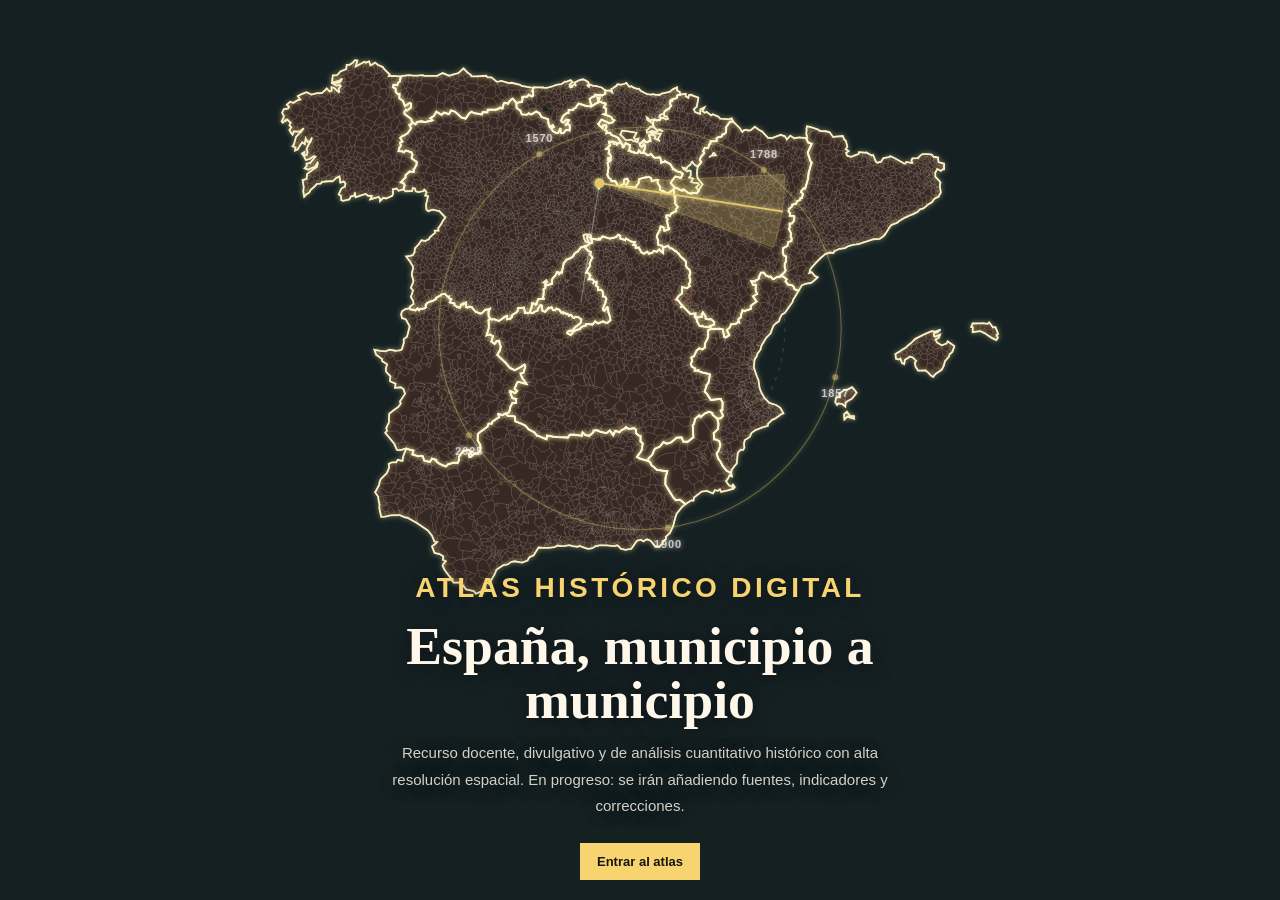
==== index.html @ 92119282 "Spain-municipal viewer — initial clean import (beta)" ====
<!DOCTYPE html>
<html lang="es">
<head>
<meta name="robots" content="noindex,nofollow,noarchive">
<meta charset="UTF-8">
<meta name="viewport" content="width=device-width, initial-scale=1.0">
<title>Atlas Histórico Municipal de España</title>
<link rel="icon" href="data:,">
<link rel="stylesheet" href="css/styles.css">
<script src="vendor/d3.v7.min.js"></script>
<script src="vendor/topojson-client.min.js"></script>
</head>
<body>

<section class="intro-view" id="intro-view" aria-label="Entrada del atlas">
    <div class="intro-map-stage">
        <svg class="intro-map" id="intro-map" aria-hidden="true"></svg>
    </div>

    <div class="intro-copy">
        <div class="intro-kicker">Atlas hist&oacute;rico digital</div>
        <h1>Espa&ntilde;a, municipio a municipio</h1>
        <p>Recurso docente, divulgativo y de an&aacute;lisis cuantitativo hist&oacute;rico con alta resoluci&oacute;n espacial. En progreso: se ir&aacute;n a&ntilde;adiendo fuentes, indicadores y correcciones.</p>
        <div class="intro-actions">
            <button class="intro-enter" id="intro-enter" type="button">Entrar al atlas</button>
        </div>
    </div>
</section>

<!-- Top bar with category tabs -->
<header class="topbar">
    <div class="topbar-left">
        <div class="brand">
            <span class="brand-mark">ATLAS</span>
            <span class="brand-divider"></span>
            <span class="brand-title">Histórico Municipal de España</span>
        </div>
    </div>

    <div class="topbar-center">
        <div class="cat-tabs" id="cat-tabs"></div>
    </div>

    <nav class="topbar-nav" aria-label="Vistas del atlas">
        <button class="nav-btn active" data-tab="map">Mapa</button>
        <button class="nav-btn" data-tab="trends">Tendencias</button>
        <button class="nav-btn" data-tab="ranking">Ranking</button>
        <button class="nav-btn" data-tab="table">Tabla</button>
    </nav>
    <button class="info-btn" data-tab="about" type="button" aria-label="Informacion" title="Informacion">i</button>
</header>

<!-- Main layout: sidebar + map -->
<div class="layout">

    <!-- Sidebar -->
    <aside class="sidebar">

        <!-- Indicator list (dynamic per category) -->
        <div class="sidebar-section indicator-section">
            <div class="indicator-name" id="indicator-name">Población total</div>
            <div class="indicator-desc" id="indicator-desc">Habitantes por municipio según censo decenal.</div>
            <div class="kicker">Indicador</div>
            <div class="indicator-list" id="indicator-list"></div>
        </div>

        <div class="sidebar-section search-section">
            <div class="kicker">Buscar municipio</div>
            <div class="muni-search-box">
                <input id="muni-search" type="search" placeholder="Nombre del municipio" autocomplete="off">
                <button id="muni-search-clear" type="button" aria-label="Limpiar busqueda">&times;</button>
            </div>
            <div class="muni-search-results" id="muni-search-results"></div>
        </div>

        <!-- Legend -->
        <div class="sidebar-section legend-section" id="legend-section">
            <div class="kicker">Leyenda <span class="kicker-soft" id="legend-year">2011</span></div>
            <div class="legend" id="legend"></div>
        </div>

        <!-- Selection panel -->
        <div class="sidebar-section selection-panel">
            <div class="kicker">
                <span>Seleccionados</span>
                <span class="kicker-soft" id="selection-count">0</span>
            </div>
            <div class="selection-help" id="selection-help">
                Click en el mapa para seleccionar.<br>Shift+click para añadir.
            </div>
            <div class="selection-list" id="selection-list"></div>
            <svg class="sel-chart" id="sel-chart"></svg>
            <button class="clear-btn" id="clear-btn" style="display:none">Limpiar selección</button>
        </div>

        <div class="sidebar-section sidebar-footer">
            <div class="source" id="source-footer">
                Fuente: Goerlich &amp; Mas (Ivie–Valencia).<br>
                Series homogéneas 1900–2011.
            </div>
        </div>
    </aside>

    <div class="sidebar-resizer" id="sidebar-resizer" aria-hidden="true"></div>

    <!-- Map -->
    <main class="map-area">
        <svg class="map" id="map"></svg>

        <!-- Loading overlay with progress -->
        <div class="loading" id="loading">
            <div class="loading-title">Atlas Histórico Municipal</div>
            <div class="loading-status" id="loading-status">Cargando datos…</div>
            <div class="loading-bar"><div class="loading-bar-fill" id="loading-bar-fill"></div></div>
        </div>

        <div class="tooltip" id="tooltip"></div>
        <div class="map-source-trigger" id="map-source-trigger" tabindex="0">
            <span>Fuente</span>
            <div class="map-source-panel" id="map-source-panel"></div>
        </div>

        <!-- Map level toggles (bottom-right) -->
        <div class="map-controls">
            <button class="map-btn active" id="btn-mun">Municipios</button>
            <button class="map-btn" id="btn-prov">Provincias</button>
            <button class="map-btn" id="btn-ccaa">CCAA</button>
        </div>
    </main>
</div>

<section class="data-view" id="data-view" aria-label="Vistas analiticas">
    <div class="data-shell">
        <div class="data-head">
            <div class="data-head-main">
                <div class="data-title-row">
                    <div class="kicker data-inline-kicker" id="data-view-kicker">Vista</div>
                    <h1 id="data-view-title">Tendencias</h1>
                    <p id="data-view-desc">Selecciona uno o varios municipios para comparar su evoluci&oacute;n hist&oacute;rica.</p>
                </div>
            </div>
            <div class="data-selection-summary" id="data-selection-summary">Sin municipios seleccionados</div>
        </div>

        <div class="data-panel active" id="panel-trends">
            <div class="trend-workspace" id="trend-workspace">
                <div class="trend-main">
                    <svg class="trend-chart" id="trend-chart"></svg>
                    <div class="data-empty" id="trend-empty">Busca o selecciona municipios en el mapa para ver su evoluci&oacute;n hist&oacute;rica.</div>
                </div>
                <aside class="trend-sidebar" id="trend-sidebar">
                    <button class="trend-sidebar-toggle" id="trend-sidebar-toggle" type="button" aria-label="Ocultar controles" title="Ocultar controles">
                        <span class="toggle-open">Controles</span>
                        <span class="toggle-closed">Opciones</span>
                    </button>
                    <div class="trend-controls" id="trend-controls">
                        <div class="trend-control-block trend-search-block">
                            <div class="kicker">Municipios</div>
                            <div class="muni-search-box compact">
                                <input id="trend-muni-search" type="search" placeholder="Buscar y anadir municipio" autocomplete="off">
                                <button id="trend-muni-search-clear" type="button" aria-label="Limpiar busqueda">&times;</button>
                            </div>
                            <div class="muni-search-results trend-search-results" id="trend-muni-results"></div>
                        </div>
                        <div class="trend-control-block trend-indicators-block">
                            <div class="kicker">Indicadores</div>
                            <div class="trend-chip-row" id="trend-indicator-chips"></div>
                        </div>
                        <div class="trend-control-block" id="trend-climate-controls"></div>
                        <div class="trend-control-block" id="trend-land-metric"></div>
                        <div class="trend-control-block" id="trend-layout-controls"></div>
                        <div class="trend-selected-strip" id="trend-selected-munis"></div>
                    </div>
                </aside>
            </div>
        </div>

        <div class="data-panel" id="panel-ranking">
            <div class="data-table-wrap" id="ranking-table"></div>
        </div>

        <div class="data-panel" id="panel-table">
            <div class="data-table-wrap" id="series-table"></div>
        </div>
    </div>
</section>

<!-- Time bar at bottom -->
<footer class="timebar">
    <div class="timebar-inner">
        <button class="play-btn" id="play-btn" aria-label="Reproducir">
            <svg viewBox="0 0 24 24" width="18" height="18"><path d="M8 5v14l11-7z" fill="currentColor"/></svg>
        </button>
        <div class="timebar-year-label" id="timebar-year">2011</div>
        <div class="timeline" id="timeline">
            <div class="timeline-track"></div>
            <div class="timeline-fill" id="timeline-fill"></div>
            <div class="timeline-handle" id="timeline-handle"></div>
            <div class="timeline-ticks" id="timeline-ticks"></div>
        </div>
        <div class="timebar-spacer"></div>
    </div>
</footer>

<section class="about-view" id="about-view" aria-label="Informacion del atlas">
    <div class="about-shell">
        <div class="about-intro">
            <div>
                <div class="kicker">Sobre el visor</div>
                <h1>Atlas Hist&oacute;rico Municipal de Espa&ntilde;a</h1>
                <p>Recurso docente y divulgativo, en construcci&oacute;n, para explorar cambios demogr&aacute;ficos, ambientales, territoriales y de infraestructura hist&oacute;rica con alta resoluci&oacute;n espacial. Tambi&eacute;n sirve como laboratorio de an&aacute;lisis cuantitativo hist&oacute;rico y revisi&oacute;n visual de fuentes municipales.</p>
            </div>
            <button class="about-back" type="button" data-tab="map">Volver al mapa</button>
        </div>

        <div class="about-note">
            <strong>Recurso docente y divulgativo desarrollado por Juan Infante-Amate</strong>, Departamento de Historia Econ&oacute;mica, Universidad de Granada. El objetivo original es docente: facilitar la lectura territorial de largo plazo sin sustituir la consulta cr&iacute;tica de las fuentes originales. Si detectas errores, lagunas o quieres proponer nuevos datos municipales, contacta con el autor para incorporarlos a futuras versiones.
        </div>

        <div class="method-panel">
            <div class="method-heading">Fuentes principales</div>
            <div class="method-row">
                <strong>Poblaci&oacute;n y l&iacute;mites</strong>
                <span><strong>Goerlich &amp; Mas / BBVA-Ivie</strong> para series homog&eacute;neas 1900-2011, completadas con <strong>Padr&oacute;n Continuo del INE</strong> hasta 2025. Las capas provincial y auton&oacute;mica se reconstruyen desde la malla municipal actual para evitar huecos por segregaciones recientes.</span>
            </div>
            <div class="method-row">
                <strong>Clima, hidrolog&iacute;a y geograf&iacute;a</strong>
                <span>Variables de <strong>HistoReCo</strong> y elaboraciones municipales asociadas: precipitaci&oacute;n, temperatura, SPEI, hidrolog&iacute;a, altitud, rugosidad, distancias y otros indicadores territoriales.</span>
            </div>
            <div class="method-row">
                <strong>Uso del suelo</strong>
                <span>Capas hist&oacute;ricas <strong>HYDE + LUH2</strong> agregadas a municipio: cultivos, pastos, urbano, bosque y otros usos. Las superficies se suman al pasar a provincias y CCAA.</span>
            </div>
            <div class="method-row">
                <strong>Infraestructuras</strong>
                <span>Transporte separa los <strong>trazados</strong> visibles de calzadas romanas y ferrocarriles de los <strong>indicadores de distancia</strong> a esas redes. Los trazados se leen de <strong>calzadas_romanas.geojson</strong>, <strong>ferrocarril_iberico.geojson</strong>, <strong>ferrocarril_estrecho.geojson</strong> y <strong>ferrocarril_ave.geojson</strong>.</span>
            </div>
        </div>

        <div class="method-panel">
            <div class="method-heading">Información por indicador</div>
            <div class="indicator-info-grid" id="about-indicator-grid"></div>
        </div>

        <div class="about-grid">
            <article class="about-box">
                <div class="about-box-kicker">Metodolog&iacute;a</div>
                <h2>Agregaci&oacute;n territorial</h2>
                <p>Los stocks se suman; porcentajes y distancias se agregan como medias; densidad y cambio poblacional se recalculan con poblaci&oacute;n y &aacute;rea agregadas. Provincias y CCAA se dibujan desde los municipios para que el contorno sea consistente.</p>
            </article>
            <article class="about-box">
                <div class="about-box-kicker">Cobertura</div>
                <h2>Lagunas y municipios recientes</h2>
                <p>Algunos municipios de creaci&oacute;n reciente tienen huecos en a&ntilde;os anteriores. Para indicadores continuos el visor usa el valor observado m&aacute;s cercano cuando no hay interpolaci&oacute;n posible, evitando falsos agujeros visuales; para an&aacute;lisis fino conviene revisar la fecha de creaci&oacute;n municipal.</p>
            </article>
            <article class="about-box">
                <div class="about-box-kicker">Cita sugerida</div>
                <h2>Uso de la herramienta</h2>
                <p>Infante-Amate, J. (2026). <em>Atlas Hist&oacute;rico Municipal de Espa&ntilde;a</em>. Universidad de Granada. Citar tambi&eacute;n las fuentes originales de cada indicador cuando se usen datos o gr&aacute;ficos.</p>
            </article>
            <article class="about-box">
                <div class="about-box-kicker">Pr&oacute;ximas vistas</div>
                <h2>Gr&aacute;ficas y facets</h2>
                <p>La base puede extenderse con climogramas, gr&aacute;ficas temporales, facets por territorio, rankings y paneles comparativos siguiendo el patr&oacute;n del visor de Andaluc&iacute;a.</p>
            </article>
        </div>
    </div>
</section>

<script type="module" src="js/app.js"></script>
</body>
</html>
---- css/styles.css ----
/* ───────────────────────────────────────────────────────────
   Atlas Histórico Municipal de España
   Estética inspirada en Opportunity Atlas (Harvard/Census)
   ─────────────────────────────────────────────────────────── */

:root {
    --bg: #ffffff;
    --bg-alt: #f7f8fa;
    --bg-map: #edf4f8;        /* gris-azul neutro: agua/vacio, no dato */
    --ink: #1a1a1a;
    --ink-soft: #555555;
    --ink-mute: #8a8a8a;
    --rule: #e2e4e8;
    --rule-soft: #eef0f3;
    --accent: #c0392b;
    --accent-soft: #f4d4cc;
    --shadow-sm: 0 1px 2px rgba(0,0,0,0.04);
    --shadow-md: 0 4px 16px rgba(0,0,0,0.08);

    --topbar-h: 92px;
    --topbar-main-h: 56px;
    --timebar-h: 76px;
    --sidebar-w: 320px;

    --font-sans: 'Inter', -apple-system, BlinkMacSystemFont, sans-serif;
    --font-serif: 'Source Serif Pro', Georgia, serif;
}

* { box-sizing: border-box; }
html, body {
    margin: 0; padding: 0;
    height: 100%;
    font-family: var(--font-sans);
    color: var(--ink);
    background: var(--bg);
    font-size: 14px;
    line-height: 1.5;
    -webkit-font-smoothing: antialiased;
    overflow: hidden;
}

/* Intro */
.intro-view {
    position: fixed;
    inset: 0;
    z-index: 120;
    overflow: hidden;
    background: #111513;
    color: #fff8ea;
    display: flex;
    align-items: flex-end;
    justify-content: center;
    padding: 56px 64px 34px;
    transition: opacity 0.45s ease, visibility 0.45s ease;
}
.intro-view.hidden {
    opacity: 0;
    pointer-events: none;
    visibility: hidden;
}
body:not(.intro-dismissed) .topbar,
body:not(.intro-dismissed) .layout,
body:not(.intro-dismissed) .timebar,
body:not(.intro-dismissed) .data-view,
body:not(.intro-dismissed) .about-view {
    visibility: hidden;
}
.intro-map-stage {
    position: absolute;
    inset: 0;
    background:
        linear-gradient(0deg, rgba(17,21,19,0.98) 0%, rgba(17,21,19,0.72) 26%, rgba(17,21,19,0.12) 58%, rgba(17,21,19,0.06) 100%),
        linear-gradient(90deg, rgba(17,21,19,0.86) 0%, rgba(17,21,19,0.42) 42%, rgba(17,21,19,0.12) 100%),
        #243130;
}
.intro-map {
    position: absolute;
    inset: 0;
    width: 100%;
    height: 100%;
}
.intro-map .intro-sea { fill: #152023; }
.intro-map .intro-old-fill {
    fill: rgba(220, 176, 107, 0.26);
    stroke: rgba(248, 224, 174, 0.48);
    stroke-width: 1.35;
    vector-effect: non-scaling-stroke;
}
.intro-map .intro-old-line {
    fill: none;
    stroke: rgba(242, 201, 132, 0.55);
    stroke-width: 0.85;
    stroke-dasharray: 7 5;
    vector-effect: non-scaling-stroke;
}
.intro-map .intro-modern-fill {
    fill: rgba(211, 77, 42, 0.18);
    stroke: rgba(255, 247, 224, 0.38);
    stroke-width: 0.24;
    vector-effect: non-scaling-stroke;
}
.intro-map .intro-modern-border {
    fill: none;
    stroke: #f7d46f;
    stroke-width: 1.3;
    vector-effect: non-scaling-stroke;
    filter: url(#intro-glow);
}
.intro-map .intro-coast {
    fill: none;
    stroke: rgba(255, 248, 226, 0.8);
    stroke-width: 1.8;
    vector-effect: non-scaling-stroke;
}
.intro-time-compass {
    filter: url(#intro-glow);
    opacity: 0.92;
}
.intro-compass-orbit {
    transition: transform 0.08s ease-out;
}
.intro-compass-ring {
    fill: none;
    stroke: rgba(247, 212, 111, 0.36);
    stroke-width: 1.1;
    vector-effect: non-scaling-stroke;
}
.intro-compass-ring.inner {
    stroke: rgba(255, 248, 234, 0.16);
    stroke-dasharray: 3 7;
}
.intro-compass-rotor {
    transform-box: fill-box;
    transform-origin: center;
}
.intro-compass-sweep {
    fill: rgba(247, 212, 111, 0.13);
    stroke: rgba(247, 212, 111, 0.36);
    stroke-width: 0.8;
    vector-effect: non-scaling-stroke;
}
.intro-compass-hand {
    stroke: #f7d46f;
    stroke-width: 1.8;
    stroke-linecap: round;
    vector-effect: non-scaling-stroke;
}
.intro-compass-hand.alt {
    stroke: rgba(255, 248, 234, 0.42);
    stroke-width: 0.9;
}
.intro-era-mark circle {
    fill: #f7d46f;
    opacity: 0.45;
    animation: introEraPulse 10s ease-in-out infinite;
}
.intro-era-mark text {
    fill: rgba(255, 248, 234, 0.78);
    font-size: 11px;
    font-weight: 700;
    letter-spacing: 0.08em;
    text-anchor: middle;
    dominant-baseline: central;
}
.intro-plate {
    opacity: 0;
    transform-box: fill-box;
    transform-origin: center;
}
.intro-plate-1 { animation: introMapFlash 10s ease-in-out infinite; }
.intro-plate-2 { animation: introMapFlash 10s ease-in-out infinite 1.4s; }
.intro-modern {
    transform-box: fill-box;
    transform-origin: center;
    animation: introModernReveal 10s ease-in-out infinite;
}
.intro-scan {
    opacity: 0.26;
    animation: introScan 10s linear infinite;
}
.intro-copy {
    position: relative;
    z-index: 2;
    width: min(680px, 82vw);
    text-align: center;
    text-shadow: 0 2px 22px rgba(0,0,0,0.45);
    transform: translateY(14px);
}
.intro-kicker {
    font-size: clamp(19px, 2.4vw, 28px);
    text-transform: uppercase;
    letter-spacing: 0.12em;
    color: #f7d46f;
    font-weight: 700;
    margin-bottom: 10px;
}
.intro-copy h1 {
    margin: 0 0 12px;
    font-family: var(--font-serif);
    font-size: clamp(34px, 4.2vw, 54px);
    line-height: 1.02;
    letter-spacing: 0;
}
.intro-copy p {
    max-width: 520px;
    margin: 0 auto 24px;
    color: rgba(255, 248, 234, 0.82);
    font-size: 15px;
    line-height: 1.75;
}
.intro-actions {
    display: flex;
    gap: 10px;
    flex-wrap: wrap;
    justify-content: center;
    margin-bottom: 0;
}
.intro-enter {
    appearance: none;
    border: 1px solid rgba(255, 248, 234, 0.34);
    font-family: var(--font-sans);
    font-size: 13px;
    font-weight: 700;
    padding: 10px 16px;
    cursor: pointer;
}
.intro-enter {
    background: #f7d46f;
    color: #17150d;
    border-color: #f7d46f;
}
.intro-enter:hover { background: #fff2b5; }

@keyframes introMapFlash {
    0%, 100% { opacity: 0; transform: scale(0.985) rotate(-0.2deg); }
    10%, 22% { opacity: 0.82; transform: scale(1) rotate(0deg); }
    34% { opacity: 0; transform: scale(1.012) rotate(0.15deg); }
}
@keyframes introModernReveal {
    0%, 42% { opacity: 0; transform: scale(1.018) rotate(-0.7deg); }
    54%, 88% { opacity: 1; transform: scale(1) rotate(0deg); }
    100% { opacity: 0; transform: scale(0.992) rotate(0.35deg); }
}
@keyframes introScan {
    from { transform: translateX(-8%); }
    to { transform: translateX(8%); }
}
@keyframes introCompassSpin {
    from { transform: rotate(0deg); }
    to { transform: rotate(360deg); }
}
@keyframes introEraPulse {
    0%, 100% { opacity: 0.35; r: 3; }
    10%, 24% { opacity: 1; r: 5; }
    34% { opacity: 0.35; r: 3; }
}

/* ── Topbar ── */
.topbar {
    position: fixed;
    top: 0; left: 0; right: 0;
    height: var(--topbar-h);
    display: flex;
    align-items: flex-start;
    padding: 0 60px 0 24px;
    background: var(--bg);
    border-bottom: 1px solid var(--rule);
    z-index: 50;
    gap: 18px;
}
.topbar-left { display: flex; align-items: center; flex: 0 0 auto; min-width: 236px; height: var(--topbar-main-h); }
.topbar-center { display: flex; justify-content: center; align-items: center; flex: 1 1 0; height: var(--topbar-main-h); }
.topbar-center { min-width: 0; overflow: hidden; }
.topbar-nav {
    position: absolute;
    top: var(--topbar-main-h);
    left: 0;
    right: 62px;
    height: calc(var(--topbar-h) - var(--topbar-main-h));
    display: flex;
    align-items: center;
    gap: 4px;
    justify-content: center;
    min-width: 112px;
    background: var(--bg);
    border-top: 1px solid var(--rule-soft);
}
.info-btn {
    position: absolute;
    top: 12px;
    right: 20px;
    width: 32px;
    height: 32px;
    border-radius: 999px;
    border: 1px solid var(--rule);
    background: var(--bg);
    color: var(--ink-soft);
    font-family: Georgia, serif;
    font-size: 18px;
    font-style: italic;
    font-weight: 700;
    line-height: 1;
    cursor: pointer;
}
.info-btn:hover,
.info-btn.active {
    color: var(--accent);
    border-color: var(--accent-soft);
    background: #fff7f4;
}

.brand { display: flex; align-items: center; gap: 14px; }
.brand-mark {
    font-weight: 700;
    font-size: 12px;
    letter-spacing: 0.18em;
    color: var(--accent);
}
.brand-divider {
    width: 1px; height: 18px; background: var(--rule);
}
.brand-title {
    font-family: var(--font-serif);
    font-weight: 600;
    font-size: 16px;
    color: var(--ink);
}
.cat-tabs {
    display: flex;
    gap: 6px;
    background: var(--bg-alt);
    border: 1px solid var(--rule);
    border-radius: 999px;
    padding: 3px;
    min-width: 0;
    max-width: 100%;
    overflow-x: auto;
    scrollbar-width: none;
}
.cat-tabs::-webkit-scrollbar { display: none; }
.cat-tab {
    appearance: none;
    background: transparent;
    border: none;
    padding: 6px 16px 6px 12px;
    display: flex;
    align-items: center;
    gap: 7px;
    font-family: var(--font-sans);
    font-size: 13px;
    font-weight: 500;
    color: var(--ink-soft);
    cursor: pointer;
    border-radius: 999px;
    transition: all 0.15s;
    white-space: nowrap;
}
.cat-tab:hover { color: var(--ink); }
.cat-tab.active {
    background: var(--bg);
    color: var(--ink);
    box-shadow: var(--shadow-sm);
    font-weight: 600;
}
.cat-tab.active .cat-icon {
    color: var(--accent);
}
.cat-tab .cat-icon {
    width: 16px;
    height: 16px;
    flex-shrink: 0;
}
.cat-tab.disabled {
    opacity: 0.45;
    cursor: not-allowed;
}
.cat-tab.disabled:hover { color: var(--ink-soft); }

.nav-btn {
    appearance: none;
    background: transparent;
    border: none;
    padding: 9px 14px 8px;
    font-family: var(--font-sans);
    font-size: 10px;
    font-weight: 700;
    letter-spacing: 0.14em;
    text-transform: uppercase;
    color: var(--ink-soft);
    cursor: pointer;
    border-radius: 4px;
    transition: all 0.15s;
}
.nav-btn:hover { color: var(--ink); background: var(--bg-alt); }
.nav-btn.active { color: var(--ink); border-bottom: 2px solid var(--accent); border-radius: 0; }

/* ── Layout ── */
.layout {
    position: fixed;
    top: var(--topbar-h);
    left: 0; right: 0;
    bottom: var(--timebar-h);
    display: flex;
}
body.show-about .layout,
body.show-about .timebar,
body.show-about .data-view,
body.show-data .layout {
    display: none;
}

/* ── Sidebar ── */
.sidebar {
    width: var(--sidebar-w);
    background: var(--bg);
    border-right: 1px solid var(--rule);
    overflow-y: auto;
    display: flex;
    flex-direction: column;
}
.indicator-section { order: 1; }
.search-section { order: 2; }
.selection-panel { order: 3; }
.legend-section {
    order: 4;
    margin-top: auto;
}
.sidebar-footer { order: 5; }
.sidebar-resizer {
    width: 8px;
    margin-left: -4px;
    cursor: col-resize;
    z-index: 12;
    background: transparent;
    flex: 0 0 8px;
}
.sidebar-resizer::after {
    content: "";
    display: block;
    width: 1px;
    height: 100%;
    margin: 0 auto;
    background: var(--rule);
    opacity: 0.85;
}
.sidebar-resizer:hover::after,
body.resizing-sidebar .sidebar-resizer::after {
    width: 2px;
    background: var(--accent);
}
body.resizing-sidebar {
    cursor: col-resize;
    user-select: none;
}
.sidebar-section {
    padding: 8px 16px;
    border-bottom: 1px solid var(--rule-soft);
}
.sidebar-section:last-child { border-bottom: none; }
.kicker {
    font-size: 10px;
    letter-spacing: 0.16em;
    text-transform: uppercase;
    color: var(--ink-mute);
    font-weight: 600;
    margin-bottom: 7px;
    display: flex;
    justify-content: space-between;
    align-items: center;
}
.kicker-soft {
    color: var(--ink-soft);
    font-weight: 500;
    letter-spacing: 0.06em;
}

/* (Cards anteriores eliminadas — categorías ahora viven en el top bar) */

/* ── Indicator list ── */
.indicator-list {
    display: flex;
    flex-direction: column;
    gap: 2px;
    margin-bottom: 2px;
}
.indicator-select {
    width: 100%;
    height: 30px;
    border: 0;
    border-bottom: 1px solid var(--rule);
    background: var(--bg);
    color: var(--ink);
    font-family: var(--font-sans);
    font-size: 12px;
    font-weight: 700;
    padding: 0 24px 0 0;
    outline: none;
}
.indicator-select:focus {
    border-color: var(--accent);
    box-shadow: none;
}
.land-metric-inline {
    margin-top: 10px;
}
.ind-row {
    display: flex; align-items: center; gap: 9px;
    padding: 5px 8px;
    font-size: 13px;
    color: var(--ink-soft);
    cursor: pointer;
    border-radius: 4px;
    transition: background 0.15s;
}
.ind-row:hover { background: var(--bg-alt); }
.ind-radio {
    width: 14px; height: 14px;
    border-radius: 50%;
    border: 1.5px solid var(--ink-mute);
    flex-shrink: 0;
    background: var(--bg);
    position: relative;
    transition: all 0.15s;
}
.ind-row.active .ind-radio {
    border-color: var(--accent);
}
.ind-row.active .ind-radio::after {
    content: "";
    position: absolute;
    inset: 2px;
    border-radius: 50%;
    background: var(--accent);
}
.ind-row.active { color: var(--ink); font-weight: 500; }

.ind-checkbox {
    width: 14px; height: 14px;
    border-radius: 3px;
    border: 1.5px solid var(--ink-mute);
    flex-shrink: 0;
    background: var(--bg);
    position: relative;
    transition: all 0.15s;
}
.ind-row.active .ind-checkbox {
    border-color: var(--accent);
    background: var(--accent);
}
.ind-row.active .ind-checkbox::after {
    content: "";
    position: absolute;
    left: 3px; top: 0px;
    width: 4px; height: 8px;
    border: solid white;
    border-width: 0 2px 2px 0;
    transform: rotate(45deg);
}

.ind-row.disabled {
    opacity: 0.55;
    cursor: not-allowed;
}
.ind-row.disabled:hover { background: transparent; }

.indicator-name {
    font-family: var(--font-sans);
    font-size: 15px;
    font-weight: 800;
    line-height: 1.18;
    color: var(--ink);
    margin: 0 0 2px;
}
.indicator-desc {
    font-size: 11px;
    color: var(--ink-soft);
    line-height: 1.35;
    margin-bottom: 8px;
}
.muni-search-box {
    border: 0;
    border-bottom: 1px solid var(--rule);
    height: 32px;
}
.muni-search-box input {
    padding-left: 0;
    font-size: 12px;
}
.muni-search-box button {
    border-left: 0;
    width: 28px;
}

/* ── Legend ── */
.legend {
    display: flex;
    flex-direction: column;
    gap: 4px;
}
.legend-row {
    display: flex; align-items: center; gap: 8px;
    font-size: 11px;
    color: var(--ink-soft);
}
.legend-swatch {
    width: 18px; height: 12px;
    border: 1px solid rgba(0,0,0,0.06);
    flex-shrink: 0;
}
.legend-line {
    width: 22px; height: 0;
    flex-shrink: 0;
    border-top-width: 2px;
    border-top-style: solid;
}
.legend-line.ov-roman { border-top: 2px dashed #f2b86b; }
.legend-line.ov-rail-iberian { border-top: 2px solid #4da3ff; }
.legend-line.ov-rail-narrow { border-top: 2px dashed #55d59a; }
.legend-line.ov-rail-hsr { border-top: 2.5px solid #ff6b6b; }

/* ── Selection panel ── */
.selection-panel { background: var(--bg-alt); }
.selection-help {
    font-size: 12px;
    color: var(--ink-mute);
    line-height: 1.6;
    padding: 4px 0;
}
.selection-list {
    display: flex; flex-direction: column;
    gap: 1px;
    margin-bottom: 5px;
    max-height: 94px;
    overflow-y: auto;
}
.selection-item {
    display: flex; align-items: center; gap: 6px;
    font-size: 12px;
    padding: 2px 0;
}
.selection-dot {
    width: 9px; height: 9px;
    border-radius: 50%;
    flex-shrink: 0;
}
.selection-name {
    flex: 1;
    overflow: hidden;
    text-overflow: ellipsis;
    white-space: nowrap;
    font-weight: 500;
}
.selection-value {
    color: var(--ink-mute);
    font-variant-numeric: tabular-nums;
}
.selection-remove {
    color: var(--ink-mute);
    cursor: pointer;
    padding: 0 4px;
    font-size: 14px;
    line-height: 1;
}
.selection-remove:hover { color: var(--accent); }
.sel-chart {
    width: 100%;
    height: 104px;
    display: block;
    margin-top: 4px;
}

.clear-btn {
    appearance: none;
    background: transparent;
    border: 1px solid var(--rule);
    border-radius: 4px;
    padding: 4px 8px;
    font-family: var(--font-sans);
    font-size: 11px;
    color: var(--ink-soft);
    cursor: pointer;
    margin-top: 5px;
}
.clear-btn:hover { color: var(--accent); border-color: var(--accent); }

/* ── Map area ── */
.map-area {
    flex: 1;
    position: relative;
    background: var(--bg-map);
    overflow: hidden;
}
.map {
    width: 100%; height: 100%;
    display: block;
    cursor: default;
    background: var(--bg-map);
}
.map-background {
    fill: var(--bg-map);
}
.map .municipio {
    fill-rule: evenodd;
    stroke: rgba(68, 54, 38, 0.22);
    stroke-width: 0.28;
    stroke-linejoin: round;
    transition: stroke 0.1s, stroke-width 0.1s;
    vector-effect: non-scaling-stroke;
    cursor: pointer;
}
.map .provincia-fill,
.map .ccaa-fill {
    fill-rule: evenodd;
    stroke: rgba(68, 54, 38, 0.48);
    stroke-width: 0.75;
    stroke-linejoin: round;
    transition: stroke 0.1s, stroke-width 0.1s;
    vector-effect: non-scaling-stroke;
    cursor: pointer;
}
.map .ccaa-fill {
    stroke-width: 1;
}
.map .municipio:hover {
    stroke: #111;
    stroke-width: 1.6;
}
.map .provincia-fill:hover,
.map .ccaa-fill:hover {
    stroke: #111;
    stroke-width: 1.8;
}
.map .municipio.selected {
    stroke: var(--accent);
    stroke-width: 1.8;
}
.map .provincia-line {
    fill: none;
    stroke: rgba(40,30,25,0.55);
    stroke-width: 0.9;
    stroke-linejoin: round;
    pointer-events: none;
    vector-effect: non-scaling-stroke;
}
.map .ccaa-line {
    fill: none;
    stroke: rgba(40,30,25,0.72);
    stroke-width: 1.25;
    stroke-linejoin: round;
    pointer-events: none;
    vector-effect: non-scaling-stroke;
}
.map .layer-provincias-fill,
.map .layer-ccaa-fill,
.map .ccaa-line {
    display: none;
}
.map.view-prov .layer-municipios,
.map.view-prov .layer-ccaa-fill,
.map.view-ccaa .layer-municipios,
.map.view-ccaa .layer-provincias-fill,
.map.view-ccaa .provincia-line {
    display: none;
}
.map.view-prov .layer-provincias-fill,
.map.view-ccaa .layer-ccaa-fill,
.map.view-ccaa .ccaa-line {
    display: block;
}
.map.view-prov .provincia-line {
    stroke: rgba(40,30,25,0.75);
    stroke-width: 1;
}
.map .inset-frame {
    fill: rgba(255, 255, 255, 0.28);
    stroke: rgba(75, 92, 105, 0.55);
    stroke-width: 0.8;
    stroke-dasharray: 3 3;
    pointer-events: none;
    vector-effect: non-scaling-stroke;
}
.map .inset-label {
    fill: rgba(55, 70, 82, 0.78);
    font-size: 10px;
    font-weight: 600;
    letter-spacing: 0.04em;
    text-transform: uppercase;
    pointer-events: none;
}
.map .ov-roman, .map .ov-rail-iberian, .map .ov-rail-narrow, .map .ov-rail-hsr {
    fill: none;
    pointer-events: stroke;
    vector-effect: non-scaling-stroke;
    mix-blend-mode: normal;
    cursor: help;
}
.map .ov-roman {
    stroke: #f2b86b;
    stroke-width: 3.1;
    stroke-dasharray: 4 3;
    opacity: 1;
}
.map .ov-rail-iberian {
    stroke: #4da3ff;
    stroke-width: 2.7;
    opacity: 1;
}
.map .ov-rail-narrow {
    stroke: #55d59a;
    stroke-width: 2.35;
    stroke-dasharray: 3 2;
    opacity: 1;
}
.map .ov-rail-hsr {
    stroke: #ff6b6b;
    stroke-width: 3.2;
    opacity: 1;
}
.map.route-mode .municipio,
.map.route-mode .provincia-fill,
.map.route-mode .ccaa-fill {
    pointer-events: none;
}
.map.route-mode .municipio {
    stroke: rgba(255,255,255,0.52);
    stroke-width: 0.34;
}
.map.route-mode .provincia-line {
    stroke: rgba(255,255,255,0.78);
    stroke-width: 1.05;
}
.map.route-mode .ccaa-line {
    stroke: rgba(255,255,255,0.9);
    stroke-width: 1.35;
}

/* ── Map controls ── */
.map-controls {
    position: absolute;
    top: 16px; right: 16px;
    display: flex; flex-direction: column; gap: 6px;
    align-items: flex-end;
    z-index: 9;
}
.map-btn {
    appearance: none;
    background: var(--bg);
    border: 1px solid var(--rule);
    border-radius: 999px;
    padding: 6px 14px;
    font-family: var(--font-sans);
    font-size: 12px;
    font-weight: 500;
    color: var(--ink-soft);
    cursor: pointer;
    box-shadow: var(--shadow-sm);
    transition: all 0.15s;
}
.map-btn:hover { color: var(--ink); border-color: var(--ink-soft); }
.map-btn.active { color: var(--accent); border-color: var(--accent); }

/* ── Tooltip ── */
.tooltip {
    position: absolute;
    pointer-events: none;
    background: var(--bg);
    border: 1px solid var(--rule);
    border-radius: 4px;
    padding: 10px 12px;
    box-shadow: var(--shadow-md);
    font-size: 12px;
    color: var(--ink);
    z-index: 30;
    opacity: 0;
    transform: translate(-50%, calc(-100% - 12px));
    transition: opacity 0.1s;
    min-width: 160px;
    max-width: 240px;
}
.tooltip.visible { opacity: 1; }
.tooltip-name {
    font-family: var(--font-serif);
    font-size: 14px;
    font-weight: 600;
    margin-bottom: 4px;
}
.tooltip-meta {
    font-size: 10px;
    color: var(--ink-mute);
    text-transform: uppercase;
    letter-spacing: 0.06em;
    margin-bottom: 6px;
}
.tooltip-value {
    display: flex; justify-content: space-between;
    font-size: 12px;
    color: var(--ink-soft);
    padding-top: 4px;
    border-top: 1px solid var(--rule-soft);
}
.tooltip-value strong { color: var(--ink); font-weight: 600; }

/* ── Loading overlay ── */
.loading {
    position: absolute;
    inset: 0;
    display: flex;
    flex-direction: column;
    align-items: center;
    justify-content: center;
    background: var(--bg-map);
    color: var(--ink);
    z-index: 20;
    transition: opacity 0.3s;
    gap: 14px;
}
.loading.hidden { opacity: 0; pointer-events: none; }
.loading-title {
    font-family: var(--font-serif);
    font-size: 22px;
    font-weight: 600;
    color: var(--ink);
}
.loading-status {
    font-size: 12px;
    color: var(--ink-soft);
    letter-spacing: 0.04em;
    min-height: 16px;
}
.loading-bar {
    width: 280px;
    height: 3px;
    background: var(--rule);
    border-radius: 2px;
    overflow: hidden;
}
.loading-bar-fill {
    height: 100%;
    width: 0%;
    background: var(--accent);
    transition: width 0.2s ease-out;
}

/* ── Timebar ── */
.timebar {
    position: fixed;
    bottom: 0; left: 0; right: 0;
    height: var(--timebar-h);
    background: var(--bg);
    border-top: 1px solid var(--rule);
    display: flex;
    align-items: center;
    justify-content: center;
    z-index: 40;
}
.timebar-inner {
    width: 100%;
    max-width: 1100px;
    display: grid;
    grid-template-columns: auto auto 1fr auto;
    align-items: center;
    gap: 22px;
    padding: 0 32px;
}
.play-btn {
    appearance: none;
    width: 40px; height: 40px;
    border: 1px solid var(--rule);
    border-radius: 50%;
    background: var(--bg);
    color: var(--ink);
    cursor: pointer;
    display: flex; align-items: center; justify-content: center;
    transition: all 0.15s;
    flex-shrink: 0;
}
.play-btn:hover { border-color: var(--accent); color: var(--accent); }

.timebar-year-label {
    font-family: var(--font-serif);
    font-size: 28px;
    font-weight: 600;
    color: var(--ink);
    line-height: 1;
    min-width: 64px;
    flex-shrink: 0;
}

.timeline {
    height: 40px;
    position: relative;
    cursor: pointer;
    user-select: none;
}
.timeline-track {
    position: absolute;
    top: 50%; left: 0; right: 0;
    height: 2px;
    background: var(--rule);
    transform: translateY(-50%);
}
.timeline-fill {
    position: absolute;
    top: 50%; left: 0;
    height: 2px;
    background: var(--accent);
    transform: translateY(-50%);
    width: 0;
}
.timeline-handle {
    position: absolute;
    top: 50%;
    width: 14px; height: 14px;
    background: var(--accent);
    border-radius: 50%;
    transform: translate(-50%, -50%);
    left: 0;
    box-shadow: var(--shadow-sm);
    pointer-events: none;
}
.timeline-ticks {
    position: absolute;
    top: 0; left: 0; right: 0; height: 100%;
    pointer-events: none;
}
.timeline-tick {
    position: absolute;
    top: 50%;
    width: 1px; height: 8px;
    background: var(--ink-mute);
    transform: translate(-50%, -50%);
    opacity: 0.5;
}
.timeline-tick-label {
    position: absolute;
    top: calc(50% + 8px);
    transform: translateX(-50%);
    font-size: 10px;
    color: var(--ink-mute);
    white-space: nowrap;
}
.timebar-spacer { width: 0; }

.timebar.disabled { opacity: 0.4; pointer-events: none; }

/* ── Sidebar footer ── */
.sidebar-footer {
    margin-top: auto;
    background: var(--bg-alt);
    display: none;
}
.source {
    font-size: 11px;
    color: var(--ink-mute);
    line-height: 1.5;
}
.map-source-trigger {
    position: absolute;
    right: 14px;
    bottom: 14px;
    z-index: 8;
    background: rgba(255,255,255,0.86);
    border: 1px solid var(--rule);
    color: var(--ink-soft);
    font-size: 11px;
    font-weight: 700;
    line-height: 1;
    padding: 6px 9px;
    box-shadow: var(--shadow-sm);
    cursor: default;
}
.map-source-trigger:hover,
.map-source-trigger:focus {
    color: var(--accent);
    border-color: var(--accent-soft);
    outline: none;
}
.map-source-panel {
    position: absolute;
    right: 0;
    bottom: calc(100% + 8px);
    display: none;
    width: min(460px, calc(100vw - 40px));
    max-height: 310px;
    overflow: auto;
    background: rgba(255,255,255,0.98);
    border: 1px solid var(--rule);
    box-shadow: var(--shadow-md);
    color: var(--ink-soft);
    font-size: 11px;
    font-weight: 400;
    line-height: 1.55;
    padding: 12px 13px;
}
.map-source-trigger:hover .map-source-panel,
.map-source-trigger:focus .map-source-panel,
.map-source-trigger:focus-within .map-source-panel {
    display: block;
}
.map-source-panel strong {
    color: var(--ink);
}
.map-source-panel .detail-kicker {
    font-size: 9px;
    letter-spacing: 0.14em;
    text-transform: uppercase;
    color: var(--ink-mute);
    font-weight: 800;
    margin: 8px 0 2px;
}
.source-about-link {
    margin-top: 10px;
    border: 1px solid var(--rule);
    background: var(--bg-alt);
    color: var(--ink-soft);
    font-family: var(--font-sans);
    font-size: 11px;
    font-weight: 700;
    padding: 6px 8px;
    cursor: pointer;
}
.source-about-link:hover {
    color: var(--accent);
    border-color: var(--accent-soft);
}

.search-section {
    position: relative;
}
.muni-search-box {
    display: flex;
    align-items: center;
    border: 0;
    border-bottom: 1px solid var(--rule);
    background: var(--bg);
    height: 31px;
}
.muni-search-box input {
    flex: 1;
    min-width: 0;
    border: 0;
    outline: 0;
    padding: 0;
    font-family: var(--font-sans);
    font-size: 12px;
    background: transparent;
    color: var(--ink);
}
.muni-search-box button {
    width: 28px;
    height: 100%;
    border: 0;
    background: transparent;
    color: var(--ink-mute);
    cursor: pointer;
    font-size: 15px;
}
.muni-search-box button:hover {
    color: var(--accent);
}
.muni-search-results {
    margin-top: 8px;
    display: grid;
    gap: 4px;
}
.muni-search-result {
    width: 100%;
    border: 1px solid var(--rule-soft);
    background: var(--bg);
    padding: 7px 8px;
    text-align: left;
    cursor: pointer;
    font-family: var(--font-sans);
}
.muni-search-result:hover {
    border-color: var(--accent-soft);
    background: #fff9f7;
}
.muni-search-result.active {
    border-color: var(--accent-soft);
    background: #fff7f4;
}
.muni-search-result strong {
    display: block;
    font-size: 12px;
    color: var(--ink);
}
.muni-search-result span {
    display: block;
    font-size: 10px;
    color: var(--ink-mute);
}

/* Data views */
.data-view {
    display: none;
    position: fixed;
    top: var(--topbar-h);
    left: 0;
    right: 0;
    bottom: var(--timebar-h);
    overflow: auto;
    background: var(--bg);
    padding: 12px 12px 18px;
}
body.show-data .data-view {
    display: block;
}
.data-shell {
    width: min(100%, 1560px);
    margin: 0 auto;
}
.data-head {
    display: flex;
    justify-content: space-between;
    align-items: center;
    gap: 12px;
    border-bottom: 1px solid var(--rule);
    padding-bottom: 8px;
    margin-bottom: 10px;
}
.data-head-main {
    min-width: 0;
    flex: 1 1 auto;
}
.data-title-row {
    display: flex;
    align-items: baseline;
    flex-wrap: wrap;
    gap: 8px;
    min-width: 0;
}
.data-inline-kicker {
    margin: 0;
    flex: 0 0 auto;
}
.data-head h1 {
    margin: 0;
    font-family: var(--font-sans);
    font-size: 15px;
    font-weight: 800;
    line-height: 1.15;
}
.data-head p {
    margin: 0;
    color: var(--ink-soft);
    font-size: 12px;
    line-height: 1.25;
    overflow: hidden;
    text-overflow: ellipsis;
    white-space: nowrap;
}
.data-head-actions {
    flex: 0 1 380px;
    min-width: 250px;
}
.trend-head-indicators {
    display: flex;
    align-items: center;
    gap: 8px;
}
.trend-head-indicators[hidden] {
    display: none;
}
.data-head-label {
    flex: 0 0 auto;
    color: var(--ink-mute);
    font-size: 10px;
    font-weight: 800;
    letter-spacing: 0.12em;
    text-transform: uppercase;
}
.trend-head-indicators .trend-chip-row {
    flex: 1 1 auto;
}
.data-selection-summary {
    flex: 0 0 auto;
    max-width: 280px;
    color: var(--ink-soft);
    font-size: 12px;
    line-height: 1.25;
    text-align: right;
    overflow: hidden;
    text-overflow: ellipsis;
    white-space: nowrap;
}
.data-panel {
    display: none;
}
.data-panel.active {
    display: block;
}
.trend-workspace {
    display: grid;
    grid-template-columns: minmax(0, 1fr) 274px;
    gap: 16px;
    align-items: stretch;
    min-height: calc(100vh - var(--topbar-h) - var(--timebar-h) - 126px);
}
.trend-workspace.controls-collapsed {
    grid-template-columns: minmax(0, 1fr) 42px;
}
.trend-main {
    position: relative;
    min-width: 0;
}
.trend-sidebar {
    position: sticky;
    top: 0;
    align-self: start;
    border-left: 1px solid var(--rule);
    background: rgba(255,255,255,0.98);
    min-height: 430px;
    max-height: calc(100vh - var(--topbar-h) - var(--timebar-h) - 86px);
    overflow: visible;
}
.trend-controls {
    display: grid;
    gap: 9px;
    padding: 38px 0 12px 14px;
}
.trend-workspace.controls-collapsed .trend-controls {
    display: none;
}
.trend-sidebar-toggle {
    appearance: none;
    position: absolute;
    top: 0;
    left: -1px;
    width: 100%;
    min-height: 32px;
    border: 1px solid var(--rule);
    background: var(--bg);
    color: var(--ink-soft);
    font-family: var(--font-sans);
    font-size: 10px;
    font-weight: 800;
    letter-spacing: 0.12em;
    text-transform: uppercase;
    cursor: pointer;
    z-index: 3;
}
.trend-sidebar-toggle:hover {
    color: var(--accent);
    border-color: var(--accent-soft);
}
.trend-sidebar-toggle .toggle-closed {
    display: none;
}
.trend-workspace.controls-collapsed .trend-sidebar {
    min-height: 430px;
}
.trend-workspace.controls-collapsed .trend-sidebar-toggle {
    top: 0;
    bottom: 0;
    min-height: 430px;
    writing-mode: vertical-rl;
    transform: rotate(180deg);
}
.trend-workspace.controls-collapsed .trend-sidebar-toggle .toggle-open {
    display: none;
}
.trend-workspace.controls-collapsed .trend-sidebar-toggle .toggle-closed {
    display: inline;
}
.trend-control-block {
    min-width: 0;
}
.muni-search-box.compact {
    height: 32px;
}
.trend-search-block {
    position: relative;
}
.trend-search-results {
    position: absolute;
    left: 0;
    right: 0;
    top: 56px;
    z-index: 12;
    max-height: 250px;
    overflow: auto;
    background: var(--bg);
    border: 1px solid var(--rule);
    box-shadow: var(--shadow-md);
    padding: 6px;
}
.trend-search-results:empty {
    display: none;
}
.trend-chip-row {
    display: block;
    min-width: 0;
}
.trend-segmented,
.trend-selected-strip {
    display: flex;
    flex-wrap: wrap;
    gap: 6px;
}
.trend-chip,
.trend-segment {
    appearance: none;
    border: 1px solid var(--rule);
    background: var(--bg);
    color: var(--ink-soft);
    font-family: var(--font-sans);
    font-size: 11px;
    font-weight: 700;
    line-height: 1.2;
    padding: 7px 9px;
    cursor: pointer;
}
.trend-chip:hover,
.trend-segment:hover {
    color: var(--ink);
    border-color: var(--accent-soft);
}
.trend-chip.active,
.trend-segment.active {
    background: var(--ink);
    border-color: var(--ink);
    color: var(--bg);
}
.trend-chip .chip-unit {
    color: inherit;
    opacity: 0.66;
    margin-left: 4px;
    font-weight: 600;
}
.trend-dropdown {
    position: relative;
    min-width: 0;
}
.trend-dropdown-trigger {
    appearance: none;
    width: 100%;
    min-height: 31px;
    border: 0;
    border-bottom: 1px solid var(--rule);
    background: var(--bg);
    color: var(--ink);
    display: flex;
    align-items: center;
    justify-content: space-between;
    gap: 10px;
    font-family: var(--font-sans);
    font-size: 12px;
    font-weight: 700;
    line-height: 1.2;
    padding: 0;
    cursor: pointer;
}
.trend-dropdown-trigger::after {
    content: "";
    width: 0;
    height: 0;
    border-left: 4px solid transparent;
    border-right: 4px solid transparent;
    border-top: 5px solid currentColor;
    opacity: 0.55;
    flex: 0 0 auto;
}
.trend-dropdown-trigger:hover,
.trend-dropdown-trigger[aria-expanded="true"] {
    border-color: var(--accent-soft);
}
.trend-dropdown-current {
    overflow: hidden;
    text-overflow: ellipsis;
    white-space: nowrap;
}
.trend-dropdown-menu {
    position: absolute;
    z-index: 24;
    top: calc(100% + 4px);
    left: 0;
    right: 0;
    max-height: min(330px, calc(100vh - var(--topbar-h) - var(--timebar-h) - 190px));
    overflow: auto;
    border: 1px solid var(--rule);
    background: var(--bg);
    box-shadow: var(--shadow-md);
    padding: 4px 0;
}
.trend-dropdown-option {
    appearance: none;
    width: 100%;
    border: 0;
    border-left: 3px solid transparent;
    background: transparent;
    color: var(--ink-soft);
    display: flex;
    align-items: baseline;
    justify-content: space-between;
    gap: 10px;
    font-family: var(--font-sans);
    font-size: 12px;
    line-height: 1.25;
    min-height: 30px;
    padding: 6px 8px 6px 7px;
    text-align: left;
    cursor: pointer;
}
.trend-dropdown-option:hover {
    background: var(--bg-alt);
    color: var(--ink);
}
.trend-dropdown-option.active {
    border-left-color: var(--accent);
    background: rgba(188, 65, 45, 0.06);
    color: var(--ink);
    font-weight: 800;
}
.trend-dropdown-option-label {
    min-width: 0;
    overflow: hidden;
    text-overflow: ellipsis;
    white-space: nowrap;
}
.trend-dropdown-option-detail {
    flex: 0 0 auto;
    color: var(--ink-mute);
    font-size: 10px;
    font-weight: 700;
}
.trend-selected-strip {
    min-height: 24px;
    align-items: center;
}
.trend-selected-empty {
    color: var(--ink-mute);
    font-size: 12px;
}
.trend-selected-chip {
    display: inline-flex;
    align-items: center;
    gap: 5px;
    border: 1px solid var(--rule);
    background: var(--bg-alt);
    color: var(--ink-soft);
    font-size: 11px;
    font-weight: 650;
    padding: 3px 6px;
}
.trend-selected-chip .selection-dot {
    width: 8px;
    height: 8px;
    border-radius: 999px;
    flex: 0 0 auto;
}
.trend-selected-chip button {
    appearance: none;
    border: 0;
    background: transparent;
    color: var(--ink-mute);
    cursor: pointer;
    font-size: 14px;
    line-height: 1;
    padding: 0 1px;
}
.trend-selected-chip button:hover {
    color: var(--accent);
}
.trend-control-title {
    font-size: 10px;
    letter-spacing: 0.12em;
    text-transform: uppercase;
    color: var(--ink-mute);
    font-weight: 800;
    margin-bottom: 4px;
}
.trend-chart .facet-title {
    fill: var(--ink);
    font-size: 12px;
    font-weight: 800;
}
.trend-chart .facet-subtitle {
    fill: var(--ink-mute);
    font-size: 10px;
    font-weight: 600;
}
.trend-chart .stripe-cell {
    shape-rendering: crispEdges;
}
.trend-chart .stripe-baseline {
    stroke: var(--rule);
    stroke-width: 1;
    vector-effect: non-scaling-stroke;
}
.trend-chart .climate-bar {
    shape-rendering: crispEdges;
}
.trend-chart .climogram-prec-avg {
    fill: #1d91c0;
    opacity: 0.18;
}
.trend-chart .climogram-prec-current {
    fill: #1d91c0;
    opacity: 0.74;
}
.trend-chart .climogram-temp-avg,
.trend-chart .climogram-temp-current {
    fill: none;
    stroke: #c44e10;
}
.trend-chart .climogram-temp-avg {
    stroke-width: 1.4;
    stroke-dasharray: 4 3;
    opacity: 0.62;
}
.trend-chart .climogram-temp-current {
    stroke-width: 2.2;
}
.trend-chart .climogram-temp-dot {
    fill: #c44e10;
    stroke: #fff;
    stroke-width: 1;
}
.trend-chart .climogram-axis-title {
    font-size: 10px;
    font-weight: 800;
}
.trend-chart .climogram-prec-title {
    fill: #1d91c0;
}
.trend-chart .climogram-temp-title,
.trend-chart .temp-axis-label {
    fill: #c44e10;
}
.trend-note {
    border: 1px dashed var(--rule);
    background: var(--bg-alt);
    color: var(--ink-soft);
    font-size: 12px;
    line-height: 1.6;
    padding: 18px;
}
.trend-chart {
    width: 100%;
    height: 430px;
    display: block;
}
.trend-chart text,
.sel-chart text {
    font-family: var(--font-sans);
}
.trend-chart .axis-line,
.trend-chart .axis-domain,
.sel-chart .axis-domain {
    stroke: var(--rule);
    stroke-width: 1;
    vector-effect: non-scaling-stroke;
}
.trend-chart .axis-grid,
.sel-chart .axis-grid {
    stroke: var(--rule-soft);
    stroke-width: 1;
    vector-effect: non-scaling-stroke;
}
.trend-chart .data-line {
    fill: none;
    stroke-width: 2;
    stroke-linecap: round;
    stroke-linejoin: round;
    pointer-events: none;
}
.trend-chart .data-dot {
    r: 2.4;
    pointer-events: none;
}
.trend-chart .axis-label {
    font-size: 10px;
    fill: var(--ink-mute);
}
.trend-chart .series-label {
    font-size: 11px;
    font-weight: 600;
}
.trend-chart .chart-hit-area,
.sel-chart .chart-hit-area {
    fill: transparent;
    cursor: crosshair;
}
.trend-chart .chart-hover-line,
.sel-chart .chart-hover-line {
    stroke: var(--ink-mute);
    stroke-width: 1;
    stroke-dasharray: 3 3;
    pointer-events: none;
    vector-effect: non-scaling-stroke;
}
.chart-tooltip {
    position: fixed;
    z-index: 220;
    pointer-events: none;
    display: none;
    min-width: 150px;
    max-width: 260px;
    background: rgba(255,255,255,0.98);
    border: 1px solid var(--rule);
    box-shadow: var(--shadow-md);
    color: var(--ink-soft);
    font-size: 11px;
    line-height: 1.45;
    padding: 9px 10px;
}
.chart-tooltip.visible {
    display: block;
}
.chart-tooltip strong {
    display: block;
    color: var(--ink);
    font-size: 12px;
    margin-bottom: 4px;
}
.chart-tooltip .chart-tip-row {
    display: flex;
    justify-content: space-between;
    gap: 14px;
    font-variant-numeric: tabular-nums;
}
.chart-tooltip .chart-tip-name {
    color: var(--ink);
    max-width: 150px;
    overflow: hidden;
    text-overflow: ellipsis;
    white-space: nowrap;
}
.data-empty {
    display: none;
    min-height: 260px;
    align-items: center;
    justify-content: center;
    color: var(--ink-mute);
    font-size: 13px;
    border: 1px dashed var(--rule);
    background: var(--bg-alt);
}
.data-empty.visible {
    display: flex;
}
.data-table-wrap {
    overflow: auto;
    border: 1px solid var(--rule);
    background: var(--bg);
    max-height: calc(100vh - var(--topbar-h) - var(--timebar-h) - 170px);
}
.analysis-table {
    width: 100%;
    border-collapse: collapse;
    font-size: 12px;
}
.analysis-table th {
    position: sticky;
    top: 0;
    z-index: 1;
    background: var(--bg);
    text-align: left;
    padding: 9px 10px;
    border-bottom: 1px solid var(--rule);
    color: var(--ink-mute);
    font-size: 10px;
    letter-spacing: 0.12em;
    text-transform: uppercase;
}
.analysis-table td {
    padding: 8px 10px;
    border-bottom: 1px solid var(--rule-soft);
    vertical-align: top;
}
.analysis-table tr:hover,
.analysis-table tr.selected-row {
    background: var(--bg-alt);
}
.analysis-table .num {
    text-align: right;
    font-variant-numeric: tabular-nums;
}
.analysis-table .rank {
    color: var(--ink-mute);
    width: 54px;
}

/* ── About view ── */
.about-view {
    display: none;
    position: fixed;
    top: var(--topbar-h);
    left: 0;
    right: 0;
    bottom: 0;
    overflow-y: auto;
    background: var(--bg);
    padding: 34px 42px 48px;
}
body.show-about .about-view {
    display: block;
}
.about-shell {
    max-width: 1080px;
    margin: 0 auto;
}
.about-intro {
    display: flex;
    align-items: flex-start;
    justify-content: space-between;
    gap: 24px;
    margin-bottom: 28px;
}
.about-intro > div {
    max-width: 720px;
}
.about-intro h1 {
    margin: 0 0 8px;
    font-family: var(--font-serif);
    font-size: 32px;
    line-height: 1.15;
}
.about-intro p {
    margin: 0;
    color: var(--ink-soft);
    font-size: 14px;
    line-height: 1.7;
}
.about-back {
    appearance: none;
    background: var(--ink);
    border: 1px solid var(--ink);
    color: var(--bg);
    padding: 8px 14px;
    font-family: var(--font-sans);
    font-size: 12px;
    font-weight: 600;
    cursor: pointer;
    flex: 0 0 auto;
}
.about-back:hover {
    background: var(--accent);
    border-color: var(--accent);
}
.about-note {
    border-left: 3px solid var(--accent);
    background: var(--bg-alt);
    color: var(--ink-soft);
    font-size: 13px;
    line-height: 1.75;
    padding: 14px 18px;
    margin-bottom: 28px;
}
.about-note strong {
    color: var(--ink);
}
.about-grid {
    display: grid;
    grid-template-columns: repeat(2, minmax(0, 1fr));
    gap: 14px;
    margin-bottom: 22px;
}
.about-box {
    border: 1px solid var(--rule);
    background: var(--bg);
    padding: 18px 20px;
}
.about-box-kicker,
.method-heading {
    font-size: 10px;
    letter-spacing: 0.16em;
    text-transform: uppercase;
    color: var(--ink-mute);
    font-weight: 700;
    margin-bottom: 9px;
}
.about-box h2 {
    font-size: 17px;
    line-height: 1.25;
    margin: 0 0 8px;
}
.about-box p {
    margin: 0;
    color: var(--ink-soft);
    font-size: 12px;
    line-height: 1.7;
}
.method-panel {
    border-top: 1px solid var(--rule);
    padding-top: 18px;
    margin-bottom: 24px;
}
.method-row {
    display: grid;
    grid-template-columns: 210px 1fr;
    gap: 20px;
    padding: 12px 0;
    border-bottom: 1px solid var(--rule-soft);
}
.method-row strong {
    font-size: 12px;
}
.method-row span {
    color: var(--ink-soft);
    font-size: 12px;
    line-height: 1.7;
}
.indicator-info-grid {
    display: grid;
    grid-template-columns: repeat(auto-fill, minmax(210px, 1fr));
    gap: 12px;
}
.about-indicator-card {
    border: 1px solid var(--rule);
    background: var(--bg);
    min-height: 154px;
    padding: 14px;
    cursor: pointer;
    text-align: left;
    font-family: var(--font-sans);
    color: var(--ink);
}
.about-indicator-card:hover,
.about-indicator-card.open {
    border-color: var(--accent-soft);
    background: #fffaf8;
}
.about-indicator-card .card-kicker {
    font-size: 9px;
    letter-spacing: 0.14em;
    text-transform: uppercase;
    color: var(--ink-mute);
    font-weight: 800;
    margin-bottom: 7px;
}
.about-indicator-card h3 {
    margin: 0 0 8px;
    font-size: 14px;
    line-height: 1.25;
}
.about-indicator-card p {
    margin: 0;
    color: var(--ink-soft);
    font-size: 11px;
    line-height: 1.55;
}
.about-indicator-card .card-more {
    display: none;
    margin-top: 10px;
    padding-top: 10px;
    border-top: 1px solid var(--rule-soft);
}
.about-indicator-card.open .card-more {
    display: block;
}

/* Selected chart styles */
.sel-chart .axis-line { stroke: var(--rule); stroke-width: 1; }
.sel-chart .data-line { fill: none; stroke-width: 1.5; }
.sel-chart .data-dot { r: 1.8; }
.sel-chart .axis-label { font-size: 9px; fill: var(--ink-mute); }
.sel-chart .year-marker { stroke: var(--ink-soft); stroke-width: 1; stroke-dasharray: 2 2; }

@media (max-width: 1100px) {
    :root { --sidebar-w: 280px; }
    .brand-title { font-size: 14px; }
    .cat-tab { padding: 6px 12px 6px 10px; font-size: 12px; }
    .topbar { padding-right: 60px; }
    .nav-btn { padding: 8px 9px; font-size: 10px; }
}
@media (max-width: 880px) {
    .intro-view { padding: 24px 18px 24px; align-items: flex-end; }
    .intro-map-stage {
        background:
            linear-gradient(0deg, rgba(17,21,19,0.99) 0%, rgba(17,21,19,0.88) 36%, rgba(17,21,19,0.2) 70%, rgba(17,21,19,0.06) 100%),
            #243130;
    }
    .intro-copy { width: min(100%, 520px); transform: translateY(0); }
    .intro-kicker { font-size: 18px; }
    .intro-copy h1 { font-size: clamp(30px, 10vw, 38px); }
    .intro-copy p { font-size: 13px; line-height: 1.55; }
    .intro-actions { margin-bottom: 0; }
    .topbar { padding: 0 46px 0 12px; gap: 10px; }
    .topbar-left { min-width: auto; }
    .topbar-nav {
        position: absolute;
        top: var(--topbar-main-h);
        left: 0;
        right: 46px;
        height: calc(var(--topbar-h) - var(--topbar-main-h));
        min-width: 0;
        overflow-x: auto;
        background: var(--bg);
        justify-content: flex-start;
        padding-left: 12px;
    }
    .info-btn { right: 8px; }
    .nav-btn { padding: 8px 9px; font-size: 9px; }
    .brand-title { display: none; }
    .data-view { padding: 20px 16px 26px; }
    .data-head { flex-direction: column; align-items: stretch; }
    .data-title-row { display: block; }
    .data-inline-kicker { margin-bottom: 4px; }
    .data-head p { white-space: normal; margin-top: 3px; }
    .data-head-actions { min-width: 0; width: 100%; }
    .trend-head-indicators { align-items: stretch; flex-direction: column; gap: 5px; }
    .data-selection-summary { text-align: left; max-width: none; }
    .trend-workspace { grid-template-columns: 1fr; }
    .trend-workspace.controls-collapsed { grid-template-columns: 1fr; }
    .trend-sidebar {
        position: relative;
        max-height: none;
        min-height: 0;
        border-left: 0;
        border-top: 1px solid var(--rule);
        padding-top: 36px;
    }
    .trend-controls { padding: 12px 0 0; }
    .trend-workspace.controls-collapsed .trend-sidebar { min-height: 42px; }
    .trend-workspace.controls-collapsed .trend-sidebar-toggle {
        min-height: 34px;
        writing-mode: horizontal-tb;
        transform: none;
    }
    .trend-search-results { top: 56px; }
    .trend-chart { height: 330px; }
    .about-view { padding: 24px 18px 40px; }
    .about-intro { flex-direction: column; }
    .about-grid { grid-template-columns: 1fr; }
    .method-row { grid-template-columns: 1fr; gap: 6px; }
    .map-controls { top: 10px; right: 10px; }
    .map-source-trigger { right: 10px; bottom: 10px; }
    .map-source-panel { width: calc(100vw - 40px); }
}
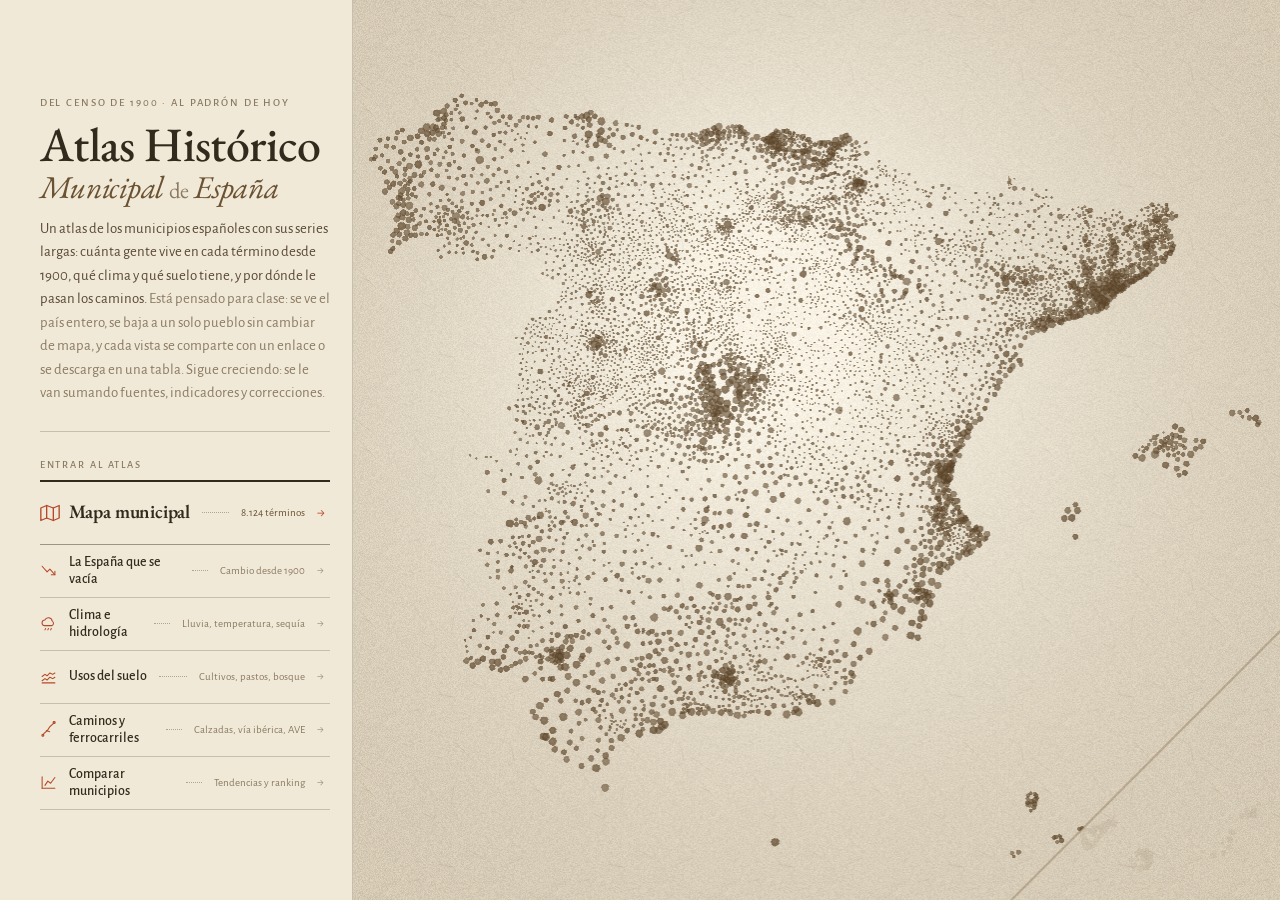
==== commit b4d03bad: "Update spain_municipal from OneDrive (sprint visores 2026-09) Co-Authored-By: Claude Opus 5 (1M cont" ====
--- a/index.html
+++ b/index.html
@@ -1,272 +1,625 @@
-<!DOCTYPE html>
+<!doctype html>
 <html lang="es">
 <head>
+<meta charset="utf-8">
+<meta name="viewport" content="width=device-width, initial-scale=1, viewport-fit=cover">
 <meta name="robots" content="noindex,nofollow,noarchive">
-<meta charset="UTF-8">
-<meta name="viewport" content="width=device-width, initial-scale=1.0">
+<meta name="color-scheme" content="light">
+<meta name="theme-color" content="#F1E9D7">
 <title>Atlas Histórico Municipal de España</title>
-<link rel="icon" href="data:,">
-<link rel="stylesheet" href="css/styles.css">
-<script src="vendor/d3.v7.min.js"></script>
-<script src="vendor/topojson-client.min.js"></script>
+<link rel="preconnect" href="https://fonts.googleapis.com">
+<link rel="preconnect" href="https://fonts.gstatic.com" crossorigin>
+<link rel="stylesheet" href="https://fonts.googleapis.com/css2?family=EB+Garamond:ital,wght@0,400..700;1,400..600&family=Alegreya+Sans:wght@400;500;700&display=swap">
+<style>
+:root{
+  /* papel de mapa antiguo del IGN: crema, sanguina, ceniza, sombra tostada */
+  --papel:#F1E9D7; --cal:#FBF6E9;
+  --tinta:#332A1E; --tinta2:#584735; --muted:#8B7A62;
+  --hair:rgba(51,42,30,.22); --hair2:rgba(51,42,30,.44);
+  --sanguina:#B4482A; --sanguina-hi:#D9743F; --sanguina-osc:#7C2C15;
+  --ceniza:#7E8A8E; --ceniza-osc:#4E5C62;
+  --sombra:#6B5233;
+  --display:"EB Garamond","Garamond",Georgia,"Times New Roman",serif;
+  --sans:"Alegreya Sans","Gill Sans MT","Trebuchet MS",system-ui,-apple-system,Segoe UI,sans-serif;
+  --padx:clamp(20px,3.1vw,48px);
+}
+*{box-sizing:border-box;border-radius:0}
+html,body{height:100%}
+body{margin:0;background:var(--papel);color:var(--tinta);font-family:var(--sans);font-size:16px;line-height:1.42;
+     -webkit-font-smoothing:antialiased;overflow:hidden;-webkit-tap-highlight-color:transparent}
+
+.page{height:100vh;height:100dvh;display:grid;
+      grid-template-columns:clamp(312px,27.5vw,404px) 1fr;grid-template-rows:1fr}
+.col{grid-column:1;display:grid;grid-template-rows:auto auto auto;align-content:center;
+     row-gap:clamp(16px,2.9vh,34px);
+     padding:clamp(18px,3.4vh,38px) clamp(14px,1.7vw,28px) clamp(15px,2.8vh,32px) var(--padx);
+     position:relative;z-index:3;min-height:0;overflow:hidden}
+.stage{grid-column:2;position:relative;min-height:0;overflow:hidden;border-left:1px solid var(--hair)}
+.stage canvas{position:absolute;inset:0;width:100%;height:100%;display:block}
+
+.eyebrow{margin:0;font-size:11px;letter-spacing:.17em;text-transform:uppercase;color:var(--muted);font-weight:500}
+.eyebrow i{font-style:normal;color:var(--sanguina)}
+h1{font-family:var(--display);font-weight:500;
+   font-size:clamp(36px,3.75vw,53px);line-height:.96;letter-spacing:-.012em;margin:.2em 0 0;color:var(--tinta)}
+h1 em{display:block;font-style:italic;font-weight:400;color:var(--sombra);
+      font-size:.66em;line-height:1.06;margin-top:.1em;white-space:nowrap}
+h1 .de{font-size:.72em;color:var(--muted);font-style:normal}
+.lede{margin:.9em 0 0;color:var(--tinta2);font-size:clamp(14.5px,1.16vw,17px);line-height:1.58;text-wrap:pretty}
+.lede .q{color:var(--muted)}
+.rule{height:1px;background:var(--hair);width:100%}
+
+.indexlabel{margin:0 0 7px;font-size:10.5px;letter-spacing:.18em;text-transform:uppercase;color:var(--muted);font-weight:500}
+.idx{display:block;border-top:1px solid var(--hair2)}
+.idx a{display:grid;grid-template-columns:17px auto minmax(16px,1fr) auto 13px;align-items:center;gap:12px;
+       min-height:clamp(44px,5.9vh,54px);padding:8px 0;color:var(--tinta);text-decoration:none;
+       border-bottom:1px solid var(--hair);transition:color .16s,padding-left .16s}
+.idx a svg{width:17px;height:17px;stroke:var(--sanguina);fill:none;stroke-width:1.5;
+           stroke-linecap:round;stroke-linejoin:round;align-self:center}
+.idx a b{font-weight:500;font-size:clamp(14px,1.03vw,15.6px);letter-spacing:.002em;line-height:1.2}
+.idx a s{text-decoration:none;font-weight:400;font-size:clamp(11px,.79vw,12.2px);color:var(--muted);
+         line-height:1.2;text-align:right;align-self:center;white-space:nowrap}
+.idx a u{display:block;height:0;align-self:center;text-decoration:none;border-bottom:1px dotted var(--hair2);opacity:.8}
+.idx a i{font-style:normal;color:var(--hair2);font-size:13px;line-height:1;align-self:center;transition:color .16s,transform .16s}
+.idx a:hover,.idx a:focus-visible{color:var(--sanguina-osc);padding-left:5px;outline:none}
+.idx a:hover i,.idx a:focus-visible i{color:var(--sanguina-osc);transform:translateX(2px)}
+.idx a:focus-visible{outline:2px solid var(--sanguina);outline-offset:2px}
+.idx a:hover svg,.idx a:focus-visible svg{stroke:var(--sanguina-osc)}
+/* la acción principal pesa más: tipo mayor, filete grueso, flecha llena */
+.idx a.go{min-height:clamp(52px,7vh,64px);border-bottom:1px solid var(--hair2)}
+.idx a.go b{font-family:var(--display);font-weight:600;font-size:clamp(19px,1.44vw,22px);letter-spacing:-.01em}
+.idx a.go svg{width:20px;height:20px;stroke-width:1.6}
+.idx a.go i{color:var(--sanguina);font-size:15px}
+.idx a.go s{color:var(--sombra)}
+.idx{border-top:2px solid var(--tinta)}
+
+.enter{opacity:0;transform:translateY(5px);transition:opacity .34s ease,transform .42s cubic-bezier(.2,.7,.2,1)}
+body.on .enter{opacity:1;transform:none}
+body.on .enter.d1{transition-delay:.05s}
+body.on .enter.d2{transition-delay:.10s}
+body.on .enter.d3{transition-delay:.15s}
+
+@media (max-width:919px) and (orientation:portrait){
+  .page{grid-template-columns:1fr;grid-template-rows:auto minmax(190px,1fr) auto}
+  .col{display:contents}
+  .rule{display:none}
+  .stage{grid-column:1;grid-row:2;border-left:0;border-top:1px solid var(--hair);border-bottom:1px solid var(--hair);margin:9px 0}
+  .head{grid-column:1;grid-row:1;padding:calc(13px + env(safe-area-inset-top,0px)) var(--padx) 0}
+  .nav{grid-column:1;grid-row:3;padding:0 var(--padx) calc(11px + env(safe-area-inset-bottom,0px))}
+  h1{font-size:clamp(31px,8.6vw,42px)}
+  h1 em{font-size:.72em}
+  .lede{font-size:13.6px;line-height:1.42;margin-top:.6em}
+  .lede .q{display:none}
+  .indexlabel{display:none}
+  .idx a{min-height:44px;padding:4px 0;grid-template-columns:17px 1fr 13px}
+  .idx a b{font-size:14px}
+  .idx a s,.idx a u{display:none}
+  .idx a.go{min-height:50px}
+  .idx a.go b{font-size:17.5px}
+}
+@media (max-height:560px) and (orientation:landscape){
+  .col{padding-top:12px;padding-bottom:12px}
+  h1{font-size:clamp(26px,7.2vh,38px)}
+  .lede{font-size:12.4px;line-height:1.4}
+  .indexlabel{display:none}
+  .idx a{min-height:34px;padding:3px 0;grid-template-columns:17px 1fr 13px}
+  .idx a s,.idx a u{display:none}
+  .idx a.go{min-height:40px}
+  .idx a.go b{font-size:16px}
+}
+@media (prefers-reduced-motion:reduce){ .enter{transition:none;opacity:1;transform:none} .idx a{transition:none} }
+</style>
 </head>
 <body>
-
-<section class="intro-view" id="intro-view" aria-label="Entrada del atlas">
-    <div class="intro-map-stage">
-        <svg class="intro-map" id="intro-map" aria-hidden="true"></svg>
-    </div>
-
-    <div class="intro-copy">
-        <div class="intro-kicker">Atlas hist&oacute;rico digital</div>
-        <h1>Espa&ntilde;a, municipio a municipio</h1>
-        <p>Recurso docente, divulgativo y de an&aacute;lisis cuantitativo hist&oacute;rico con alta resoluci&oacute;n espacial. En progreso: se ir&aacute;n a&ntilde;adiendo fuentes, indicadores y correcciones.</p>
-        <div class="intro-actions">
-            <button class="intro-enter" id="intro-enter" type="button">Entrar al atlas</button>
-        </div>
-    </div>
-</section>
-
-<!-- Top bar with category tabs -->
-<header class="topbar">
-    <div class="topbar-left">
-        <div class="brand">
-            <span class="brand-mark">ATLAS</span>
-            <span class="brand-divider"></span>
-            <span class="brand-title">Histórico Municipal de España</span>
-        </div>
-    </div>
-
-    <div class="topbar-center">
-        <div class="cat-tabs" id="cat-tabs"></div>
-    </div>
-
-    <nav class="topbar-nav" aria-label="Vistas del atlas">
-        <button class="nav-btn active" data-tab="map">Mapa</button>
-        <button class="nav-btn" data-tab="trends">Tendencias</button>
-        <button class="nav-btn" data-tab="ranking">Ranking</button>
-        <button class="nav-btn" data-tab="table">Tabla</button>
+<main class="page">
+  <div class="col">
+    <header class="head">
+      <p class="eyebrow enter">Del censo de 1900 <i>·</i> al padrón de hoy</p>
+      <h1 class="enter">Atlas Histórico<em>Municipal <span class="de">de</span> España</em></h1>
+      <p class="lede enter d2">Un atlas de los municipios españoles con sus series largas: cuánta gente vive en cada término desde 1900, qué clima y qué suelo tiene, y por dónde le pasan los caminos.<span class="q"> Está pensado para clase: se ve el país entero, se baja a un solo pueblo sin cambiar de mapa, y cada vista se comparte con un enlace o se descarga en una tabla. Sigue creciendo: se le van sumando fuentes, indicadores y correcciones.</span></p>
+    </header>
+
+    <div class="rule enter d2" aria-hidden="true"></div>
+
+    <nav class="nav enter d3" aria-label="Entrar al atlas">
+      <p class="indexlabel">Entrar al atlas</p>
+      <div class="idx">
+        <a class="go" href="visor.html#cat=poblacion&amp;ind=pob&amp;year=2025&amp;tab=map">
+          <svg viewBox="0 0 24 24" aria-hidden="true"><polygon points="1 6 8 3 16 6 23 3 23 18 16 21 8 18 1 21 1 6"/><line x1="8" y1="3" x2="8" y2="18"/><line x1="16" y1="6" x2="16" y2="21"/></svg>
+          <b>Mapa municipal</b><u aria-hidden="true"></u><s>8.124 términos</s><i aria-hidden="true">&#8594;</i></a>
+        <a href="visor.html#cat=poblacion&amp;ind=cambio&amp;year=2025&amp;tab=map">
+          <svg viewBox="0 0 24 24" aria-hidden="true"><path d="M3 6l7 8 4-4 7 8"/><path d="M21 13v5h-5"/></svg>
+          <b>La España que se vacía</b><u aria-hidden="true"></u><s>Cambio desde 1900</s><i aria-hidden="true">&#8594;</i></a>
+        <a href="visor.html#cat=clima&amp;ind=pp&amp;tab=map">
+          <svg viewBox="0 0 24 24" aria-hidden="true"><path d="M6 15a4 4 0 0 1 .8-7.9 5.5 5.5 0 0 1 10.5 1.6A3.6 3.6 0 0 1 17 15z"/><path d="M8 19l-1 2"/><path d="M12 19l-1 2"/><path d="M16 19l-1 2"/></svg>
+          <b>Clima e hidrología</b><u aria-hidden="true"></u><s>Lluvia, temperatura, sequía</s><i aria-hidden="true">&#8594;</i></a>
+        <a href="visor.html#cat=usos_suelo&amp;ind=cropland_ha&amp;tab=map">
+          <svg viewBox="0 0 24 24" aria-hidden="true"><path d="M3 18l4-3 3 2 4-4 4 2 3-2"/><path d="M3 12l4-3 3 2 4-4 4 2 3-2"/><path d="M3 21h18"/></svg>
+          <b>Usos del suelo</b><u aria-hidden="true"></u><s>Cultivos, pastos, bosque</s><i aria-hidden="true">&#8594;</i></a>
+        <a href="visor.html#cat=transporte&amp;tab=map">
+          <svg viewBox="0 0 24 24" aria-hidden="true"><path d="M4 20c3-6 5-3 8-9s4-3 8-9"/><circle cx="4" cy="20" r="1.4"/><circle cx="20" cy="2" r="1.4"/><path d="M9 13.5l4.6 1.6"/></svg>
+          <b>Caminos y ferrocarriles</b><u aria-hidden="true"></u><s>Calzadas, vía ibérica, AVE</s><i aria-hidden="true">&#8594;</i></a>
+        <a href="visor.html#cat=poblacion&amp;ind=pob&amp;year=2025&amp;tab=trends&amp;sel=03076,22225,19170">
+          <svg viewBox="0 0 24 24" aria-hidden="true"><path d="M3 20V4"/><path d="M3 20h18"/><path d="M7 16l4-6 4 3 6-8"/></svg>
+          <b>Comparar municipios</b><u aria-hidden="true"></u><s>Tendencias y ranking</s><i aria-hidden="true">&#8594;</i></a>
+      </div>
     </nav>
-    <button class="info-btn" data-tab="about" type="button" aria-label="Informacion" title="Informacion">i</button>
-</header>
-
-<!-- Main layout: sidebar + map -->
-<div class="layout">
-
-    <!-- Sidebar -->
-    <aside class="sidebar">
-
-        <!-- Indicator list (dynamic per category) -->
-        <div class="sidebar-section indicator-section">
-            <div class="indicator-name" id="indicator-name">Población total</div>
-            <div class="indicator-desc" id="indicator-desc">Habitantes por municipio según censo decenal.</div>
-            <div class="kicker">Indicador</div>
-            <div class="indicator-list" id="indicator-list"></div>
-        </div>
-
-        <div class="sidebar-section search-section">
-            <div class="kicker">Buscar municipio</div>
-            <div class="muni-search-box">
-                <input id="muni-search" type="search" placeholder="Nombre del municipio" autocomplete="off">
-                <button id="muni-search-clear" type="button" aria-label="Limpiar busqueda">&times;</button>
-            </div>
-            <div class="muni-search-results" id="muni-search-results"></div>
-        </div>
-
-        <!-- Legend -->
-        <div class="sidebar-section legend-section" id="legend-section">
-            <div class="kicker">Leyenda <span class="kicker-soft" id="legend-year">2011</span></div>
-            <div class="legend" id="legend"></div>
-        </div>
-
-        <!-- Selection panel -->
-        <div class="sidebar-section selection-panel">
-            <div class="kicker">
-                <span>Seleccionados</span>
-                <span class="kicker-soft" id="selection-count">0</span>
-            </div>
-            <div class="selection-help" id="selection-help">
-                Click en el mapa para seleccionar.<br>Shift+click para añadir.
-            </div>
-            <div class="selection-list" id="selection-list"></div>
-            <svg class="sel-chart" id="sel-chart"></svg>
-            <button class="clear-btn" id="clear-btn" style="display:none">Limpiar selección</button>
-        </div>
-
-        <div class="sidebar-section sidebar-footer">
-            <div class="source" id="source-footer">
-                Fuente: Goerlich &amp; Mas (Ivie–Valencia).<br>
-                Series homogéneas 1900–2011.
-            </div>
-        </div>
-    </aside>
-
-    <div class="sidebar-resizer" id="sidebar-resizer" aria-hidden="true"></div>
-
-    <!-- Map -->
-    <main class="map-area">
-        <svg class="map" id="map"></svg>
-
-        <!-- Loading overlay with progress -->
-        <div class="loading" id="loading">
-            <div class="loading-title">Atlas Histórico Municipal</div>
-            <div class="loading-status" id="loading-status">Cargando datos…</div>
-            <div class="loading-bar"><div class="loading-bar-fill" id="loading-bar-fill"></div></div>
-        </div>
-
-        <div class="tooltip" id="tooltip"></div>
-        <div class="map-source-trigger" id="map-source-trigger" tabindex="0">
-            <span>Fuente</span>
-            <div class="map-source-panel" id="map-source-panel"></div>
-        </div>
-
-        <!-- Map level toggles (bottom-right) -->
-        <div class="map-controls">
-            <button class="map-btn active" id="btn-mun">Municipios</button>
-            <button class="map-btn" id="btn-prov">Provincias</button>
-            <button class="map-btn" id="btn-ccaa">CCAA</button>
-        </div>
-    </main>
-</div>
-
-<section class="data-view" id="data-view" aria-label="Vistas analiticas">
-    <div class="data-shell">
-        <div class="data-head">
-            <div class="data-head-main">
-                <div class="data-title-row">
-                    <div class="kicker data-inline-kicker" id="data-view-kicker">Vista</div>
-                    <h1 id="data-view-title">Tendencias</h1>
-                    <p id="data-view-desc">Selecciona uno o varios municipios para comparar su evoluci&oacute;n hist&oacute;rica.</p>
-                </div>
-            </div>
-            <div class="data-selection-summary" id="data-selection-summary">Sin municipios seleccionados</div>
-        </div>
-
-        <div class="data-panel active" id="panel-trends">
-            <div class="trend-workspace" id="trend-workspace">
-                <div class="trend-main">
-                    <svg class="trend-chart" id="trend-chart"></svg>
-                    <div class="data-empty" id="trend-empty">Busca o selecciona municipios en el mapa para ver su evoluci&oacute;n hist&oacute;rica.</div>
-                </div>
-                <aside class="trend-sidebar" id="trend-sidebar">
-                    <button class="trend-sidebar-toggle" id="trend-sidebar-toggle" type="button" aria-label="Ocultar controles" title="Ocultar controles">
-                        <span class="toggle-open">Controles</span>
-                        <span class="toggle-closed">Opciones</span>
-                    </button>
-                    <div class="trend-controls" id="trend-controls">
-                        <div class="trend-control-block trend-search-block">
-                            <div class="kicker">Municipios</div>
-                            <div class="muni-search-box compact">
-                                <input id="trend-muni-search" type="search" placeholder="Buscar y anadir municipio" autocomplete="off">
-                                <button id="trend-muni-search-clear" type="button" aria-label="Limpiar busqueda">&times;</button>
-                            </div>
-                            <div class="muni-search-results trend-search-results" id="trend-muni-results"></div>
-                        </div>
-                        <div class="trend-control-block trend-indicators-block">
-                            <div class="kicker">Indicadores</div>
-                            <div class="trend-chip-row" id="trend-indicator-chips"></div>
-                        </div>
-                        <div class="trend-control-block" id="trend-climate-controls"></div>
-                        <div class="trend-control-block" id="trend-land-metric"></div>
-                        <div class="trend-control-block" id="trend-layout-controls"></div>
-                        <div class="trend-selected-strip" id="trend-selected-munis"></div>
-                    </div>
-                </aside>
-            </div>
-        </div>
-
-        <div class="data-panel" id="panel-ranking">
-            <div class="data-table-wrap" id="ranking-table"></div>
-        </div>
-
-        <div class="data-panel" id="panel-table">
-            <div class="data-table-wrap" id="series-table"></div>
-        </div>
-    </div>
-</section>
-
-<!-- Time bar at bottom -->
-<footer class="timebar">
-    <div class="timebar-inner">
-        <button class="play-btn" id="play-btn" aria-label="Reproducir">
-            <svg viewBox="0 0 24 24" width="18" height="18"><path d="M8 5v14l11-7z" fill="currentColor"/></svg>
-        </button>
-        <div class="timebar-year-label" id="timebar-year">2011</div>
-        <div class="timeline" id="timeline">
-            <div class="timeline-track"></div>
-            <div class="timeline-fill" id="timeline-fill"></div>
-            <div class="timeline-handle" id="timeline-handle"></div>
-            <div class="timeline-ticks" id="timeline-ticks"></div>
-        </div>
-        <div class="timebar-spacer"></div>
-    </div>
-</footer>
-
-<section class="about-view" id="about-view" aria-label="Informacion del atlas">
-    <div class="about-shell">
-        <div class="about-intro">
-            <div>
-                <div class="kicker">Sobre el visor</div>
-                <h1>Atlas Hist&oacute;rico Municipal de Espa&ntilde;a</h1>
-                <p>Recurso docente y divulgativo, en construcci&oacute;n, para explorar cambios demogr&aacute;ficos, ambientales, territoriales y de infraestructura hist&oacute;rica con alta resoluci&oacute;n espacial. Tambi&eacute;n sirve como laboratorio de an&aacute;lisis cuantitativo hist&oacute;rico y revisi&oacute;n visual de fuentes municipales.</p>
-            </div>
-            <button class="about-back" type="button" data-tab="map">Volver al mapa</button>
-        </div>
-
-        <div class="about-note">
-            <strong>Recurso docente y divulgativo desarrollado por Juan Infante-Amate</strong>, Departamento de Historia Econ&oacute;mica, Universidad de Granada. El objetivo original es docente: facilitar la lectura territorial de largo plazo sin sustituir la consulta cr&iacute;tica de las fuentes originales. Si detectas errores, lagunas o quieres proponer nuevos datos municipales, contacta con el autor para incorporarlos a futuras versiones.
-        </div>
-
-        <div class="method-panel">
-            <div class="method-heading">Fuentes principales</div>
-            <div class="method-row">
-                <strong>Poblaci&oacute;n y l&iacute;mites</strong>
-                <span><strong>Goerlich &amp; Mas / BBVA-Ivie</strong> para series homog&eacute;neas 1900-2011, completadas con <strong>Padr&oacute;n Continuo del INE</strong> hasta 2025. Las capas provincial y auton&oacute;mica se reconstruyen desde la malla municipal actual para evitar huecos por segregaciones recientes.</span>
-            </div>
-            <div class="method-row">
-                <strong>Clima, hidrolog&iacute;a y geograf&iacute;a</strong>
-                <span>Variables de <strong>HistoReCo</strong> y elaboraciones municipales asociadas: precipitaci&oacute;n, temperatura, SPEI, hidrolog&iacute;a, altitud, rugosidad, distancias y otros indicadores territoriales.</span>
-            </div>
-            <div class="method-row">
-                <strong>Uso del suelo</strong>
-                <span>Capas hist&oacute;ricas <strong>HYDE + LUH2</strong> agregadas a municipio: cultivos, pastos, urbano, bosque y otros usos. Las superficies se suman al pasar a provincias y CCAA.</span>
-            </div>
-            <div class="method-row">
-                <strong>Infraestructuras</strong>
-                <span>Transporte separa los <strong>trazados</strong> visibles de calzadas romanas y ferrocarriles de los <strong>indicadores de distancia</strong> a esas redes. Los trazados se leen de <strong>calzadas_romanas.geojson</strong>, <strong>ferrocarril_iberico.geojson</strong>, <strong>ferrocarril_estrecho.geojson</strong> y <strong>ferrocarril_ave.geojson</strong>.</span>
-            </div>
-        </div>
-
-        <div class="method-panel">
-            <div class="method-heading">Información por indicador</div>
-            <div class="indicator-info-grid" id="about-indicator-grid"></div>
-        </div>
-
-        <div class="about-grid">
-            <article class="about-box">
-                <div class="about-box-kicker">Metodolog&iacute;a</div>
-                <h2>Agregaci&oacute;n territorial</h2>
-                <p>Los stocks se suman; porcentajes y distancias se agregan como medias; densidad y cambio poblacional se recalculan con poblaci&oacute;n y &aacute;rea agregadas. Provincias y CCAA se dibujan desde los municipios para que el contorno sea consistente.</p>
-            </article>
-            <article class="about-box">
-                <div class="about-box-kicker">Cobertura</div>
-                <h2>Lagunas y municipios recientes</h2>
-                <p>Algunos municipios de creaci&oacute;n reciente tienen huecos en a&ntilde;os anteriores. Para indicadores continuos el visor usa el valor observado m&aacute;s cercano cuando no hay interpolaci&oacute;n posible, evitando falsos agujeros visuales; para an&aacute;lisis fino conviene revisar la fecha de creaci&oacute;n municipal.</p>
-            </article>
-            <article class="about-box">
-                <div class="about-box-kicker">Cita sugerida</div>
-                <h2>Uso de la herramienta</h2>
-                <p>Infante-Amate, J. (2026). <em>Atlas Hist&oacute;rico Municipal de Espa&ntilde;a</em>. Universidad de Granada. Citar tambi&eacute;n las fuentes originales de cada indicador cuando se usen datos o gr&aacute;ficos.</p>
-            </article>
-            <article class="about-box">
-                <div class="about-box-kicker">Pr&oacute;ximas vistas</div>
-                <h2>Gr&aacute;ficas y facets</h2>
-                <p>La base puede extenderse con climogramas, gr&aacute;ficas temporales, facets por territorio, rankings y paneles comparativos siguiendo el patr&oacute;n del visor de Andaluc&iacute;a.</p>
-            </article>
-        </div>
-    </div>
-</section>
-
-<script type="module" src="js/app.js"></script>
+  </div>
+
+  <div class="stage" id="stage"><canvas id="c" aria-hidden="true"></canvas></div>
+</main>
+
+<script src="portada/spain.js"></script>
+<script src="portada/spain-muni.js"></script>
+<script>
+(function(){
+'use strict';
+var S=window.SPAIN, D=window.SPAIN_MUNI;
+var canvas=document.getElementById('c'), stage=document.getElementById('stage');
+var RM=!!(window.matchMedia&&window.matchMedia('(prefers-reduced-motion: reduce)').matches);
+requestAnimationFrame(function(){document.body.classList.add('on');});
+if(!S||!D||!canvas.getContext) return;
+var ctx=canvas.getContext('2d'), TAU=Math.PI*2;
+
+/* ---------- palette: cream plate, sanguine, ash ---------- */
+var PAPEL='#F1E9D7', CAL='#FBF6E9', TINTA='#332A1E', MUTED='#8B7A62', SOMBRA='#6B5233',
+    SANG='#B4482A', SANG_HI='#D9743F', SANG_OSC='#7C2C15',
+    CENIZA='#7E8A8E', CENIZA_OSC='#4E5C62';
+function mix(a,b,t){var pa=parseInt(a.slice(1),16),pb=parseInt(b.slice(1),16);
+  var r=Math.round(((pa>>16)&255)+((((pb>>16)&255)-((pa>>16)&255))*t)),
+      g2=Math.round(((pa>>8)&255)+((((pb>>8)&255)-((pa>>8)&255))*t)),
+      b2=Math.round((pa&255)+(((pb&255)-(pa&255))*t));
+  return '#'+(((1<<24)+(r<<16)+(g2<<8)+b2).toString(16).slice(1));}
+function rgba(hex,a){var p=parseInt(hex.slice(1),16);return 'rgba('+((p>>16)&255)+','+((p>>8)&255)+','+(p&255)+','+a.toFixed(3)+')';}
+
+/* ---------- deterministic noise ---------- */
+function hash(n){var s=Math.sin(n*12.9898+78.233)*43758.5453;return s-Math.floor(s);}
+function smooth(t){return t*t*(3-2*t);}
+function noise(x,seed){var i0=Math.floor(x),f=x-i0,a=hash(i0+seed*131.7),b=hash(i0+1+seed*131.7);return (a+(b-a)*smooth(f))*2-1;}
+function fbm(x,seed){return noise(x,seed)*0.62+noise(x*2.31,seed+7)*0.26+noise(x*4.7,seed+19)*0.12;}
+function clamp(x){return x<0?0:x>1?1:x;}
+function lerp(a,b,t){return a+(b-a)*t;}
+function ease(t){return t<.5?4*t*t*t:1-Math.pow(-2*t+2,3)/2;}
+function easeOut(t){return 1-Math.pow(1-t,3);}
+
+/* ---------- decode the municipal kit ---------- */
+var B64='ABCDEFGHIJKLMNOPQRSTUVWXYZabcdefghijklmnopqrstuvwxyz0123456789+/', LUT={};
+for(var q=0;q<64;q++)LUT[B64.charAt(q)]=q;
+function d1(s,o){return LUT[s.charAt(o)];}
+function d2(s,o){return LUT[s.charAt(o)]*64+LUT[s.charAt(o+1)];}
+var BX=D.box, BW=BX[2]-BX[0], BH=BX[3]-BX[1];
+var MS=D.muni, NM=(MS.length/7)|0;
+var mLon=new Float32Array(NM), mLat=new Float32Array(NM),
+    mChg=new Float32Array(NM), mPop=new Float32Array(NM), mPrv=new Uint8Array(NM);
+for(var i=0;i<NM;i++){
+  var o=i*7;
+  mLon[i]=BX[0]+d2(MS,o)/4095*BW;
+  mLat[i]=BX[1]+d2(MS,o+2)/4095*BH;
+  mChg[i]=(d1(MS,o+4)-32)/16;            /* log10(pob2025 / pob1900) */
+  mPop[i]=d1(MS,o+5)/8;                  /* log10(pob2025) */
+  mPrv[i]=d1(MS,o+6);
+}
+var PROV=D.prov, NP=PROV.length;
+var EMPTIEST=PROV.map(function(p,j){return {j:j,sh:p.nl/p.nm};})
+  .filter(function(o){return PROV[o.j].nm>=100;})
+  .sort(function(a,b){return b.sh-a.sh;}).slice(0,6).map(function(o){return o.j;});
+var provMunis=[];for(i=0;i<NP;i++)provMunis.push([]);
+for(i=0;i<NM;i++)provMunis[mPrv[i]].push(i);
+var META=D.meta;
+var NAC=D.nacional, NACY=D.years, NN=NAC.length;
+var nacMax=0;for(i=0;i<NN;i++)if(NAC[i]>nacMax)nacMax=NAC[i];
+
+/* ---------- projection: Lambert conformal conic, as in the atlas kit ---------- */
+var RAD=Math.PI/180,P1=37*RAD,P2=43*RAD,L0=-3*RAD,P0=40*RAD;
+var cn=Math.log(Math.cos(P1)/Math.cos(P2))/Math.log(Math.tan(Math.PI/4+P2/2)/Math.tan(Math.PI/4+P1/2));
+var cF=Math.cos(P1)*Math.pow(Math.tan(Math.PI/4+P1/2),cn)/cn;
+var cR0=cF/Math.pow(Math.tan(Math.PI/4+P0/2),cn);
+function raw(lon,lat){var r=cF/Math.pow(Math.tan(Math.PI/4+lat*RAD/2),cn),th=cn*(lon*RAD-L0);
+  return [r*Math.sin(th),cR0-r*Math.cos(th)];}
+function cent(r){var x=0,y=0;for(var j=0;j<r.length;j++){x+=r[j][0];y+=r[j][1];}return [x/r.length,y/r.length];}
+function bboxOf(rs){var b=[Infinity,Infinity,-Infinity,-Infinity];
+  rs.forEach(function(r){r.forEach(function(p){if(p[0]<b[0])b[0]=p[0];if(p[1]<b[1])b[1]=p[1];if(p[0]>b[2])b[2]=p[0];if(p[1]>b[3])b[3]=p[1];});});return b;}
+
+var mainRings=[],canRings=[],fitRings=[];
+S.outline.forEach(function(r){var c=cent(r);
+  if(c[0]<-10)canRings.push(r);else{mainRings.push(r);if(c[1]>35.95)fitRings.push(r);}});
+var mainRaw=mainRings.map(function(r){return r.map(function(p){return raw(p[0],p[1]);});});
+var canRaw=canRings.map(function(r){return r.map(function(p){return raw(p[0],p[1]);});});
+var fitB=bboxOf(fitRings.map(function(r){return r.map(function(p){return raw(p[0],p[1]);});}));
+var canB=bboxOf(canRaw);
+var provRaw=S.provinces.map(function(p){return {can:p.c[0]<-10,rings:p.rings.map(function(r){return r.map(function(pt){return raw(pt[0],pt[1]);});})};});
+var muRaw=new Array(NM);
+for(i=0;i<NM;i++)muRaw[i]=raw(mLon[i],mLat[i]);
+
+/* ---------- sprites: a soft pool of pigment, and an emptied ring ---------- */
+var SP=44;
+function dotSprite(col,seed,wet){
+  var t=document.createElement('canvas');t.width=SP;t.height=SP;
+  var g=t.getContext('2d'),cx=SP/2,cy=SP/2,R=SP/2-1;
+  if(wet){var hg=g.createRadialGradient(cx,cy,R*0.2,cx,cy,R);
+    hg.addColorStop(0,rgba(col,0.30));hg.addColorStop(1,rgba(col,0));g.fillStyle=hg;g.beginPath();g.arc(cx,cy,R,0,TAU);g.fill();}
+  /* an irregular blob, not a circle */
+  g.beginPath();
+  for(var a=0;a<=24;a++){var an=a/24*TAU,rr=R*(wet?0.62:0.66)*(1+0.20*fbm(a*0.9,seed)+0.10*fbm(a*2.3,seed+5));
+    var x=cx+Math.cos(an)*rr,y=cy+Math.sin(an)*rr;if(a===0)g.moveTo(x,y);else g.lineTo(x,y);}
+  g.closePath();
+  var bg=g.createRadialGradient(cx-R*0.14,cy-R*0.14,0,cx,cy,R*0.72);
+  bg.addColorStop(0,rgba(mix(col,'#FFFFFF',0.14),0.98));
+  bg.addColorStop(0.62,rgba(col,0.92));
+  bg.addColorStop(1,rgba(mix(col,'#2A160C',0.35),0.72));
+  g.fillStyle=bg;g.fill();
+  return t;
+}
+function ringSprite(col,seed){
+  var t=document.createElement('canvas');t.width=SP;t.height=SP;
+  var g=t.getContext('2d'),cx=SP/2,cy=SP/2,R=SP/2-1;
+  var pts=[];
+  for(var a=0;a<=26;a++){var an=a/26*TAU,rr=R*0.60*(1+0.17*fbm(a*0.85,seed)+0.08*fbm(a*2.1,seed+11));
+    pts.push([cx+Math.cos(an)*rr,cy+Math.sin(an)*rr]);}
+  g.beginPath();pts.forEach(function(p,j){if(j===0)g.moveTo(p[0],p[1]);else g.lineTo(p[0],p[1]);});g.closePath();
+  g.fillStyle=rgba(CAL,0.88);g.fill();                       /* the term is emptied out */
+  g.strokeStyle=rgba(col,0.92);g.lineWidth=SP*0.075;g.lineJoin='round';g.stroke();
+  g.strokeStyle=rgba(mix(col,'#1E2A2E',0.5),0.34);g.lineWidth=SP*0.032;g.stroke();
+  return t;
+}
+var SOLID=[],EMBER=[],HOLLOW=[];
+for(i=0;i<4;i++){
+  SOLID.push(dotSprite(mix(SOMBRA,'#4A3A24',0.25),i*7.1,false));
+  EMBER.push(dotSprite(mix(SANG,SANG_HI,hash(i*3.3)*0.5),i*5.7,true));
+  HOLLOW.push(ringSprite(mix(CENIZA,CENIZA_OSC,0.30+hash(i*9.1)*0.32),i*4.3));
+}
+
+/* ---------- layout ---------- */
+var W,H,dpr,mobile,pad,k,ox,oy,scale,inset,M2=0;
+var mx=new Float32Array(NM),my=new Float32Array(NM),mr=new Float32Array(NM);
+var mainScr,canScr,provScr,paperPat,paperLayer,solidLayer,splitLayer,lineLayer;
+var madrid,keyAt,sparkAt,provScreen;
+var smallFont,readFont,bigFont;
+
+function sx(p){return [ox+(p[0]-fitB[0])*k,oy+(fitB[3]-p[1])*k];}
+function sxc(p){return [inset.x0+(p[0]-canB[0])*inset.k,inset.y0+(canB[3]-p[1])*inset.k];}
+
+function makePaperTile(){
+  var t=document.createElement('canvas'),TS=170;t.width=TS;t.height=TS;
+  var g=t.getContext('2d');g.fillStyle=PAPEL;g.fillRect(0,0,TS,TS);
+  var im=g.getImageData(0,0,TS,TS),d=im.data,j;
+  for(j=0;j<d.length;j+=4){var n=(hash(j*0.37)-0.5)*26+(hash(j*0.041)-0.5)*17;
+    d[j]=Math.max(0,Math.min(255,d[j]+n));d[j+1]=Math.max(0,Math.min(255,d[j+1]+n*0.94));d[j+2]=Math.max(0,Math.min(255,d[j+2]+n*0.82));}
+  g.putImageData(im,0,0);
+  g.lineWidth=1;
+  for(j=0;j<30;j++){var x0=hash(j*5.1)*TS,y0=hash(j*7.7)*TS,ln=5+hash(j*3.3)*24,an=hash(j*11.1)*6.2832;
+    g.strokeStyle=hash(j*2.2)>0.5?'rgba(255,252,240,0.55)':'rgba(122,100,68,0.13)';
+    g.beginPath();g.moveTo(x0,y0);g.lineTo(x0+Math.cos(an)*ln,y0+Math.sin(an)*ln);g.stroke();}
+  return t;
+}
+
+function onPlate(j){return mx[j]>2&&mx[j]<W-2&&my[j]>2&&my[j]<H-2;}
+function drawDots(g,mode){
+  /* mode 0: every term still full, in one sepia; mode 1: the split */
+  for(var j=0;j<NM;j++){
+    if(!onPlate(j))continue;
+    var r=mr[j],v=hash(j*1.37)*4|0;
+    if(mode===0){
+      g.globalAlpha=0.62+0.22*hash(j*2.11);
+      var s0=SOLID[v];g.drawImage(s0,mx[j]-r,my[j]-r,r*2,r*2);
+    }else if(mChg[j]<0){
+      var rr=Math.max(2.7*scale,r*1.18);
+      g.globalAlpha=0.62+0.32*clamp(-mChg[j]*1.5);
+      g.drawImage(HOLLOW[v],mx[j]-rr,my[j]-rr,rr*2,rr*2);
+    }else{
+      var re=r*1.30;
+      g.globalAlpha=0.62+0.34*clamp(mChg[j]*1.2);
+      g.drawImage(EMBER[v],mx[j]-re,my[j]-re,re*2,re*2);
+    }
+  }
+  g.globalAlpha=1;
+}
+
+function drawOutline(g){
+  /* a dry pen, wobbled so the border is never vectorial */
+  function ring(rg,lw,al,col){
+    g.beginPath();
+    for(var j=0;j<rg.length;j++){
+      var p=rg[j],dx=fbm(j*0.5,7)*0.9,dy=fbm(j*0.5+3,13)*0.9;
+      if(j===0)g.moveTo(p[0]+dx,p[1]+dy);else g.lineTo(p[0]+dx,p[1]+dy);
+    }
+    g.closePath();g.globalAlpha=al;g.strokeStyle=col;g.lineWidth=lw;g.stroke();g.globalAlpha=1;
+  }
+  g.lineJoin='round';g.lineCap='round';
+  provScr.forEach(function(pr){pr.forEach(function(rg){if(rg.length>2)ring(rg,0.75*scale,0.26,SOMBRA);});});
+  mainScr.forEach(function(rg){if(rg.length<3)return;ring(rg,3.0*scale,0.10,SOMBRA);ring(rg,1.25*scale,0.62,mix(TINTA,SOMBRA,0.35));});
+  canScr.forEach(function(rg){if(rg.length<3)return;ring(rg,1.1*scale,0.55,mix(TINTA,SOMBRA,0.35));});
+}
+
+function layout(){
+  var r=stage.getBoundingClientRect();
+  W=Math.max(200,Math.round(r.width));H=Math.max(160,Math.round(r.height));
+  dpr=Math.min(2,window.devicePixelRatio||1);
+  canvas.width=Math.round(W*dpr);canvas.height=Math.round(H*dpr);ctx.setTransform(dpr,0,0,dpr,0,0);
+  mobile=W<560;
+  smallFont='500 '+(mobile?9.6:11.2)+'px "Alegreya Sans", system-ui, sans-serif';
+  readFont='500 '+(mobile?11:13.4)+'px "Alegreya Sans", system-ui, sans-serif';
+  pad={l:mobile?9:16,r:mobile?9:18,t:mobile?9:16,b:mobile?12:20};
+
+  var bw=fitB[2]-fitB[0],bh=fitB[3]-fitB[1];
+  k=Math.min((W-pad.l-pad.r)/bw,(H-pad.t-pad.b)/bh);
+  ox=pad.l+((W-pad.l-pad.r)-bw*k)/2;
+  oy=pad.t+((H-pad.t-pad.b)-bh*k)*0.42;
+  scale=Math.min(1.5,Math.max(0.46,bw*k/960));
+  bigFont='600 '+(mobile?30:Math.round(46*Math.min(1.25,scale)))+'px "EB Garamond", Georgia, serif';
+
+  mainScr=mainRaw.map(function(rg){return rg.map(sx);});
+
+  /* Canary inset, bottom right over the Mediterranean, clear of the mainland */
+  var cw=canB[2]-canB[0],ch=canB[3]-canB[1],kc=k*0.66,tries=0,ok=false;inset=null;
+  var insetBot=H-pad.b-(mobile?2:6);
+  while(!ok&&tries++<12){
+    var iw=cw*kc,ih=ch*kc,x1=W-pad.r,y1=insetBot,x0=x1-iw,y0=y1-ih;ok=true;
+    for(var a=0;a<mainScr.length&&ok;a++){var rr=mainScr[a];
+      for(var j=0;j<rr.length;j++){if(rr[j][0]>=x0-14&&rr[j][1]>=y0-14){ok=false;break;}}}
+    if(!ok)kc*=0.87;else inset={x0:x0,y0:y0,x1:x1,y1:y1,k:kc};
+  }
+  if(!inset)inset={x0:W-pad.r-cw*kc,y0:insetBot-ch*kc,x1:W-pad.r,y1:insetBot,k:kc};
+  canScr=canRaw.map(function(rg){return rg.map(sxc);});
+  provScr=provRaw.map(function(p){return p.rings.map(function(rg){return rg.map(p.can?sxc:sx);});});
+
+  /* every municipality on the plate */
+  for(i=0;i<NM;i++){
+    var pt=(mLon[i]<-10)?sxc(muRaw[i]):sx(muRaw[i]);
+    mx[i]=pt[0];my[i]=pt[1];
+    var u=clamp((mPop[i]-1.9)/3.1);
+    mr[i]=(1.55+5.4*Math.pow(u,1.35))*scale;
+  }
+  provScreen=PROV.map(function(p){var pt=(p.lon<-10)?sxc(raw(p.lon,p.lat)):sx(raw(p.lon,p.lat));return pt;});
+  madrid=sx(raw(-3.70,40.42));
+  M2=Math.max(W,H)*1.45;
+
+  /* the cartouche sits in the Atlantic corner, the only wide water on the plate */
+  keyAt=[pad.l+5,H-pad.b-(mobile?6:24)];
+  sparkAt=[W-pad.r-4,pad.t+(mobile?30:38)];
+
+  if(!paperPat)paperPat=ctx.createPattern(makePaperTile(),'repeat');
+  paperLayer=document.createElement('canvas');paperLayer.width=canvas.width;paperLayer.height=canvas.height;
+  var pg=paperLayer.getContext('2d');pg.setTransform(dpr,0,0,dpr,0,0);
+  pg.fillStyle=paperPat;pg.fillRect(0,0,W,H);
+  var vg=pg.createRadialGradient(W*0.44,H*0.36,Math.min(W,H)*0.10,W*0.5,H*0.5,Math.max(W,H)*0.86);
+  vg.addColorStop(0,'rgba(255,252,242,0.55)');vg.addColorStop(1,'rgba(106,80,44,0.20)');
+  pg.fillStyle=vg;pg.fillRect(0,0,W,H);
+
+  solidLayer=document.createElement('canvas');solidLayer.width=canvas.width;solidLayer.height=canvas.height;
+  var sg=solidLayer.getContext('2d');sg.setTransform(dpr,0,0,dpr,0,0);drawDots(sg,0);
+
+  splitLayer=document.createElement('canvas');splitLayer.width=canvas.width;splitLayer.height=canvas.height;
+  var xg=splitLayer.getContext('2d');xg.setTransform(dpr,0,0,dpr,0,0);drawDots(xg,1);
+
+  lineLayer=document.createElement('canvas');lineLayer.width=canvas.width;lineLayer.height=canvas.height;
+  var lg=lineLayer.getContext('2d');lg.setTransform(dpr,0,0,dpr,0,0);drawOutline(lg);
+}
+
+/* ---------- the plate's own furniture ---------- */
+/* es-ES leaves four-digit numbers ungrouped; on the plate they must all read alike */
+function fmt(v){var s=String(Math.round(v)),o='',c=0;
+  for(var j=s.length-1;j>=0;j--){o=s.charAt(j)+o;if(++c%3===0&&j>0)o='.'+o;}
+  return o;}
+
+/* the cartouche: what the plate is counting, and how to read its two marks */
+function cartouche(alpha,count,keyAlpha){
+  if(alpha<=0)return;
+  var g=ctx,x=keyAt[0],yBot=keyAt[1];
+  var lh=(mobile?12.4:15.6), sw=(mobile?4.6:5.8), gap=(mobile?7:9);
+  var kyB=yBot, kyA=yBot-(mobile?13:16);
+  var c3=kyA-(mobile?14:18), c2=c3-lh, c1=c2-lh, num=c1-(mobile?15:20);
+  g.save();g.textAlign='left';
+  g.globalAlpha=alpha;
+  /* a cartouche of paper so the reading never fights the pigment underneath */
+  g.font=readFont;
+  var wTxt=Math.max(g.measureText('municipios con menos').width,
+                    g.measureText('de los 8.090 con serie').width);
+  g.font=smallFont;
+  wTxt=Math.max(wTxt,sw*2+gap+g.measureText('pierden gente  ·  '+fmt(META.nLoss)).width);
+  g.font=bigFont;wTxt=Math.max(wTxt,g.measureText(fmt(META.nLoss)).width);
+  var pTop=num-(mobile?26:38), pW=wTxt+(mobile?12:16), pH=(kyB+(mobile?8:9))-pTop;
+  g.globalAlpha=alpha*0.66;g.fillStyle=CAL;g.fillRect(x-(mobile?5:7),pTop,pW,pH);
+  g.globalAlpha=alpha*0.24;g.strokeStyle=rgba(SOMBRA,1);g.lineWidth=1;
+  g.strokeRect(x-(mobile?5:7)+.5,pTop+.5,pW-1,pH-1);
+  g.globalAlpha=alpha;
+  g.font=bigFont;g.fillStyle=CENIZA_OSC;g.textBaseline='alphabetic';
+  g.fillText(fmt(count),x,num);
+  var wN=g.measureText(fmt(count)).width;
+  g.font=readFont;g.fillStyle=mix(TINTA,MUTED,0.18);g.textBaseline='alphabetic';
+  g.fillText('municipios con menos',x+1,c1);
+  g.fillText('gente que en 1900,',x+1,c2);
+  g.fillStyle=MUTED;
+  g.fillText('de los 8.090 con serie',x+1,c3);
+  g.strokeStyle=rgba(CENIZA_OSC,0.55);g.lineWidth=1;
+  g.beginPath();g.moveTo(x,num+4.5);g.lineTo(x+Math.max(wN,84),num+4.5);g.stroke();
+  /* the key, right under it */
+  if(keyAlpha>0){
+    g.globalAlpha=alpha*keyAlpha;
+    g.textBaseline='middle';g.font=smallFont;
+    g.drawImage(HOLLOW[1],x,kyA-sw,sw*2,sw*2);
+    g.fillStyle=mix(TINTA,MUTED,0.15);g.fillText('pierden gente  ·  '+fmt(META.nLoss),x+sw*2+gap,kyA);
+    g.drawImage(EMBER[1],x,kyB-sw,sw*2,sw*2);
+    g.fillText('ganan gente  ·  '+fmt(META.nGain),x+sw*2+gap,kyB);
+  }
+  g.restore();g.globalAlpha=1;
+}
+
+/* the national series, painted small over the Gulf of Lion: the country grew while
+   seven of every ten of its municipalities shrank */
+function spark(alpha){
+  if(alpha<=0)return;
+  var g=ctx,w=Math.min(mobile?74:132,W*0.19),h=(mobile?26:40);
+  var x0=sparkAt[0]-w,y1=sparkAt[1]+h;
+  g.save();g.globalAlpha=alpha;
+  g.strokeStyle=rgba(SANG,0.85);g.lineWidth=(mobile?1.5:2.1);g.lineJoin='round';g.lineCap='round';
+  g.beginPath();
+  for(var j=0;j<NN;j++){
+    var u=j/(NN-1),xx=x0+w*u,yy=y1-h*(NAC[j]/nacMax);
+    if(j===0)g.moveTo(xx,yy);else g.lineTo(xx,yy);
+  }
+  g.stroke();
+  g.globalAlpha=alpha*0.18;g.lineWidth=(mobile?4:6);g.stroke();
+  g.globalAlpha=alpha;
+  g.strokeStyle=rgba(SOMBRA,0.45);g.lineWidth=1;
+  g.beginPath();g.moveTo(x0,y1+0.5);g.lineTo(x0+w,y1+0.5);g.stroke();
+  g.fillStyle=SANG_OSC;g.beginPath();g.arc(x0+w,y1-h*(NAC[NN-1]/nacMax),2.4,0,TAU);g.fill();
+  g.font=smallFont;g.fillStyle=MUTED;g.textAlign='left';g.textBaseline='bottom';
+  g.textAlign='right';g.fillText(mobile?'España, habitantes':'España, habitantes  ·  1900–2025',x0+w,y1-h-6);
+  g.textAlign='left';
+  g.textBaseline='top';
+  g.fillText('18,8 M',x0,y1+4);
+  g.textAlign='right';g.fillText('49,1 M',x0+w,y1+4);
+  g.restore();g.globalAlpha=1;
+}
+
+function canaryFrame(alpha){
+  if(alpha<=0)return;var g=ctx;
+  g.save();g.globalAlpha=alpha*0.6;g.strokeStyle=rgba(SOMBRA,1);g.lineWidth=1;
+  var bx=inset.x0-9,by=inset.y0-9;
+  g.beginPath();g.moveTo(bx,inset.y1+2);g.lineTo(bx,by);g.lineTo(inset.x1+2,by);g.stroke();
+  g.font=smallFont;g.fillStyle=MUTED;g.textAlign='left';g.textBaseline='bottom';
+  g.fillText('Canarias',bx,by-4);
+  g.restore();g.globalAlpha=1;
+}
+
+/* ---------- hover: a province lights up and reads its own count ---------- */
+var hoverP=-1,hoverXY=null;
+function highlight(){
+  if(hoverP<0)return;
+  var g=ctx,list=provMunis[hoverP],p=PROV[hoverP];
+  g.save();
+  g.globalAlpha=0.60;g.fillStyle=PAPEL;g.fillRect(0,0,W,H);g.globalAlpha=1;
+  for(var j=0;j<list.length;j++){
+    var m=list[j],r=mr[m],v=hash(m*1.37)*4|0;
+    if(mChg[m]<0){var rr=Math.max(3.0*scale,r*1.45);g.globalAlpha=0.98;g.drawImage(HOLLOW[v],mx[m]-rr,my[m]-rr,rr*2,rr*2);}
+    else{var re=r*1.62;g.globalAlpha=1;g.drawImage(EMBER[v],mx[m]-re,my[m]-re,re*2,re*2);}
+  }
+  g.globalAlpha=1;
+  var pt=provScreen[hoverP], pct=Math.round(100*p.nl/p.nm);
+  var t1=p.n, t2=pct+' de cada 100 con menos gente que en 1900',
+      t3=fmt(p.p0)+' → '+fmt(p.p1)+' habitantes';
+  g.font='600 '+(mobile?12.5:15.5)+'px "EB Garamond", Georgia, serif';
+  var w1=g.measureText(t1).width;
+  g.font=smallFont;
+  var w=Math.max(w1,g.measureText(t2).width,g.measureText(t3).width)+16,h=(mobile?42:50);
+  var bx=Math.min(W-w-4,Math.max(4,pt[0]-w/2)),by=Math.min(H-h-4,Math.max(4,pt[1]-h-14));
+  g.globalAlpha=0.93;g.fillStyle=CAL;g.fillRect(bx,by,w,h);
+  g.globalAlpha=0.7;g.strokeStyle=rgba(SOMBRA,1);g.lineWidth=1;g.strokeRect(bx+.5,by+.5,w-1,h-1);
+  g.globalAlpha=1;g.textAlign='left';g.textBaseline='top';
+  g.font='600 '+(mobile?12.5:15.5)+'px "EB Garamond", Georgia, serif';
+  g.fillStyle=TINTA;g.fillText(t1,bx+8,by+5);
+  g.font=smallFont;g.fillStyle=CENIZA_OSC;g.fillText(t2,bx+8,by+(mobile?21:26));
+  g.fillStyle=MUTED;g.fillText(t3,bx+8,by+(mobile?30:38));
+  g.strokeStyle=rgba(SOMBRA,0.55);g.lineWidth=1;
+  g.beginPath();g.moveTo(pt[0],by+h);g.lineTo(pt[0],pt[1]-3);g.stroke();
+  g.fillStyle=rgba(SOMBRA,0.8);g.beginPath();g.arc(pt[0],pt[1],2,0,TAU);g.fill();
+  g.restore();
+}
+
+/* ---------- the three movements ---------- */
+var T={grain:190, dots0:260, dots1:2450, split0:2780, split1:5050,
+       line0:4750, line1:6200, furn:5400, end:7400};
+var PER=14000;
+
+function render(t){
+  ctx.clearRect(0,0,W,H);
+  ctx.globalAlpha=Math.min(1,t/T.grain);ctx.drawImage(paperLayer,0,0,W,H);ctx.globalAlpha=1;
+
+  /* --- one: the 8.090 terms are laid down, all of them still full --- */
+  if(t<T.split0){
+    var u=clamp((t-T.dots0)/(T.dots1-T.dots0)), f=0.5*u+0.5*easeOut(u);
+    var d=(W+H+120)*f;
+    /* the whole plate is faintly on the sheet from the first second, the way an
+       underdrawing waits for the brush: the paper is never empty */
+    ctx.globalAlpha=0.11*clamp((t-T.grain)/420);ctx.drawImage(solidLayer,0,0,W,H);ctx.globalAlpha=1;
+    ctx.save();ctx.beginPath();ctx.moveTo(-60,-60);ctx.lineTo(-60+d,-60);ctx.lineTo(-60,-60+d);ctx.closePath();ctx.clip();
+    ctx.drawImage(solidLayer,0,0,W,H);ctx.restore();
+    if(u>0.02&&u<0.99){                    /* the wet edge of the pass */
+      ctx.save();ctx.globalAlpha=0.30;ctx.strokeStyle=rgba(SOMBRA,1);ctx.lineWidth=2.4*scale;
+      ctx.beginPath();ctx.moveTo(-60+d,-60);ctx.lineTo(-60,-60+d);ctx.stroke();ctx.restore();
+    }
+    return;
+  }
+
+  /* --- two: the split spreads out of the centre; the interior empties out --- */
+  var sp=clamp((t-T.split0)/(T.split1-T.split0)), R=easeOut(sp)*M2;
+  ctx.save();
+  var out=new Path2D();out.rect(0,0,W,H);out.arc(madrid[0],madrid[1],R,0,TAU);
+  ctx.clip(out,'evenodd');ctx.drawImage(solidLayer,0,0,W,H);ctx.restore();
+  ctx.save();ctx.beginPath();ctx.arc(madrid[0],madrid[1],R,0,TAU);ctx.clip();
+  ctx.drawImage(splitLayer,0,0,W,H);ctx.restore();
+  if(sp>0.01&&sp<0.995){
+    ctx.save();ctx.globalAlpha=0.22;ctx.strokeStyle=rgba(SANG,1);ctx.lineWidth=3.2*scale;
+    ctx.beginPath();ctx.arc(madrid[0],madrid[1],R,0,TAU);ctx.stroke();ctx.restore();
+  }
+
+  /* --- three: the dry pen closes the country over its own municipalities --- */
+  var lu=clamp((t-T.line0)/(T.line1-T.line0));
+  if(lu>0){
+    ctx.save();
+    if(lu<1){var dd=(W+H+120)*easeOut(lu);ctx.beginPath();
+      ctx.moveTo(W+60,H+60);ctx.lineTo(W+60-dd,H+60);ctx.lineTo(W+60,H+60-dd);ctx.closePath();ctx.clip();}
+    ctx.drawImage(lineLayer,0,0,W,H);ctx.restore();
+    canaryFrame(clamp((lu-0.6)/0.4));
+  }
+
+  var fu=clamp((t-T.furn)/800);
+  cartouche(clamp((t-T.split0-260)/700),
+            META.nLoss*Math.min(1,ease(clamp((t-T.split0-260)/(T.split1-T.split0-260)))), fu);
+  spark(fu);
+
+  if(hoverP>=0&&t>=T.end){highlight();return;}
+
+  /* the pulse keeps the plate alive: one province at a time reads itself */
+  if(t>=T.end&&!RM&&EMPTIEST.length){
+    var NE=EMPTIEST.length, ph=((t-T.end)%PER)/PER, slot=ph*NE;
+    var pj=EMPTIEST[Math.floor(slot)%NE], a=Math.min(1,Math.sin(Math.PI*(slot%1))*2.2);
+    var pt=provScreen[pj], pv=PROV[pj], lbl=pv.n+'  ·  '+Math.round(100*pv.nl/pv.nm)+' de cada 100';
+    ctx.save();ctx.globalAlpha=a;
+    ctx.strokeStyle=rgba(CENIZA_OSC,0.85);ctx.lineWidth=1.2;
+    ctx.beginPath();ctx.arc(pt[0],pt[1],9*scale,0,TAU);ctx.stroke();
+    ctx.font=smallFont;ctx.textAlign='center';ctx.textBaseline='bottom';
+    var wl=ctx.measureText(lbl).width, lx=Math.max(wl/2+4,Math.min(W-wl/2-4,pt[0]));
+    ctx.globalAlpha=a*0.82;ctx.fillStyle=CAL;ctx.fillRect(lx-wl/2-4,pt[1]-11*scale-13,wl+8,14);
+    ctx.globalAlpha=a;ctx.fillStyle=CENIZA_OSC;ctx.fillText(lbl,lx,pt[1]-11*scale);
+    ctx.restore();ctx.globalAlpha=1;
+  }
+}
+
+/* ---------- clock, skip, resize ---------- */
+var startTime=null,raf=null,hiddenAt=null,frames=0,fpsT0=0;
+window.__fps=0;
+function frame(now){raf=null;if(startTime===null)startTime=now;
+  frames++;if(!fpsT0)fpsT0=now;
+  if(now-fpsT0>=500){window.__fps=Math.round(frames*1000/(now-fpsT0));frames=0;fpsT0=now;}
+  render(now-startTime);if(!document.hidden)raf=requestAnimationFrame(frame);}
+function finish(){if(RM)return;var now=performance.now();if(startTime===null)startTime=now;if(now-startTime<T.end)startTime=now-T.end;}
+function start(){layout();if(RM){render(T.end);return;}raf=requestAnimationFrame(frame);}
+document.addEventListener('visibilitychange',function(){if(RM)return;
+  if(document.hidden){if(raf){cancelAnimationFrame(raf);raf=null;}hiddenAt=performance.now();}
+  else{if(hiddenAt!==null&&startTime!==null)startTime+=performance.now()-hiddenAt;hiddenAt=null;if(!raf)raf=requestAnimationFrame(frame);}});
+var rt=null;function onResize(){clearTimeout(rt);rt=setTimeout(function(){layout();if(RM)render(T.end);},90);}
+window.addEventListener('resize',onResize);window.addEventListener('orientationchange',onResize);
+document.addEventListener('pointerdown',function(e){if(e.target.closest&&e.target.closest('a,button'))return;finish();});
+document.addEventListener('keydown',function(e){if(e.key==='Escape')finish();});
+window.addEventListener('wheel',finish,{passive:true});window.addEventListener('touchmove',finish,{passive:true});
+
+/* after the act: the nearest province lights up and reads itself */
+function pick(e){
+  var r=stage.getBoundingClientRect(),px=e.clientX-r.left,py=e.clientY-r.top;
+  if(px<0||py<0||px>W||py>H){hoverP=-1;return;}
+  var best=-1,bd=1e18;
+  for(var j=0;j<NP;j++){var p=provScreen[j],dx=p[0]-px,dy=p[1]-py,dd=dx*dx+dy*dy;
+    if(dd<bd){bd=dd;best=j;}}
+  hoverP=(bd<Math.pow(Math.max(48,90*scale),2))?best:-1;
+  if(RM&&hoverP>=0)render(T.end);
+}
+stage.addEventListener('pointermove',pick);
+stage.addEventListener('pointerdown',pick);
+stage.addEventListener('pointerleave',function(){hoverP=-1;if(RM)render(T.end);});
+if(document.fonts&&document.fonts.ready)document.fonts.ready.then(function(){onResize();});
+start();
+})();
+</script>
 </body>
 </html>
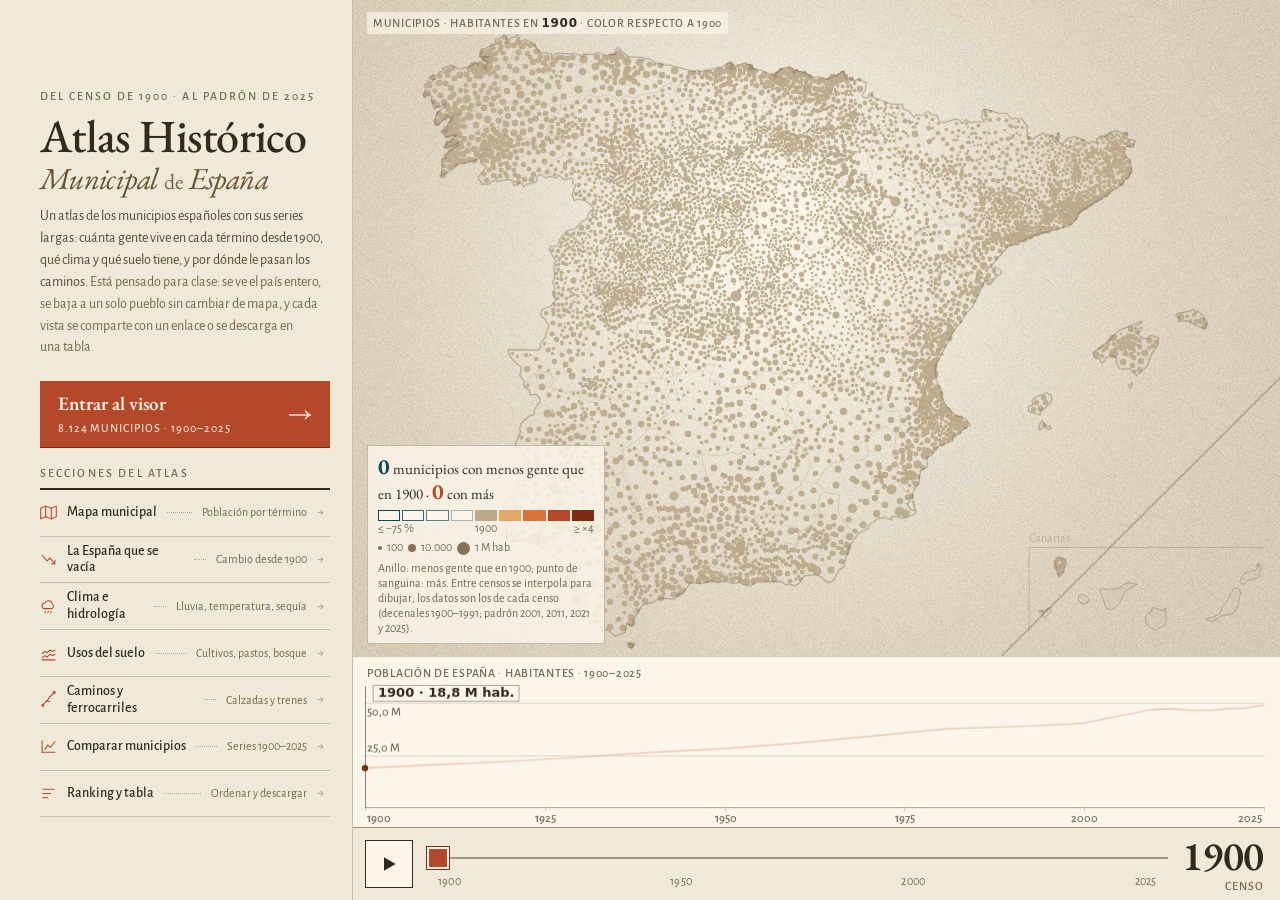
==== commit 89192792: "Update spain_municipal from OneDrive (sprint visores 2026-09) Co-Authored-By: Claude Opus 5 (1M cont" ====
--- a/index.html
+++ b/index.html
@@ -12,15 +12,15 @@
 <link rel="stylesheet" href="https://fonts.googleapis.com/css2?family=EB+Garamond:ital,wght@0,400..700;1,400..600&family=Alegreya+Sans:wght@400;500;700&display=swap">
 <style>
 :root{
-  /* papel de mapa antiguo del IGN: crema, sanguina, ceniza, sombra tostada */
+  /* papel de mapa antiguo del IGN: crema, sanguina, ceniza, sombra tostada (css/styles.css del visor) */
   --papel:#F1E9D7; --cal:#FBF6E9;
-  --tinta:#332A1E; --tinta2:#584735; --muted:#8B7A62;
+  --tinta:#332A1E; --tinta2:#584735; --muted:#75664F;
   --hair:rgba(51,42,30,.22); --hair2:rgba(51,42,30,.44);
   --sanguina:#B4482A; --sanguina-hi:#D9743F; --sanguina-osc:#7C2C15;
-  --ceniza:#7E8A8E; --ceniza-osc:#4E5C62;
+  --ceniza:#7E8A8E; --ceniza-osc:#4E5C62; --teal:#114855;
   --sombra:#6B5233;
   --display:"EB Garamond","Garamond",Georgia,"Times New Roman",serif;
-  --sans:"Alegreya Sans","Gill Sans MT","Trebuchet MS",system-ui,-apple-system,Segoe UI,sans-serif;
+  --sans:"Alegreya Sans","Trebuchet MS",system-ui,-apple-system,Segoe UI,sans-serif;
   --padx:clamp(20px,3.1vw,48px);
 }
 *{box-sizing:border-box;border-radius:0}
@@ -30,33 +30,41 @@
 
 .page{height:100vh;height:100dvh;display:grid;
       grid-template-columns:clamp(312px,27.5vw,404px) 1fr;grid-template-rows:1fr}
-.col{grid-column:1;display:grid;grid-template-rows:auto auto auto;align-content:center;
-     row-gap:clamp(16px,2.9vh,34px);
+.col{grid-column:1;display:grid;grid-template-rows:auto auto;align-content:center;
+     row-gap:clamp(14px,2.4vh,28px);
      padding:clamp(18px,3.4vh,38px) clamp(14px,1.7vw,28px) clamp(15px,2.8vh,32px) var(--padx);
      position:relative;z-index:3;min-height:0;overflow:hidden}
-.stage{grid-column:2;position:relative;min-height:0;overflow:hidden;border-left:1px solid var(--hair)}
-.stage canvas{position:absolute;inset:0;width:100%;height:100%;display:block}
-
-.eyebrow{margin:0;font-size:11px;letter-spacing:.17em;text-transform:uppercase;color:var(--muted);font-weight:500}
+
+.eyebrow{margin:0;font-size:12px;letter-spacing:.17em;text-transform:uppercase;color:var(--muted);font-weight:500}
 .eyebrow i{font-style:normal;color:var(--sanguina)}
 h1{font-family:var(--display);font-weight:500;
-   font-size:clamp(36px,3.75vw,53px);line-height:.96;letter-spacing:-.012em;margin:.2em 0 0;color:var(--tinta)}
+   font-size:clamp(34px,3.6vw,51px);line-height:.96;letter-spacing:-.012em;margin:.2em 0 0;color:var(--tinta)}
 h1 em{display:block;font-style:italic;font-weight:400;color:var(--sombra);
       font-size:.66em;line-height:1.06;margin-top:.1em;white-space:nowrap}
 h1 .de{font-size:.72em;color:var(--muted);font-style:normal}
-.lede{margin:.9em 0 0;color:var(--tinta2);font-size:clamp(14.5px,1.16vw,17px);line-height:1.58;text-wrap:pretty}
+.lede{margin:.9em 0 0;color:var(--tinta2);font-size:clamp(14px,1.1vw,16.5px);line-height:1.55;text-wrap:pretty}
 .lede .q{color:var(--muted)}
-.rule{height:1px;background:var(--hair);width:100%}
-
-.indexlabel{margin:0 0 7px;font-size:10.5px;letter-spacing:.18em;text-transform:uppercase;color:var(--muted);font-weight:500}
-.idx{display:block;border-top:1px solid var(--hair2)}
-.idx a{display:grid;grid-template-columns:17px auto minmax(16px,1fr) auto 13px;align-items:center;gap:12px;
-       min-height:clamp(44px,5.9vh,54px);padding:8px 0;color:var(--tinta);text-decoration:none;
+
+/* la acción principal: un botón de sanguina que se ve desde el primer segundo */
+.cta{display:flex;align-items:center;justify-content:space-between;gap:12px;
+     min-height:56px;padding:10px 18px;background:var(--sanguina);color:var(--cal);text-decoration:none;
+     font-family:var(--display);font-weight:600;font-size:clamp(19px,1.45vw,23px);letter-spacing:-.005em;
+     box-shadow:0 1px 0 var(--sanguina-osc);transition:background .16s,transform .16s}
+.cta small{font-family:var(--sans);font-weight:500;font-size:12px;letter-spacing:.08em;text-transform:uppercase;opacity:.86;display:block;margin-top:2px}
+.cta i{font-style:normal;font-size:24px;line-height:1;transition:transform .16s}
+.cta:hover,.cta:focus-visible{background:var(--sanguina-osc);outline:none}
+.cta:hover i,.cta:focus-visible i{transform:translateX(4px)}
+.cta:focus-visible{outline:2px solid var(--tinta);outline-offset:3px}
+
+.indexlabel{margin:18px 0 6px;font-size:12px;letter-spacing:.18em;text-transform:uppercase;color:var(--muted);font-weight:500}
+.idx{display:block;border-top:2px solid var(--tinta)}
+.idx a{display:grid;grid-template-columns:17px auto minmax(12px,1fr) auto 13px;align-items:center;gap:10px;
+       min-height:clamp(42px,5.2vh,50px);padding:6px 0;color:var(--tinta);text-decoration:none;
        border-bottom:1px solid var(--hair);transition:color .16s,padding-left .16s}
 .idx a svg{width:17px;height:17px;stroke:var(--sanguina);fill:none;stroke-width:1.5;
            stroke-linecap:round;stroke-linejoin:round;align-self:center}
-.idx a b{font-weight:500;font-size:clamp(14px,1.03vw,15.6px);letter-spacing:.002em;line-height:1.2}
-.idx a s{text-decoration:none;font-weight:400;font-size:clamp(11px,.79vw,12.2px);color:var(--muted);
+.idx a b{font-weight:500;font-size:clamp(14px,1.0vw,15.4px);letter-spacing:.002em;line-height:1.2}
+.idx a s{text-decoration:none;font-weight:400;font-size:12px;color:var(--muted);
          line-height:1.2;text-align:right;align-self:center;white-space:nowrap}
 .idx a u{display:block;height:0;align-self:center;text-decoration:none;border-bottom:1px dotted var(--hair2);opacity:.8}
 .idx a i{font-style:normal;color:var(--hair2);font-size:13px;line-height:1;align-self:center;transition:color .16s,transform .16s}
@@ -64,13 +72,6 @@
 .idx a:hover i,.idx a:focus-visible i{color:var(--sanguina-osc);transform:translateX(2px)}
 .idx a:focus-visible{outline:2px solid var(--sanguina);outline-offset:2px}
 .idx a:hover svg,.idx a:focus-visible svg{stroke:var(--sanguina-osc)}
-/* la acción principal pesa más: tipo mayor, filete grueso, flecha llena */
-.idx a.go{min-height:clamp(52px,7vh,64px);border-bottom:1px solid var(--hair2)}
-.idx a.go b{font-family:var(--display);font-weight:600;font-size:clamp(19px,1.44vw,22px);letter-spacing:-.01em}
-.idx a.go svg{width:20px;height:20px;stroke-width:1.6}
-.idx a.go i{color:var(--sanguina);font-size:15px}
-.idx a.go s{color:var(--sombra)}
-.idx{border-top:2px solid var(--tinta)}
 
 .enter{opacity:0;transform:translateY(5px);transition:opacity .34s ease,transform .42s cubic-bezier(.2,.7,.2,1)}
 body.on .enter{opacity:1;transform:none}
@@ -78,54 +79,131 @@
 body.on .enter.d2{transition-delay:.10s}
 body.on .enter.d3{transition-delay:.15s}
 
+/* ---------- el escenario: mapa + serie + barra de tiempo ---------- */
+.stage{--chart-h:clamp(126px,19vh,178px);grid-column:2;position:relative;min-height:0;display:flex;flex-direction:column;border-left:1px solid var(--hair);background:var(--papel)}
+.scene{flex:1 1 auto;min-height:0;display:flex;flex-direction:column;position:relative}
+.mapbox{position:relative;flex:1 1 auto;min-height:0;overflow:hidden;touch-action:none;cursor:crosshair}
+.mapbox canvas{position:absolute;inset:0;width:100%;height:100%;display:block}
+.maplabel{position:absolute;left:14px;top:12px;font-size:12px;letter-spacing:.06em;text-transform:uppercase;color:var(--muted);
+          font-weight:500;pointer-events:none;background:rgba(251,246,233,.72);padding:3px 6px 2px}
+.maplabel b{color:var(--tinta);font-weight:700}
+.chartbox{position:relative;flex:0 0 auto;height:var(--chart-h);border-top:1px solid var(--hair);background:var(--cal);touch-action:none;cursor:col-resize}
+.chartbox canvas{position:absolute;inset:0;width:100%;height:100%;display:block}
+.chartlabel{position:absolute;left:14px;top:8px;font-size:12px;letter-spacing:.06em;text-transform:uppercase;color:var(--muted);font-weight:500;pointer-events:none;max-width:calc(100% - 28px);white-space:nowrap;overflow:hidden;text-overflow:ellipsis}
+.chartlabel b{color:var(--sanguina-osc);font-weight:700}
+.chartlabel em{color:var(--teal);font-style:normal;font-weight:700}
+
+/* leyenda compacta, siempre visible, en el rincón atlántico del mapa */
+.key{position:absolute;left:14px;bottom:calc(var(--chart-h) + 12px);max-width:min(238px,44%);font-size:12px;line-height:1.3;color:var(--tinta2);
+     background:rgba(251,246,233,.84);border:1px solid rgba(107,82,51,.35);padding:8px 10px 7px;pointer-events:none}
+.key .kcount{font-family:var(--display);font-size:15px;line-height:1.15;color:var(--tinta);margin-bottom:6px}
+.key .kcount b{font-weight:700;font-size:22px;color:var(--teal);letter-spacing:-.01em}
+.key .kcount b.g{color:var(--sanguina)}
+.key .ramp{display:grid;grid-template-columns:repeat(9,1fr);gap:2px;width:100%;max-width:216px;margin:2px 0 1px}
+.key .ramp i{display:block;height:11px;border:1.5px solid transparent}
+.key .ticks{display:grid;grid-template-columns:repeat(9,1fr);max-width:216px;font-size:12px;color:var(--muted);letter-spacing:0;text-align:center;line-height:1.1}
+.key .ticks span{grid-column:span 1}
+.key .ticks .l{text-align:left;grid-column:1/3}.key .ticks .m{grid-column:5/6}.key .ticks .r{text-align:right;grid-column:8/10}
+.key .sizes{display:flex;align-items:center;gap:5px;margin-top:5px;color:var(--muted)}
+.key .sizes i{display:inline-block;border-radius:50%;background:var(--sombra);opacity:.8;vertical-align:middle}
+.key .knote{margin-top:5px;color:var(--muted);font-size:12px;line-height:1.25}
+
+/* tooltip */
+.tip{position:absolute;z-index:5;pointer-events:none;background:var(--cal);border:1px solid rgba(107,82,51,.7);
+     padding:7px 10px 8px;min-width:170px;max-width:250px;font-size:13px;line-height:1.3;color:var(--tinta);box-shadow:0 2px 8px rgba(51,42,30,.14)}
+.tip b{display:block;font-family:var(--display);font-size:17px;font-weight:600;line-height:1.05;margin-bottom:1px}
+.tip .prov{display:block;color:var(--muted);font-size:12px;letter-spacing:.05em;text-transform:uppercase;margin-bottom:4px}
+.tip .v{display:block}
+.tip .v i{font-style:normal;color:var(--muted)}
+.tip .d{display:block;margin-top:2px;font-weight:700}
+.tip .d.loss{color:var(--teal)}.tip .d.gain{color:var(--sanguina)}
+.tip a{display:inline-block;margin-top:5px;color:var(--sanguina-osc);font-weight:500;pointer-events:auto;text-decoration:none;border-bottom:1px solid var(--hair2)}
+.tip.pinned{border-color:var(--tinta)}
+
+/* barra de tiempo */
+.tbar{flex:0 0 auto;display:grid;grid-template-columns:48px 1fr auto;align-items:center;gap:14px;
+      padding:8px 16px 8px 12px;border-top:1px solid var(--hair2);background:var(--papel);min-height:66px}
+.tbar button{width:48px;height:48px;border:1.5px solid var(--tinta);background:var(--cal);color:var(--tinta);cursor:pointer;
+             display:flex;align-items:center;justify-content:center;padding:0;transition:background .16s}
+.tbar button:hover,.tbar button:focus-visible{background:var(--sanguina);color:var(--cal);border-color:var(--sanguina-osc);outline:none}
+.tbar button svg{width:20px;height:20px;fill:currentColor}
+.tbar button .pause{display:none}
+.tbar button[aria-pressed="true"] .pause{display:block}
+.tbar button[aria-pressed="true"] .play{display:none}
+.slider{position:relative;height:52px;display:flex;align-items:flex-start;padding-top:2px}
+.slider input{-webkit-appearance:none;appearance:none;width:100%;height:36px;margin:0;background:transparent;cursor:pointer}
+.slider input::-webkit-slider-runnable-track{height:2px;background:var(--hair2)}
+.slider input::-moz-range-track{height:2px;background:var(--hair2)}
+.slider input::-webkit-slider-thumb{-webkit-appearance:none;width:22px;height:22px;margin-top:-10px;background:var(--sanguina);border:2px solid var(--cal);box-shadow:0 0 0 1px var(--sanguina-osc)}
+.slider input::-moz-range-thumb{width:18px;height:18px;background:var(--sanguina);border:2px solid var(--cal);box-shadow:0 0 0 1px var(--sanguina-osc);border-radius:0}
+.slider input:focus-visible{outline:2px solid var(--sanguina);outline-offset:-2px}
+.slider .marks{position:absolute;left:11px;right:11px;bottom:0;display:flex;justify-content:space-between;font-size:12px;color:var(--muted);pointer-events:none;letter-spacing:.02em}
+.year{font-family:var(--display);font-weight:600;font-size:clamp(34px,3.2vw,44px);line-height:1;color:var(--tinta);min-width:3.1ch;text-align:right;
+      font-variant-numeric:tabular-nums lining-nums;letter-spacing:-.01em}
+.year small{display:block;font-family:var(--sans);font-weight:500;font-size:12px;letter-spacing:.08em;text-transform:uppercase;color:var(--muted);text-align:right;margin-top:3px}
+
 @media (max-width:919px) and (orientation:portrait){
-  .page{grid-template-columns:1fr;grid-template-rows:auto minmax(190px,1fr) auto}
+  body{overflow:auto}
+  .page{height:auto;min-height:100dvh;grid-template-columns:1fr;grid-template-rows:auto auto auto}
   .col{display:contents}
-  .rule{display:none}
-  .stage{grid-column:1;grid-row:2;border-left:0;border-top:1px solid var(--hair);border-bottom:1px solid var(--hair);margin:9px 0}
-  .head{grid-column:1;grid-row:1;padding:calc(13px + env(safe-area-inset-top,0px)) var(--padx) 0}
-  .nav{grid-column:1;grid-row:3;padding:0 var(--padx) calc(11px + env(safe-area-inset-bottom,0px))}
-  h1{font-size:clamp(31px,8.6vw,42px)}
+  .head{grid-column:1;grid-row:1;padding:calc(12px + env(safe-area-inset-top,0px)) var(--padx) 10px}
+  .stage{grid-column:1;grid-row:2;border-left:0;border-top:1px solid var(--hair)}
+  .scene{min-height:52vh;min-height:52dvh}
+  .stage{--chart-h:118px}
+  .mapbox{flex:1 1 auto;min-height:240px}
+  .key{position:static;max-width:none;border-left:0;border-right:0;border-bottom:0;padding:6px var(--padx) 6px;background:var(--cal);font-size:12px}
+  .key .kcount{font-size:13.5px;margin-bottom:4px}.key .kcount b{font-size:18px}
+  .key .knote{display:none}
+  .key .ramp,.key .ticks{max-width:190px}
+  .key .body{display:grid;grid-template-columns:auto 1fr;gap:4px 14px;align-items:center}
+  .key .sizes{margin-top:0}
+  .nav{grid-column:1;grid-row:3;padding:14px var(--padx) calc(84px + env(safe-area-inset-bottom,0px))}
+  .cta{position:fixed;left:12px;right:12px;bottom:calc(10px + env(safe-area-inset-bottom,0px));z-index:20;min-height:54px;box-shadow:0 6px 18px rgba(51,42,30,.28)}
+  .indexlabel{margin-top:0}
+  h1{font-size:clamp(30px,8.4vw,42px)}
   h1 em{font-size:.72em}
-  .lede{font-size:13.6px;line-height:1.42;margin-top:.6em}
+  .lede{font-size:13.5px;line-height:1.42;margin-top:.55em}
   .lede .q{display:none}
-  .indexlabel{display:none}
   .idx a{min-height:44px;padding:4px 0;grid-template-columns:17px 1fr 13px}
   .idx a b{font-size:14px}
   .idx a s,.idx a u{display:none}
-  .idx a.go{min-height:50px}
-  .idx a.go b{font-size:17.5px}
+  .tbar{grid-template-columns:44px 1fr auto;gap:10px;padding:6px 12px;min-height:60px}
+  .tbar button{width:44px;height:44px}
+  .year{font-size:32px}
+  .maplabel{left:8px;top:8px;font-size:12px}
+  .tip{max-width:220px;font-size:12.5px}
 }
 @media (max-height:560px) and (orientation:landscape){
   .col{padding-top:12px;padding-bottom:12px}
   h1{font-size:clamp(26px,7.2vh,38px)}
   .lede{font-size:12.4px;line-height:1.4}
   .indexlabel{display:none}
-  .idx a{min-height:34px;padding:3px 0;grid-template-columns:17px 1fr 13px}
+  .cta{min-height:44px;font-size:17px}
+  .idx a{min-height:32px;padding:2px 0;grid-template-columns:17px 1fr 13px}
   .idx a s,.idx a u{display:none}
-  .idx a.go{min-height:40px}
-  .idx a.go b{font-size:16px}
-}
-@media (prefers-reduced-motion:reduce){ .enter{transition:none;opacity:1;transform:none} .idx a{transition:none} }
+  .stage{--chart-h:96px}
+  .tbar{min-height:56px;padding:4px 12px}
+  .year{font-size:28px}
+}
+@media (prefers-reduced-motion:reduce){ .enter{transition:none;opacity:1;transform:none} .idx a,.cta,.tbar button{transition:none} }
 </style>
 </head>
 <body>
 <main class="page">
   <div class="col">
     <header class="head">
-      <p class="eyebrow enter">Del censo de 1900 <i>·</i> al padrón de hoy</p>
+      <p class="eyebrow enter">Del censo de 1900 <i>·</i> al padrón de 2025</p>
       <h1 class="enter">Atlas Histórico<em>Municipal <span class="de">de</span> España</em></h1>
-      <p class="lede enter d2">Un atlas de los municipios españoles con sus series largas: cuánta gente vive en cada término desde 1900, qué clima y qué suelo tiene, y por dónde le pasan los caminos.<span class="q"> Está pensado para clase: se ve el país entero, se baja a un solo pueblo sin cambiar de mapa, y cada vista se comparte con un enlace o se descarga en una tabla. Sigue creciendo: se le van sumando fuentes, indicadores y correcciones.</span></p>
+      <p class="lede enter d2">Un atlas de los municipios españoles con sus series largas: cuánta gente vive en cada término desde 1900, qué clima y qué suelo tiene, y por dónde le pasan los caminos.<span class="q"> Está pensado para clase: se ve el país entero, se baja a un solo pueblo sin cambiar de mapa, y cada vista se comparte con un enlace o se descarga en una tabla.</span></p>
     </header>
 
-    <div class="rule enter d2" aria-hidden="true"></div>
-
     <nav class="nav enter d3" aria-label="Entrar al atlas">
-      <p class="indexlabel">Entrar al atlas</p>
+      <a class="cta" id="cta" href="visor.html#cat=poblacion&amp;ind=cambio&amp;year=2025&amp;tab=map"><span>Entrar al visor<small>8.124 municipios · 1900–2025</small></span><i aria-hidden="true">&#8594;</i></a>
+      <p class="indexlabel">Secciones del atlas</p>
       <div class="idx">
-        <a class="go" href="visor.html#cat=poblacion&amp;ind=pob&amp;year=2025&amp;tab=map">
+        <a href="visor.html#cat=poblacion&amp;ind=pob&amp;year=2025&amp;tab=map">
           <svg viewBox="0 0 24 24" aria-hidden="true"><polygon points="1 6 8 3 16 6 23 3 23 18 16 21 8 18 1 21 1 6"/><line x1="8" y1="3" x2="8" y2="18"/><line x1="16" y1="6" x2="16" y2="21"/></svg>
-          <b>Mapa municipal</b><u aria-hidden="true"></u><s>8.124 términos</s><i aria-hidden="true">&#8594;</i></a>
+          <b>Mapa municipal</b><u aria-hidden="true"></u><s>Población por término</s><i aria-hidden="true">&#8594;</i></a>
         <a href="visor.html#cat=poblacion&amp;ind=cambio&amp;year=2025&amp;tab=map">
           <svg viewBox="0 0 24 24" aria-hidden="true"><path d="M3 6l7 8 4-4 7 8"/><path d="M21 13v5h-5"/></svg>
           <b>La España que se vacía</b><u aria-hidden="true"></u><s>Cambio desde 1900</s><i aria-hidden="true">&#8594;</i></a>
@@ -137,78 +215,143 @@
           <b>Usos del suelo</b><u aria-hidden="true"></u><s>Cultivos, pastos, bosque</s><i aria-hidden="true">&#8594;</i></a>
         <a href="visor.html#cat=transporte&amp;tab=map">
           <svg viewBox="0 0 24 24" aria-hidden="true"><path d="M4 20c3-6 5-3 8-9s4-3 8-9"/><circle cx="4" cy="20" r="1.4"/><circle cx="20" cy="2" r="1.4"/><path d="M9 13.5l4.6 1.6"/></svg>
-          <b>Caminos y ferrocarriles</b><u aria-hidden="true"></u><s>Calzadas, vía ibérica, AVE</s><i aria-hidden="true">&#8594;</i></a>
+          <b>Caminos y ferrocarriles</b><u aria-hidden="true"></u><s>Calzadas y trenes</s><i aria-hidden="true">&#8594;</i></a>
         <a href="visor.html#cat=poblacion&amp;ind=pob&amp;year=2025&amp;tab=trends&amp;sel=03076,22225,19170">
           <svg viewBox="0 0 24 24" aria-hidden="true"><path d="M3 20V4"/><path d="M3 20h18"/><path d="M7 16l4-6 4 3 6-8"/></svg>
-          <b>Comparar municipios</b><u aria-hidden="true"></u><s>Tendencias y ranking</s><i aria-hidden="true">&#8594;</i></a>
+          <b>Comparar municipios</b><u aria-hidden="true"></u><s>Series 1900–2025</s><i aria-hidden="true">&#8594;</i></a>
+        <a href="visor.html#cat=poblacion&amp;ind=pob&amp;year=2025&amp;tab=ranking">
+          <svg viewBox="0 0 24 24" aria-hidden="true"><path d="M4 6h16"/><path d="M4 12h11"/><path d="M4 18h7"/></svg>
+          <b>Ranking y tabla</b><u aria-hidden="true"></u><s>Ordenar y descargar</s><i aria-hidden="true">&#8594;</i></a>
       </div>
     </nav>
   </div>
 
-  <div class="stage" id="stage"><canvas id="c" aria-hidden="true"></canvas></div>
+  <section class="stage" id="stage" aria-label="Población de los municipios de España, 1900–2025">
+    <div class="scene">
+      <div class="mapbox" id="mapbox">
+        <canvas id="map" aria-hidden="true"></canvas>
+        <div class="maplabel">Municipios · habitantes en <b id="mapYear">2025</b> · color respecto a 1900</div>
+        <div class="tip" id="tip" hidden></div>
+      </div>
+      <div class="key" id="key" aria-live="off">
+        <div class="kcount"><b id="kLoss">0</b> municipios con menos gente que en 1900 · <b class="g" id="kGain">0</b> con más</div>
+        <div class="body">
+          <div>
+            <div class="ramp" id="ramp"></div>
+            <div class="ticks"><span class="l">≤ −75 %</span><span class="m">1900</span><span class="r">≥ ×4</span></div>
+          </div>
+          <div class="sizes"><i style="width:4px;height:4px"></i> 100 <i style="width:8px;height:8px"></i> 10.000 <i style="width:13px;height:13px"></i> 1 M hab.</div>
+        </div>
+        <div class="knote">Anillo: menos gente que en 1900; punto de sanguina: más. Entre censos se interpola para dibujar; los datos son los de cada censo (decenales 1900–1991; padrón 2001, 2011, 2021 y 2025).</div>
+      </div>
+      <div class="chartbox" id="chartbox">
+        <canvas id="chart" aria-hidden="true"></canvas>
+        <div class="chartlabel" id="chartLabel">Población de España · habitantes · 1900–2025</div>
+      </div>
+    </div>
+    <div class="tbar">
+      <button id="play" type="button" aria-label="Reproducir" aria-pressed="false" title="Reproducir / pausar (espacio)">
+        <svg class="play" viewBox="0 0 24 24" aria-hidden="true"><path d="M6 4l14 8-14 8z"/></svg>
+        <svg class="pause" viewBox="0 0 24 24" aria-hidden="true"><path d="M5 4h5v16H5zM14 4h5v16h-5z"/></svg>
+      </button>
+      <div class="slider">
+        <input type="range" id="slider" min="1900" max="2025" step="1" value="1900" aria-label="Año" aria-valuetext="1900">
+        <div class="marks" aria-hidden="true"><span>1900</span><span>1950</span><span>2000</span><span>2025</span></div>
+      </div>
+      <output class="year" id="yearOut" for="slider">1900<small id="yearNote">censo</small></output>
+    </div>
+  </section>
 </main>
 
 <script src="portada/spain.js"></script>
-<script src="portada/spain-muni.js"></script>
+<script src="portada/spain-muni-v6.js"></script>
+<script src="portada/spain-muni-v6-pop1.js"></script>
+<script src="portada/spain-muni-v6-pop2.js"></script>
 <script>
 (function(){
 'use strict';
-var S=window.SPAIN, D=window.SPAIN_MUNI;
-var canvas=document.getElementById('c'), stage=document.getElementById('stage');
+var S=window.SPAIN, D=window.SPAIN_MUNI_V6, PS=(window.SPAIN_MUNI_V6_POP1||'')+(window.SPAIN_MUNI_V6_POP2||'');
+var mapC=document.getElementById('map'), mapbox=document.getElementById('mapbox'),
+    chC=document.getElementById('chart'), chartbox=document.getElementById('chartbox'),
+    tip=document.getElementById('tip'), playBtn=document.getElementById('play'), slider=document.getElementById('slider'),
+    yearOut=document.getElementById('yearOut'), yearNote=document.getElementById('yearNote'), mapYear=document.getElementById('mapYear'),
+    kLoss=document.getElementById('kLoss'), kGain=document.getElementById('kGain'), chartLabel=document.getElementById('chartLabel');
 var RM=!!(window.matchMedia&&window.matchMedia('(prefers-reduced-motion: reduce)').matches);
 requestAnimationFrame(function(){document.body.classList.add('on');});
-if(!S||!D||!canvas.getContext) return;
-var ctx=canvas.getContext('2d'), TAU=Math.PI*2;
-
-/* ---------- palette: cream plate, sanguine, ash ---------- */
-var PAPEL='#F1E9D7', CAL='#FBF6E9', TINTA='#332A1E', MUTED='#8B7A62', SOMBRA='#6B5233',
-    SANG='#B4482A', SANG_HI='#D9743F', SANG_OSC='#7C2C15',
-    CENIZA='#7E8A8E', CENIZA_OSC='#4E5C62';
+if(!S||!D||!PS||!mapC.getContext) return;
+var ctx=mapC.getContext('2d'), cctx=chC.getContext('2d'), TAU=Math.PI*2;
+
+/* ---------- paleta: papel, sanguina (ganan), ceniza/teal (pierden), como el mapa de «cambio» del visor ---------- */
+var PAPEL='#F1E9D7', CAL='#FBF6E9', TINTA='#332A1E', MUTED='#75664F', SOMBRA='#6B5233',
+    SANG='#B4482A', SANG_HI='#D9743F', SANG_OSC='#7C2C15', TEAL='#114855';
+var LOSSCOL=['#114855','#2F6570','#588088','#9AB9BD'];        /* < -75 %, -75..-50, -50..-21, -21..0 */
+var GAINCOL=['#E0A967','#D9743F','#B4482A','#7C2C15'];        /* 0..+26 %, +26..+100, +100..+300, > +300 */
+var NEUTRAL='#B9A88A';
+function rgba(hex,a){var p=parseInt(hex.slice(1),16);return 'rgba('+((p>>16)&255)+','+((p>>8)&255)+','+(p&255)+','+a.toFixed(3)+')';}
 function mix(a,b,t){var pa=parseInt(a.slice(1),16),pb=parseInt(b.slice(1),16);
   var r=Math.round(((pa>>16)&255)+((((pb>>16)&255)-((pa>>16)&255))*t)),
       g2=Math.round(((pa>>8)&255)+((((pb>>8)&255)-((pa>>8)&255))*t)),
       b2=Math.round((pa&255)+(((pb&255)-(pa&255))*t));
   return '#'+(((1<<24)+(r<<16)+(g2<<8)+b2).toString(16).slice(1));}
-function rgba(hex,a){var p=parseInt(hex.slice(1),16);return 'rgba('+((p>>16)&255)+','+((p>>8)&255)+','+(p&255)+','+a.toFixed(3)+')';}
-
-/* ---------- deterministic noise ---------- */
 function hash(n){var s=Math.sin(n*12.9898+78.233)*43758.5453;return s-Math.floor(s);}
 function smooth(t){return t*t*(3-2*t);}
 function noise(x,seed){var i0=Math.floor(x),f=x-i0,a=hash(i0+seed*131.7),b=hash(i0+1+seed*131.7);return (a+(b-a)*smooth(f))*2-1;}
 function fbm(x,seed){return noise(x,seed)*0.62+noise(x*2.31,seed+7)*0.26+noise(x*4.7,seed+19)*0.12;}
 function clamp(x){return x<0?0:x>1?1:x;}
-function lerp(a,b,t){return a+(b-a)*t;}
-function ease(t){return t<.5?4*t*t*t:1-Math.pow(-2*t+2,3)/2;}
 function easeOut(t){return 1-Math.pow(1-t,3);}
 
-/* ---------- decode the municipal kit ---------- */
-var B64='ABCDEFGHIJKLMNOPQRSTUVWXYZabcdefghijklmnopqrstuvwxyz0123456789+/', LUT={};
-for(var q=0;q<64;q++)LUT[B64.charAt(q)]=q;
-function d1(s,o){return LUT[s.charAt(o)];}
-function d2(s,o){return LUT[s.charAt(o)]*64+LUT[s.charAt(o+1)];}
+/* leyenda: la rampa de nueve clases */
+(function(){var r=document.getElementById('ramp'),h='';
+  for(var j=0;j<4;j++)h+='<i style="border-color:'+LOSSCOL[j]+';background:'+CAL+'"></i>';
+  h+='<i style="background:'+NEUTRAL+'"></i>';
+  for(j=0;j<4;j++)h+='<i style="background:'+GAINCOL[j]+'"></i>';
+  r.innerHTML=h;})();
+
+/* ---------- decodificar el kit ---------- */
+var B64='ABCDEFGHIJKLMNOPQRSTUVWXYZabcdefghijklmnopqrstuvwxyz0123456789+/', LUT=new Int16Array(128);
+for(var q=0;q<64;q++)LUT[B64.charCodeAt(q)]=q;
+var NM=D.n, YRS=D.years, K=YRS.length, Y0=YRS[0], Y1=YRS[K-1];
 var BX=D.box, BW=BX[2]-BX[0], BH=BX[3]-BX[1];
-var MS=D.muni, NM=(MS.length/7)|0;
-var mLon=new Float32Array(NM), mLat=new Float32Array(NM),
-    mChg=new Float32Array(NM), mPop=new Float32Array(NM), mPrv=new Uint8Array(NM);
+var mLon=new Float32Array(NM), mLat=new Float32Array(NM), mPrv=new Uint8Array(NM), mIne=new Int32Array(NM);
+var XY=D.xy, PV=D.pv, IN=D.ine, NAMES=D.names.split('|'), PROVN=D.prov;
 for(var i=0;i<NM;i++){
-  var o=i*7;
-  mLon[i]=BX[0]+d2(MS,o)/4095*BW;
-  mLat[i]=BX[1]+d2(MS,o+2)/4095*BH;
-  mChg[i]=(d1(MS,o+4)-32)/16;            /* log10(pob2025 / pob1900) */
-  mPop[i]=d1(MS,o+5)/8;                  /* log10(pob2025) */
-  mPrv[i]=d1(MS,o+6);
-}
-var PROV=D.prov, NP=PROV.length;
-var EMPTIEST=PROV.map(function(p,j){return {j:j,sh:p.nl/p.nm};})
-  .filter(function(o){return PROV[o.j].nm>=100;})
-  .sort(function(a,b){return b.sh-a.sh;}).slice(0,6).map(function(o){return o.j;});
-var provMunis=[];for(i=0;i<NP;i++)provMunis.push([]);
-for(i=0;i<NM;i++)provMunis[mPrv[i]].push(i);
-var META=D.meta;
-var NAC=D.nacional, NACY=D.years, NN=NAC.length;
-var nacMax=0;for(i=0;i<NN;i++)if(NAC[i]>nacMax)nacMax=NAC[i];
-
-/* ---------- projection: Lambert conformal conic, as in the atlas kit ---------- */
+  mLon[i]=BX[0]+(LUT[XY.charCodeAt(i*4)]*64+LUT[XY.charCodeAt(i*4+1)])/4095*BW;
+  mLat[i]=BX[1]+(LUT[XY.charCodeAt(i*4+2)]*64+LUT[XY.charCodeAt(i*4+3)])/4095*BH;
+  mPrv[i]=(PV.charCodeAt(i*2)-48)*10+(PV.charCodeAt(i*2+1)-48);
+  mIne[i]=LUT[IN.charCodeAt(i*3)]*4096+LUT[IN.charCodeAt(i*3+1)]*64+LUT[IN.charCodeAt(i*3+2)];
+}
+/* series: 14 enteros exactos por municipio, varint zigzag sobre deltas (build/portada_kit_v6.py) */
+var POP=new Int32Array(NM*K);
+(function(){var p=0,j=0,n=PS.length;
+  while(j<n&&p<NM*K){
+    var prev=0;
+    for(var k=0;k<K;k++){
+      var c0=LUT[PS.charCodeAt(j)],z;
+      if(c0<32){z=c0;j+=1;}
+      else if(c0<52){z=32+(c0-32)*64+LUT[PS.charCodeAt(j+1)];j+=2;}
+      else if(c0<60){z=1312+(c0-52)*4096+LUT[PS.charCodeAt(j+1)]*64+LUT[PS.charCodeAt(j+2)];j+=3;}
+      else if(c0<63){z=34080+(c0-60)*262144+LUT[PS.charCodeAt(j+1)]*4096+LUT[PS.charCodeAt(j+2)]*64+LUT[PS.charCodeAt(j+3)];j+=4;}
+      else{z=820512+LUT[PS.charCodeAt(j+1)]*262144+LUT[PS.charCodeAt(j+2)]*4096+LUT[PS.charCodeAt(j+3)]*64+LUT[PS.charCodeAt(j+4)];j+=5;}
+      prev+=(z&1)?-((z+1)>>1):(z>>1);
+      POP[p++]=prev;
+    }
+  }
+  if(p!==NM*K)console.warn('kit V6: series incompletas',p,NM*K);
+})();
+var NAC=D.nacional, NACY=D.yearsNac, NN=NAC.length, nacMax=0;
+for(i=0;i<NN;i++)if(NAC[i]>nacMax)nacMax=NAC[i];
+var ineIndex={};for(i=0;i<NM;i++)ineIndex[mIne[i]]=i;
+
+/* interpolación entre cortes: solo para dibujar */
+function segOf(y){var s=0;while(s<K-2&&y>=YRS[s+1])s++;return s;}
+function popAt(m,y){if(y<=Y0)return POP[m*K];if(y>=Y1)return POP[m*K+K-1];
+  var s=segOf(y),f=(y-YRS[s])/(YRS[s+1]-YRS[s]),a=POP[m*K+s],b=POP[m*K+s+1];return a+(b-a)*f;}
+function nacAt(y){if(y<=NACY[0])return NAC[0];if(y>=NACY[NN-1])return NAC[NN-1];
+  var s=0;while(s<NN-2&&y>=NACY[s+1])s++;var f=(y-NACY[s])/(NACY[s+1]-NACY[s]);return NAC[s]+(NAC[s+1]-NAC[s])*f;}
+function isCensus(y){for(var k=0;k<K;k++)if(YRS[k]===y)return true;return false;}
+function censusBounds(y){var s=segOf(y);return [YRS[s],YRS[s+1]];}
+
+/* ---------- proyección: cónica conforme de Lambert, como el kit del atlas ---------- */
 var RAD=Math.PI/180,P1=37*RAD,P2=43*RAD,L0=-3*RAD,P0=40*RAD;
 var cn=Math.log(Math.cos(P1)/Math.cos(P2))/Math.log(Math.tan(Math.PI/4+P2/2)/Math.tan(Math.PI/4+P1/2));
 var cF=Math.cos(P1)*Math.pow(Math.tan(Math.PI/4+P1/2),cn)/cn;
@@ -218,7 +361,6 @@
 function cent(r){var x=0,y=0;for(var j=0;j<r.length;j++){x+=r[j][0];y+=r[j][1];}return [x/r.length,y/r.length];}
 function bboxOf(rs){var b=[Infinity,Infinity,-Infinity,-Infinity];
   rs.forEach(function(r){r.forEach(function(p){if(p[0]<b[0])b[0]=p[0];if(p[1]<b[1])b[1]=p[1];if(p[0]>b[2])b[2]=p[0];if(p[1]>b[3])b[3]=p[1];});});return b;}
-
 var mainRings=[],canRings=[],fitRings=[];
 S.outline.forEach(function(r){var c=cent(r);
   if(c[0]<-10)canRings.push(r);else{mainRings.push(r);if(c[1]>35.95)fitRings.push(r);}});
@@ -230,51 +372,11 @@
 var muRaw=new Array(NM);
 for(i=0;i<NM;i++)muRaw[i]=raw(mLon[i],mLat[i]);
 
-/* ---------- sprites: a soft pool of pigment, and an emptied ring ---------- */
-var SP=44;
-function dotSprite(col,seed,wet){
-  var t=document.createElement('canvas');t.width=SP;t.height=SP;
-  var g=t.getContext('2d'),cx=SP/2,cy=SP/2,R=SP/2-1;
-  if(wet){var hg=g.createRadialGradient(cx,cy,R*0.2,cx,cy,R);
-    hg.addColorStop(0,rgba(col,0.30));hg.addColorStop(1,rgba(col,0));g.fillStyle=hg;g.beginPath();g.arc(cx,cy,R,0,TAU);g.fill();}
-  /* an irregular blob, not a circle */
-  g.beginPath();
-  for(var a=0;a<=24;a++){var an=a/24*TAU,rr=R*(wet?0.62:0.66)*(1+0.20*fbm(a*0.9,seed)+0.10*fbm(a*2.3,seed+5));
-    var x=cx+Math.cos(an)*rr,y=cy+Math.sin(an)*rr;if(a===0)g.moveTo(x,y);else g.lineTo(x,y);}
-  g.closePath();
-  var bg=g.createRadialGradient(cx-R*0.14,cy-R*0.14,0,cx,cy,R*0.72);
-  bg.addColorStop(0,rgba(mix(col,'#FFFFFF',0.14),0.98));
-  bg.addColorStop(0.62,rgba(col,0.92));
-  bg.addColorStop(1,rgba(mix(col,'#2A160C',0.35),0.72));
-  g.fillStyle=bg;g.fill();
-  return t;
-}
-function ringSprite(col,seed){
-  var t=document.createElement('canvas');t.width=SP;t.height=SP;
-  var g=t.getContext('2d'),cx=SP/2,cy=SP/2,R=SP/2-1;
-  var pts=[];
-  for(var a=0;a<=26;a++){var an=a/26*TAU,rr=R*0.60*(1+0.17*fbm(a*0.85,seed)+0.08*fbm(a*2.1,seed+11));
-    pts.push([cx+Math.cos(an)*rr,cy+Math.sin(an)*rr]);}
-  g.beginPath();pts.forEach(function(p,j){if(j===0)g.moveTo(p[0],p[1]);else g.lineTo(p[0],p[1]);});g.closePath();
-  g.fillStyle=rgba(CAL,0.88);g.fill();                       /* the term is emptied out */
-  g.strokeStyle=rgba(col,0.92);g.lineWidth=SP*0.075;g.lineJoin='round';g.stroke();
-  g.strokeStyle=rgba(mix(col,'#1E2A2E',0.5),0.34);g.lineWidth=SP*0.032;g.stroke();
-  return t;
-}
-var SOLID=[],EMBER=[],HOLLOW=[];
-for(i=0;i<4;i++){
-  SOLID.push(dotSprite(mix(SOMBRA,'#4A3A24',0.25),i*7.1,false));
-  EMBER.push(dotSprite(mix(SANG,SANG_HI,hash(i*3.3)*0.5),i*5.7,true));
-  HOLLOW.push(ringSprite(mix(CENIZA,CENIZA_OSC,0.30+hash(i*9.1)*0.32),i*4.3));
-}
-
-/* ---------- layout ---------- */
-var W,H,dpr,mobile,pad,k,ox,oy,scale,inset,M2=0;
-var mx=new Float32Array(NM),my=new Float32Array(NM),mr=new Float32Array(NM);
-var mainScr,canScr,provScr,paperPat,paperLayer,solidLayer,splitLayer,lineLayer;
-var madrid,keyAt,sparkAt,provScreen;
-var smallFont,readFont,bigFont;
-
+/* ---------- disposición ---------- */
+var W,H,dpr,mobile,pad,k,ox,oy,scale,inset,CW,CH;
+var mx=new Float32Array(NM),my=new Float32Array(NM),mR=new Float32Array(NM),mPop=new Float32Array(NM);
+var mainScr,canScr,provScr,paperPat,paperLayer,lineLayer,dotLayer,dotCtx,dotYear=-1;
+var grid,gridW,gridH,CELL=18;
 function sx(p){return [ox+(p[0]-fitB[0])*k,oy+(fitB[3]-p[1])*k];}
 function sxc(p){return [inset.x0+(p[0]-canB[0])*inset.k,inset.y0+(canB[3]-p[1])*inset.k];}
 
@@ -291,31 +393,7 @@
     g.beginPath();g.moveTo(x0,y0);g.lineTo(x0+Math.cos(an)*ln,y0+Math.sin(an)*ln);g.stroke();}
   return t;
 }
-
-function onPlate(j){return mx[j]>2&&mx[j]<W-2&&my[j]>2&&my[j]<H-2;}
-function drawDots(g,mode){
-  /* mode 0: every term still full, in one sepia; mode 1: the split */
-  for(var j=0;j<NM;j++){
-    if(!onPlate(j))continue;
-    var r=mr[j],v=hash(j*1.37)*4|0;
-    if(mode===0){
-      g.globalAlpha=0.62+0.22*hash(j*2.11);
-      var s0=SOLID[v];g.drawImage(s0,mx[j]-r,my[j]-r,r*2,r*2);
-    }else if(mChg[j]<0){
-      var rr=Math.max(2.7*scale,r*1.18);
-      g.globalAlpha=0.62+0.32*clamp(-mChg[j]*1.5);
-      g.drawImage(HOLLOW[v],mx[j]-rr,my[j]-rr,rr*2,rr*2);
-    }else{
-      var re=r*1.30;
-      g.globalAlpha=0.62+0.34*clamp(mChg[j]*1.2);
-      g.drawImage(EMBER[v],mx[j]-re,my[j]-re,re*2,re*2);
-    }
-  }
-  g.globalAlpha=1;
-}
-
 function drawOutline(g){
-  /* a dry pen, wobbled so the border is never vectorial */
   function ring(rg,lw,al,col){
     g.beginPath();
     for(var j=0;j<rg.length;j++){
@@ -325,31 +403,32 @@
     g.closePath();g.globalAlpha=al;g.strokeStyle=col;g.lineWidth=lw;g.stroke();g.globalAlpha=1;
   }
   g.lineJoin='round';g.lineCap='round';
-  provScr.forEach(function(pr){pr.forEach(function(rg){if(rg.length>2)ring(rg,0.75*scale,0.26,SOMBRA);});});
+  provScr.forEach(function(pr){pr.forEach(function(rg){if(rg.length>2)ring(rg,0.8*scale,0.30,SOMBRA);});});
   mainScr.forEach(function(rg){if(rg.length<3)return;ring(rg,3.0*scale,0.10,SOMBRA);ring(rg,1.25*scale,0.62,mix(TINTA,SOMBRA,0.35));});
   canScr.forEach(function(rg){if(rg.length<3)return;ring(rg,1.1*scale,0.55,mix(TINTA,SOMBRA,0.35));});
-}
+  /* recuadro de Canarias */
+  g.globalAlpha=0.6;g.strokeStyle=SOMBRA;g.lineWidth=1;
+  var bx=inset.x0-9,by=inset.y0-9;
+  g.beginPath();g.moveTo(bx,inset.y1+2);g.lineTo(bx,by);g.lineTo(inset.x1+2,by);g.stroke();
+  g.font='500 12px "Alegreya Sans", system-ui, sans-serif';g.fillStyle=MUTED;g.textAlign='left';g.textBaseline='bottom';
+  g.fillText('Canarias',bx,by-3);g.globalAlpha=1;
+}
+function newLayer(){var c=document.createElement('canvas');c.width=mapC.width;c.height=mapC.height;var g=c.getContext('2d');g.setTransform(dpr,0,0,dpr,0,0);return [c,g];}
 
 function layout(){
-  var r=stage.getBoundingClientRect();
+  var r=mapbox.getBoundingClientRect();
   W=Math.max(200,Math.round(r.width));H=Math.max(160,Math.round(r.height));
   dpr=Math.min(2,window.devicePixelRatio||1);
-  canvas.width=Math.round(W*dpr);canvas.height=Math.round(H*dpr);ctx.setTransform(dpr,0,0,dpr,0,0);
+  mapC.width=Math.round(W*dpr);mapC.height=Math.round(H*dpr);ctx.setTransform(dpr,0,0,dpr,0,0);
   mobile=W<560;
-  smallFont='500 '+(mobile?9.6:11.2)+'px "Alegreya Sans", system-ui, sans-serif';
-  readFont='500 '+(mobile?11:13.4)+'px "Alegreya Sans", system-ui, sans-serif';
-  pad={l:mobile?9:16,r:mobile?9:18,t:mobile?9:16,b:mobile?12:20};
-
+  pad={l:mobile?8:16,r:mobile?8:18,t:mobile?26:34,b:mobile?10:20};
   var bw=fitB[2]-fitB[0],bh=fitB[3]-fitB[1];
   k=Math.min((W-pad.l-pad.r)/bw,(H-pad.t-pad.b)/bh);
   ox=pad.l+((W-pad.l-pad.r)-bw*k)/2;
   oy=pad.t+((H-pad.t-pad.b)-bh*k)*0.42;
-  scale=Math.min(1.5,Math.max(0.46,bw*k/960));
-  bigFont='600 '+(mobile?30:Math.round(46*Math.min(1.25,scale)))+'px "EB Garamond", Georgia, serif';
-
+  scale=Math.min(1.5,Math.max(mobile?0.36:0.48,bw*k/960));
+  sprites={};
   mainScr=mainRaw.map(function(rg){return rg.map(sx);});
-
-  /* Canary inset, bottom right over the Mediterranean, clear of the mainland */
   var cw=canB[2]-canB[0],ch=canB[3]-canB[1],kc=k*0.66,tries=0,ok=false;inset=null;
   var insetBot=H-pad.b-(mobile?2:6);
   while(!ok&&tries++<12){
@@ -361,264 +440,304 @@
   if(!inset)inset={x0:W-pad.r-cw*kc,y0:insetBot-ch*kc,x1:W-pad.r,y1:insetBot,k:kc};
   canScr=canRaw.map(function(rg){return rg.map(sxc);});
   provScr=provRaw.map(function(p){return p.rings.map(function(rg){return rg.map(p.can?sxc:sx);});});
-
-  /* every municipality on the plate */
-  for(i=0;i<NM;i++){
-    var pt=(mLon[i]<-10)?sxc(muRaw[i]):sx(muRaw[i]);
-    mx[i]=pt[0];my[i]=pt[1];
-    var u=clamp((mPop[i]-1.9)/3.1);
-    mr[i]=(1.55+5.4*Math.pow(u,1.35))*scale;
-  }
-  provScreen=PROV.map(function(p){var pt=(p.lon<-10)?sxc(raw(p.lon,p.lat)):sx(raw(p.lon,p.lat));return pt;});
-  madrid=sx(raw(-3.70,40.42));
-  M2=Math.max(W,H)*1.45;
-
-  /* the cartouche sits in the Atlantic corner, the only wide water on the plate */
-  keyAt=[pad.l+5,H-pad.b-(mobile?6:24)];
-  sparkAt=[W-pad.r-4,pad.t+(mobile?30:38)];
-
+  for(i=0;i<NM;i++){var pt=(mLon[i]<-10)?sxc(muRaw[i]):sx(muRaw[i]);mx[i]=pt[0];my[i]=pt[1];}
+  /* rejilla para el hover */
+  gridW=Math.ceil(W/CELL)+1;gridH=Math.ceil(H/CELL)+1;grid=new Array(gridW*gridH);
+  for(i=0;i<NM;i++){var gx=(mx[i]/CELL)|0,gy=(my[i]/CELL)|0;if(gx<0||gy<0||gx>=gridW||gy>=gridH)continue;
+    var c=gy*gridW+gx;(grid[c]||(grid[c]=[])).push(i);}
   if(!paperPat)paperPat=ctx.createPattern(makePaperTile(),'repeat');
-  paperLayer=document.createElement('canvas');paperLayer.width=canvas.width;paperLayer.height=canvas.height;
-  var pg=paperLayer.getContext('2d');pg.setTransform(dpr,0,0,dpr,0,0);
+  var L=newLayer();paperLayer=L[0];var pg=L[1];
   pg.fillStyle=paperPat;pg.fillRect(0,0,W,H);
   var vg=pg.createRadialGradient(W*0.44,H*0.36,Math.min(W,H)*0.10,W*0.5,H*0.5,Math.max(W,H)*0.86);
   vg.addColorStop(0,'rgba(255,252,242,0.55)');vg.addColorStop(1,'rgba(106,80,44,0.20)');
   pg.fillStyle=vg;pg.fillRect(0,0,W,H);
-
-  solidLayer=document.createElement('canvas');solidLayer.width=canvas.width;solidLayer.height=canvas.height;
-  var sg=solidLayer.getContext('2d');sg.setTransform(dpr,0,0,dpr,0,0);drawDots(sg,0);
-
-  splitLayer=document.createElement('canvas');splitLayer.width=canvas.width;splitLayer.height=canvas.height;
-  var xg=splitLayer.getContext('2d');xg.setTransform(dpr,0,0,dpr,0,0);drawDots(xg,1);
-
-  lineLayer=document.createElement('canvas');lineLayer.width=canvas.width;lineLayer.height=canvas.height;
-  var lg=lineLayer.getContext('2d');lg.setTransform(dpr,0,0,dpr,0,0);drawOutline(lg);
-}
-
-/* ---------- the plate's own furniture ---------- */
-/* es-ES leaves four-digit numbers ungrouped; on the plate they must all read alike */
+  L=newLayer();lineLayer=L[0];drawOutline(L[1]);
+  L=newLayer();dotLayer=L[0];dotCtx=L[1];dotYear=-1;dotCtx.imageSmoothingEnabled=false;
+  /* la gráfica */
+  var cr=chartbox.getBoundingClientRect();CW=Math.max(100,Math.round(cr.width));CH=Math.max(60,Math.round(cr.height));
+  chC.width=Math.round(CW*dpr);chC.height=Math.round(CH*dpr);cctx.setTransform(dpr,0,0,dpr,0,0);
+}
+
+/* ---------- los puntos: tamaño = habitantes ese año, color = respecto a 1900 ---------- */
+function radiusOf(pop){var u=(Math.log10(pop+1)-1.8)/3.4;u=u<0?0:u>1?1:u;
+  var r=((mobile?0.62:1.0)+(mobile?4.6:5.6)*Math.pow(u,1.45))*scale,mn=mobile?0.55:0.9;return r<mn?mn:r;}
+/* sprites: un pequeño lienzo por clase de color y radio (paso 0,25 px), pintado una vez y
+   estampado 8.112 veces por fotograma; mucho más barato que rasterizar 8.112 arcos */
+var sprites={},RSTEP=0.25;
+function sprite(bk,ri){
+  var key=bk*1000+ri,sp=sprites[key];if(sp)return sp;
+  var r=ri*RSTEP,lw=mobile?0.8:Math.max(1,1.15*scale),sz=Math.ceil((r+lw+1.5)*2),c=document.createElement('canvas');
+  c.width=Math.ceil(sz*dpr);c.height=c.width;var g=c.getContext('2d');g.setTransform(dpr,0,0,dpr,0,0);
+  var cx=sz/2,cy=sz/2;g.beginPath();g.arc(cx,cy,r,0,TAU);
+  if(bk<4){g.fillStyle=rgba(CAL,0.9);g.fill();g.lineWidth=lw;g.strokeStyle=LOSSCOL[bk];g.stroke();}
+  else if(bk===4){g.fillStyle=rgba(NEUTRAL,0.88);g.fill();}
+  else{g.fillStyle=rgba(GAINCOL[bk-5],0.92);g.fill();}
+  sp={c:c,sz:sz,h:sz/2};sprites[key]=sp;return sp;
+}
+var cntLoss=0,cntGain=0;
+function paintDots(y){
+  var g=dotCtx;g.clearRect(0,0,W,H);
+  var s=y>=Y1?K-2:segOf(y),f=y>=Y1?1:(y-YRS[s])/(YRS[s+1]-YRS[s]),nl=0,ng=0,ord=[[],[],[],[],[],[],[],[],[]];
+  for(var m=0;m<NM;m++){
+    var o=m*K,p0=POP[o],pa=POP[o+s],pb=POP[o+s+1],pop=pa+(pb-pa)*f;
+    mPop[m]=pop;var r=radiusOf(pop);mR[m]=r;var bk;
+    if(pop<p0){nl++;var lr=Math.log10((pop+0.5)/(p0+0.5));bk=lr<-0.6?0:lr<-0.3?1:lr<-0.1?2:3;}
+    else if(pop>p0){ng++;var lg=p0>0?Math.log10(pop/p0):9;bk=lg<0.1?5:lg<0.3?6:lg<0.6?7:8;}
+    else bk=4;
+    var x=mx[m],yy=my[m];if(x<-8||x>W+8||yy<-8||yy>H+8)continue;
+    ord[bk].push(m);
+  }
+  cntLoss=nl;cntGain=ng;
+  /* los anillos (pierden) debajo, la sanguina (ganan) encima */
+  for(var b=0;b<9;b++){var list=ord[b];
+    for(var j=0;j<list.length;j++){m=list[j];var sp=sprite(b,Math.round(mR[m]/RSTEP));
+      g.drawImage(sp.c,Math.round((mx[m]-sp.h)*dpr)/dpr,Math.round((my[m]-sp.h)*dpr)/dpr,sp.sz,sp.sz);}}
+  dotYear=y;
+}
+
+/* ---------- la gráfica: España en habitantes; con un municipio fijado, índice 1900 = 100 ---------- */
 function fmt(v){var s=String(Math.round(v)),o='',c=0;
-  for(var j=s.length-1;j>=0;j--){o=s.charAt(j)+o;if(++c%3===0&&j>0)o='.'+o;}
-  return o;}
-
-/* the cartouche: what the plate is counting, and how to read its two marks */
-function cartouche(alpha,count,keyAlpha){
-  if(alpha<=0)return;
-  var g=ctx,x=keyAt[0],yBot=keyAt[1];
-  var lh=(mobile?12.4:15.6), sw=(mobile?4.6:5.8), gap=(mobile?7:9);
-  var kyB=yBot, kyA=yBot-(mobile?13:16);
-  var c3=kyA-(mobile?14:18), c2=c3-lh, c1=c2-lh, num=c1-(mobile?15:20);
-  g.save();g.textAlign='left';
-  g.globalAlpha=alpha;
-  /* a cartouche of paper so the reading never fights the pigment underneath */
-  g.font=readFont;
-  var wTxt=Math.max(g.measureText('municipios con menos').width,
-                    g.measureText('de los 8.090 con serie').width);
-  g.font=smallFont;
-  wTxt=Math.max(wTxt,sw*2+gap+g.measureText('pierden gente  ·  '+fmt(META.nLoss)).width);
-  g.font=bigFont;wTxt=Math.max(wTxt,g.measureText(fmt(META.nLoss)).width);
-  var pTop=num-(mobile?26:38), pW=wTxt+(mobile?12:16), pH=(kyB+(mobile?8:9))-pTop;
-  g.globalAlpha=alpha*0.66;g.fillStyle=CAL;g.fillRect(x-(mobile?5:7),pTop,pW,pH);
-  g.globalAlpha=alpha*0.24;g.strokeStyle=rgba(SOMBRA,1);g.lineWidth=1;
-  g.strokeRect(x-(mobile?5:7)+.5,pTop+.5,pW-1,pH-1);
-  g.globalAlpha=alpha;
-  g.font=bigFont;g.fillStyle=CENIZA_OSC;g.textBaseline='alphabetic';
-  g.fillText(fmt(count),x,num);
-  var wN=g.measureText(fmt(count)).width;
-  g.font=readFont;g.fillStyle=mix(TINTA,MUTED,0.18);g.textBaseline='alphabetic';
-  g.fillText('municipios con menos',x+1,c1);
-  g.fillText('gente que en 1900,',x+1,c2);
-  g.fillStyle=MUTED;
-  g.fillText('de los 8.090 con serie',x+1,c3);
-  g.strokeStyle=rgba(CENIZA_OSC,0.55);g.lineWidth=1;
-  g.beginPath();g.moveTo(x,num+4.5);g.lineTo(x+Math.max(wN,84),num+4.5);g.stroke();
-  /* the key, right under it */
-  if(keyAlpha>0){
-    g.globalAlpha=alpha*keyAlpha;
-    g.textBaseline='middle';g.font=smallFont;
-    g.drawImage(HOLLOW[1],x,kyA-sw,sw*2,sw*2);
-    g.fillStyle=mix(TINTA,MUTED,0.15);g.fillText('pierden gente  ·  '+fmt(META.nLoss),x+sw*2+gap,kyA);
-    g.drawImage(EMBER[1],x,kyB-sw,sw*2,sw*2);
-    g.fillText('ganan gente  ·  '+fmt(META.nGain),x+sw*2+gap,kyB);
-  }
-  g.restore();g.globalAlpha=1;
-}
-
-/* the national series, painted small over the Gulf of Lion: the country grew while
-   seven of every ten of its municipalities shrank */
-function spark(alpha){
-  if(alpha<=0)return;
-  var g=ctx,w=Math.min(mobile?74:132,W*0.19),h=(mobile?26:40);
-  var x0=sparkAt[0]-w,y1=sparkAt[1]+h;
-  g.save();g.globalAlpha=alpha;
-  g.strokeStyle=rgba(SANG,0.85);g.lineWidth=(mobile?1.5:2.1);g.lineJoin='round';g.lineCap='round';
-  g.beginPath();
-  for(var j=0;j<NN;j++){
-    var u=j/(NN-1),xx=x0+w*u,yy=y1-h*(NAC[j]/nacMax);
-    if(j===0)g.moveTo(xx,yy);else g.lineTo(xx,yy);
-  }
-  g.stroke();
-  g.globalAlpha=alpha*0.18;g.lineWidth=(mobile?4:6);g.stroke();
-  g.globalAlpha=alpha;
-  g.strokeStyle=rgba(SOMBRA,0.45);g.lineWidth=1;
-  g.beginPath();g.moveTo(x0,y1+0.5);g.lineTo(x0+w,y1+0.5);g.stroke();
-  g.fillStyle=SANG_OSC;g.beginPath();g.arc(x0+w,y1-h*(NAC[NN-1]/nacMax),2.4,0,TAU);g.fill();
-  g.font=smallFont;g.fillStyle=MUTED;g.textAlign='left';g.textBaseline='bottom';
-  g.textAlign='right';g.fillText(mobile?'España, habitantes':'España, habitantes  ·  1900–2025',x0+w,y1-h-6);
+  for(var j=s.length-1;j>=0;j--){o=s.charAt(j)+o;if(++c%3===0&&j>0)o='.'+o;}return o;}
+function fmtM(v){return (v/1e6).toFixed(1).replace('.',',')+' M';}
+function niceStep(max,n){var raw=max/n,p=Math.pow(10,Math.floor(Math.log10(raw))),c=[1,2,2.5,5,10],best=p;
+  for(var j=0;j<c.length;j++){best=c[j]*p;if(best>=raw)break;}return best;}
+function drawChart(y){
+  var g=cctx;g.clearRect(0,0,CW,CH);
+  var sf=mobile?'500 12px':'500 12.5px', FONT=sf+' "Alegreya Sans", system-ui, sans-serif';
+  var padL=12,padR=mobile?12:16,padT=mobile?30:36,padB=mobile?18:20,x0=padL,x1=CW-padR,yb=CH-padB,yt=padT,ph=yb-yt;
+  function X(yr){return x0+(yr-Y0)/(Y1-Y0)*(x1-x0);}
+  var idxMode=pinned>=0&&POP[pinned*K]>0, vmax, gridStep, Yv;
+  if(idxMode){var mm=0;for(var kk=0;kk<K;kk++){var v=POP[pinned*K+kk]/POP[pinned*K]*100;if(v>mm)mm=v;}
+    vmax=Math.max(nacMax/NAC[0]*100,mm)*1.12;gridStep=niceStep(vmax,4);}
+  else{vmax=nacMax*1.12;gridStep=25e6;}
+  Yv=function(v){return yb-v/vmax*ph;};
+  /* rejilla y ejes */
+  g.font=FONT;g.textBaseline='top';g.textAlign='center';
+  g.strokeStyle=rgba(SOMBRA,0.22);g.lineWidth=1;
+  for(var yr=Y0;yr<=Y1;yr+=25){var xx=Math.round(X(yr))+0.5;g.beginPath();g.moveTo(xx,yb);g.lineTo(xx,yb+4);g.stroke();
+    g.fillStyle=MUTED;g.fillText(String(yr),Math.min(x1-14,Math.max(x0+14,xx)),yb+5);}
+  g.beginPath();g.moveTo(x0,yb+0.5);g.lineTo(x1,yb+0.5);g.strokeStyle=rgba(SOMBRA,0.5);g.stroke();
   g.textAlign='left';
-  g.textBaseline='top';
-  g.fillText('18,8 M',x0,y1+4);
-  g.textAlign='right';g.fillText('49,1 M',x0+w,y1+4);
-  g.restore();g.globalAlpha=1;
-}
-
-function canaryFrame(alpha){
-  if(alpha<=0)return;var g=ctx;
-  g.save();g.globalAlpha=alpha*0.6;g.strokeStyle=rgba(SOMBRA,1);g.lineWidth=1;
-  var bx=inset.x0-9,by=inset.y0-9;
-  g.beginPath();g.moveTo(bx,inset.y1+2);g.lineTo(bx,by);g.lineTo(inset.x1+2,by);g.stroke();
-  g.font=smallFont;g.fillStyle=MUTED;g.textAlign='left';g.textBaseline='bottom';
-  g.fillText('Canarias',bx,by-4);
-  g.restore();g.globalAlpha=1;
-}
-
-/* ---------- hover: a province lights up and reads its own count ---------- */
-var hoverP=-1,hoverXY=null;
-function highlight(){
-  if(hoverP<0)return;
-  var g=ctx,list=provMunis[hoverP],p=PROV[hoverP];
-  g.save();
-  g.globalAlpha=0.60;g.fillStyle=PAPEL;g.fillRect(0,0,W,H);g.globalAlpha=1;
-  for(var j=0;j<list.length;j++){
-    var m=list[j],r=mr[m],v=hash(m*1.37)*4|0;
-    if(mChg[m]<0){var rr=Math.max(3.0*scale,r*1.45);g.globalAlpha=0.98;g.drawImage(HOLLOW[v],mx[m]-rr,my[m]-rr,rr*2,rr*2);}
-    else{var re=r*1.62;g.globalAlpha=1;g.drawImage(EMBER[v],mx[m]-re,my[m]-re,re*2,re*2);}
-  }
-  g.globalAlpha=1;
-  var pt=provScreen[hoverP], pct=Math.round(100*p.nl/p.nm);
-  var t1=p.n, t2=pct+' de cada 100 con menos gente que en 1900',
-      t3=fmt(p.p0)+' → '+fmt(p.p1)+' habitantes';
-  g.font='600 '+(mobile?12.5:15.5)+'px "EB Garamond", Georgia, serif';
-  var w1=g.measureText(t1).width;
-  g.font=smallFont;
-  var w=Math.max(w1,g.measureText(t2).width,g.measureText(t3).width)+16,h=(mobile?42:50);
-  var bx=Math.min(W-w-4,Math.max(4,pt[0]-w/2)),by=Math.min(H-h-4,Math.max(4,pt[1]-h-14));
-  g.globalAlpha=0.93;g.fillStyle=CAL;g.fillRect(bx,by,w,h);
-  g.globalAlpha=0.7;g.strokeStyle=rgba(SOMBRA,1);g.lineWidth=1;g.strokeRect(bx+.5,by+.5,w-1,h-1);
-  g.globalAlpha=1;g.textAlign='left';g.textBaseline='top';
-  g.font='600 '+(mobile?12.5:15.5)+'px "EB Garamond", Georgia, serif';
-  g.fillStyle=TINTA;g.fillText(t1,bx+8,by+5);
-  g.font=smallFont;g.fillStyle=CENIZA_OSC;g.fillText(t2,bx+8,by+(mobile?21:26));
-  g.fillStyle=MUTED;g.fillText(t3,bx+8,by+(mobile?30:38));
-  g.strokeStyle=rgba(SOMBRA,0.55);g.lineWidth=1;
-  g.beginPath();g.moveTo(pt[0],by+h);g.lineTo(pt[0],pt[1]-3);g.stroke();
-  g.fillStyle=rgba(SOMBRA,0.8);g.beginPath();g.arc(pt[0],pt[1],2,0,TAU);g.fill();
-  g.restore();
-}
-
-/* ---------- the three movements ---------- */
-var T={grain:190, dots0:260, dots1:2450, split0:2780, split1:5050,
-       line0:4750, line1:6200, furn:5400, end:7400};
-var PER=14000;
-
-function render(t){
+  for(var gv=gridStep;gv<vmax;gv+=gridStep){var gy=Math.round(Yv(gv))+0.5,above=gv/vmax<0.6;
+    g.beginPath();g.moveTo(x0,gy);g.lineTo(x1,gy);g.strokeStyle=(idxMode&&gv===100)?rgba(TINTA,0.45):rgba(SOMBRA,0.18);
+    if(idxMode&&gv===100)g.setLineDash([3,3]);g.stroke();g.setLineDash([]);
+    g.textBaseline=above?'bottom':'top';
+    g.fillStyle=MUTED;g.fillText(idxMode?(gv===100?'100 = 1900':String(gv)):fmtM(gv),x0+2,above?gy-2:gy+2);}
+  /* serie nacional: toda en fino, y hasta el año actual en fuerte */
+  function natV(j){return idxMode?NAC[j]/NAC[0]*100:NAC[j];}
+  g.lineJoin='round';g.lineCap='round';
+  g.beginPath();for(var j=0;j<NN;j++){var px=X(NACY[j]),py=Yv(natV(j));if(j===0)g.moveTo(px,py);else g.lineTo(px,py);}
+  g.strokeStyle=rgba(SANG,0.30);g.lineWidth=1.2;g.stroke();
+  var cx=X(y),cv=idxMode?nacAt(y)/NAC[0]*100:nacAt(y),cy=Yv(cv);
+  if(!idxMode){g.beginPath();g.moveTo(x0,yb);
+    for(j=0;j<NN&&NACY[j]<=y;j++)g.lineTo(X(NACY[j]),Yv(natV(j)));
+    g.lineTo(cx,cy);g.lineTo(cx,yb);g.closePath();g.fillStyle=rgba(SANG,0.10);g.fill();}
+  g.beginPath();for(j=0;j<NN&&NACY[j]<=y;j++){px=X(NACY[j]);py=Yv(natV(j));if(j===0)g.moveTo(px,py);else g.lineTo(px,py);}
+  g.lineTo(cx,cy);g.strokeStyle=SANG;g.lineWidth=mobile?1.8:2.2;g.stroke();
+  /* el municipio fijado, con su propio índice */
+  var mv=null;
+  if(idxMode){var o=pinned*K,b0=POP[o];
+    g.beginPath();for(kk=0;kk<K;kk++){px=X(YRS[kk]);py=Yv(POP[o+kk]/b0*100);if(kk===0)g.moveTo(px,py);else g.lineTo(px,py);}
+    g.strokeStyle=rgba(TEAL,0.30);g.lineWidth=1.2;g.stroke();
+    mv=popAt(pinned,y)/b0*100;
+    g.beginPath();for(kk=0;kk<K&&YRS[kk]<=y;kk++){px=X(YRS[kk]);py=Yv(POP[o+kk]/b0*100);if(kk===0)g.moveTo(px,py);else g.lineTo(px,py);}
+    g.lineTo(cx,Yv(mv));g.strokeStyle=TEAL;g.lineWidth=mobile?1.8:2.2;g.stroke();
+    for(kk=0;kk<K;kk++){g.beginPath();g.arc(X(YRS[kk]),Yv(POP[o+kk]/b0*100),1.8,0,TAU);g.fillStyle=TEAL;g.fill();}
+  }
+  /* cursor */
+  g.beginPath();g.moveTo(Math.round(cx)+0.5,yt-6);g.lineTo(Math.round(cx)+0.5,yb);g.strokeStyle=rgba(TINTA,0.55);g.lineWidth=1;g.stroke();
+  g.beginPath();g.arc(cx,cy,3.2,0,TAU);g.fillStyle=SANG_OSC;g.fill();
+  if(mv!==null){g.beginPath();g.arc(cx,Yv(mv),3.2,0,TAU);g.fillStyle=TEAL;g.fill();}
+  var yi=Math.round(y),approx=idxMode?!isCensus(yi):(NACY.indexOf(yi)<0);
+  var lab=idxMode?(yi+' · España '+Math.round(cv)+' · '+NAMES[pinned]+' '+(approx?'≈ ':'')+Math.round(mv))
+                 :(yi+' · '+(approx?'≈ ':'')+fmtM(cv)+' hab.');
+  g.font=(mobile?'700 12px':'700 13px')+' "Alegreya Sans", system-ui, sans-serif';
+  var lw=g.measureText(lab).width+10,right=cx+8+lw>x1,lx=right?cx-8-lw:cx+8,ly=yt-8;
+  g.fillStyle=rgba(CAL,0.92);g.fillRect(lx,ly,lw,17);
+  g.strokeStyle=rgba(SOMBRA,0.5);g.strokeRect(lx+0.5,ly+0.5,lw-1,16);
+  g.fillStyle=TINTA;g.textAlign='left';g.textBaseline='middle';g.fillText(lab,lx+5,ly+8.5);
+}
+function setChartLabel(){
+  if(pinned>=0){
+    if(POP[pinned*K]>0)chartLabel.innerHTML=(mobile?'':'Población · ')+'índice 1900 = 100 · <b>España</b> y <em>'+esc(NAMES[pinned])+'</em>'+(mobile?'':' ('+esc(PROVN[pad2(mPrv[pinned])]||'')+') · 1900–'+Y1);
+    else chartLabel.innerHTML='Población de España · habitantes · 1900–'+Y1+' · '+esc(NAMES[pinned])+': sin habitantes en 1900, sin índice';
+  } else chartLabel.textContent='Población de España · habitantes · 1900–'+Y1;
+}
+function esc(s){return String(s).replace(/&/g,'&amp;').replace(/</g,'&lt;');}
+function pad2(n){return n<10?'0'+n:String(n);}
+
+/* ---------- composición ---------- */
+var hover=-1,pinned=-1,tipAt=null;
+function ringAt(m,col,rr,lw){ctx.beginPath();ctx.arc(mx[m],my[m],rr,0,TAU);ctx.strokeStyle=col;ctx.lineWidth=lw;ctx.stroke();}
+function compose(y,phase){
   ctx.clearRect(0,0,W,H);
-  ctx.globalAlpha=Math.min(1,t/T.grain);ctx.drawImage(paperLayer,0,0,W,H);ctx.globalAlpha=1;
-
-  /* --- one: the 8.090 terms are laid down, all of them still full --- */
-  if(t<T.split0){
-    var u=clamp((t-T.dots0)/(T.dots1-T.dots0)), f=0.5*u+0.5*easeOut(u);
-    var d=(W+H+120)*f;
-    /* the whole plate is faintly on the sheet from the first second, the way an
-       underdrawing waits for the brush: the paper is never empty */
-    ctx.globalAlpha=0.11*clamp((t-T.grain)/420);ctx.drawImage(solidLayer,0,0,W,H);ctx.globalAlpha=1;
+  ctx.drawImage(paperLayer,0,0,W,H);
+  if(phase&&phase.settle<1){
+    /* los puntos se posan: primero un dibujo subyacente, luego la pasada diagonal */
+    var u=phase.settle,f=0.5*u+0.5*easeOut(u),d=(W+H+120)*f;
+    ctx.globalAlpha=0.12*clamp(u*3);ctx.drawImage(dotLayer,0,0,W,H);ctx.globalAlpha=1;
     ctx.save();ctx.beginPath();ctx.moveTo(-60,-60);ctx.lineTo(-60+d,-60);ctx.lineTo(-60,-60+d);ctx.closePath();ctx.clip();
-    ctx.drawImage(solidLayer,0,0,W,H);ctx.restore();
-    if(u>0.02&&u<0.99){                    /* the wet edge of the pass */
-      ctx.save();ctx.globalAlpha=0.30;ctx.strokeStyle=rgba(SOMBRA,1);ctx.lineWidth=2.4*scale;
-      ctx.beginPath();ctx.moveTo(-60+d,-60);ctx.lineTo(-60,-60+d);ctx.stroke();ctx.restore();
-    }
+    ctx.drawImage(dotLayer,0,0,W,H);ctx.restore();
+    if(u>0.02&&u<0.99){ctx.save();ctx.globalAlpha=0.30;ctx.strokeStyle=SOMBRA;ctx.lineWidth=2.4*scale;
+      ctx.beginPath();ctx.moveTo(-60+d,-60);ctx.lineTo(-60,-60+d);ctx.stroke();ctx.restore();}
+    ctx.globalAlpha=clamp((u-0.45)/0.55);ctx.drawImage(lineLayer,0,0,W,H);ctx.globalAlpha=1;
     return;
   }
-
-  /* --- two: the split spreads out of the centre; the interior empties out --- */
-  var sp=clamp((t-T.split0)/(T.split1-T.split0)), R=easeOut(sp)*M2;
-  ctx.save();
-  var out=new Path2D();out.rect(0,0,W,H);out.arc(madrid[0],madrid[1],R,0,TAU);
-  ctx.clip(out,'evenodd');ctx.drawImage(solidLayer,0,0,W,H);ctx.restore();
-  ctx.save();ctx.beginPath();ctx.arc(madrid[0],madrid[1],R,0,TAU);ctx.clip();
-  ctx.drawImage(splitLayer,0,0,W,H);ctx.restore();
-  if(sp>0.01&&sp<0.995){
-    ctx.save();ctx.globalAlpha=0.22;ctx.strokeStyle=rgba(SANG,1);ctx.lineWidth=3.2*scale;
-    ctx.beginPath();ctx.arc(madrid[0],madrid[1],R,0,TAU);ctx.stroke();ctx.restore();
-  }
-
-  /* --- three: the dry pen closes the country over its own municipalities --- */
-  var lu=clamp((t-T.line0)/(T.line1-T.line0));
-  if(lu>0){
-    ctx.save();
-    if(lu<1){var dd=(W+H+120)*easeOut(lu);ctx.beginPath();
-      ctx.moveTo(W+60,H+60);ctx.lineTo(W+60-dd,H+60);ctx.lineTo(W+60,H+60-dd);ctx.closePath();ctx.clip();}
-    ctx.drawImage(lineLayer,0,0,W,H);ctx.restore();
-    canaryFrame(clamp((lu-0.6)/0.4));
-  }
-
-  var fu=clamp((t-T.furn)/800);
-  cartouche(clamp((t-T.split0-260)/700),
-            META.nLoss*Math.min(1,ease(clamp((t-T.split0-260)/(T.split1-T.split0-260)))), fu);
-  spark(fu);
-
-  if(hoverP>=0&&t>=T.end){highlight();return;}
-
-  /* the pulse keeps the plate alive: one province at a time reads itself */
-  if(t>=T.end&&!RM&&EMPTIEST.length){
-    var NE=EMPTIEST.length, ph=((t-T.end)%PER)/PER, slot=ph*NE;
-    var pj=EMPTIEST[Math.floor(slot)%NE], a=Math.min(1,Math.sin(Math.PI*(slot%1))*2.2);
-    var pt=provScreen[pj], pv=PROV[pj], lbl=pv.n+'  ·  '+Math.round(100*pv.nl/pv.nm)+' de cada 100';
-    ctx.save();ctx.globalAlpha=a;
-    ctx.strokeStyle=rgba(CENIZA_OSC,0.85);ctx.lineWidth=1.2;
-    ctx.beginPath();ctx.arc(pt[0],pt[1],9*scale,0,TAU);ctx.stroke();
-    ctx.font=smallFont;ctx.textAlign='center';ctx.textBaseline='bottom';
-    var wl=ctx.measureText(lbl).width, lx=Math.max(wl/2+4,Math.min(W-wl/2-4,pt[0]));
-    ctx.globalAlpha=a*0.82;ctx.fillStyle=CAL;ctx.fillRect(lx-wl/2-4,pt[1]-11*scale-13,wl+8,14);
-    ctx.globalAlpha=a;ctx.fillStyle=CENIZA_OSC;ctx.fillText(lbl,lx,pt[1]-11*scale);
-    ctx.restore();ctx.globalAlpha=1;
-  }
-}
-
-/* ---------- clock, skip, resize ---------- */
-var startTime=null,raf=null,hiddenAt=null,frames=0,fpsT0=0;
-window.__fps=0;
-function frame(now){raf=null;if(startTime===null)startTime=now;
-  frames++;if(!fpsT0)fpsT0=now;
-  if(now-fpsT0>=500){window.__fps=Math.round(frames*1000/(now-fpsT0));frames=0;fpsT0=now;}
-  render(now-startTime);if(!document.hidden)raf=requestAnimationFrame(frame);}
-function finish(){if(RM)return;var now=performance.now();if(startTime===null)startTime=now;if(now-startTime<T.end)startTime=now-T.end;}
-function start(){layout();if(RM){render(T.end);return;}raf=requestAnimationFrame(frame);}
-document.addEventListener('visibilitychange',function(){if(RM)return;
-  if(document.hidden){if(raf){cancelAnimationFrame(raf);raf=null;}hiddenAt=performance.now();}
-  else{if(hiddenAt!==null&&startTime!==null)startTime+=performance.now()-hiddenAt;hiddenAt=null;if(!raf)raf=requestAnimationFrame(frame);}});
-var rt=null;function onResize(){clearTimeout(rt);rt=setTimeout(function(){layout();if(RM)render(T.end);},90);}
+  ctx.drawImage(dotLayer,0,0,W,H);
+  ctx.drawImage(lineLayer,0,0,W,H);
+  if(pinned>=0){ringAt(pinned,rgba(CAL,0.95),mR[pinned]+4.5,3);ringAt(pinned,TINTA,mR[pinned]+4.5,1.4);}
+  if(hover>=0&&hover!==pinned){ringAt(hover,rgba(CAL,0.9),mR[hover]+3.5,2.6);ringAt(hover,TINTA,mR[hover]+3.5,1.1);}
+}
+
+/* ---------- el reloj ---------- */
+var year=RM?Y1:Y0, playing=false, intro=!RM, t0=null, lastNow=null, raf=null, needs=true, shownYear=-1;
+var INTRO_SETTLE=2500, INTRO_RUN=5000, RUN_RATE=(Y1-Y0)/6.5;   /* reproducción manual: 6,5 s el siglo entero */
+window.__fps=0;var frames=0,fpsT0=0;
+function frame(now){
+  raf=null;
+  frames++;if(!fpsT0)fpsT0=now;if(now-fpsT0>=500){window.__fps=Math.round(frames*1000/(now-fpsT0));frames=0;fpsT0=now;}
+  if(lastNow===null)lastNow=now;var dt=Math.min(100,now-lastNow);lastNow=now;
+  var phase=null;
+  if(intro){
+    if(t0===null)t0=now;var t=now-t0;
+    if(t<INTRO_SETTLE){year=Y0;phase={settle:t/INTRO_SETTLE};}
+    else{year=Y0+(t-INTRO_SETTLE)/INTRO_RUN*(Y1-Y0);if(year>=Y1){year=Y1;intro=false;setPlaying(false);}}
+    needs=true;
+  }else if(playing){
+    year+=dt/1000*RUN_RATE;if(year>=Y1){year=Y1;setPlaying(false);}needs=true;
+  }
+  if(needs){
+    /* en reproducción los puntos se repintan cada medio año (≈ 38 Hz); cursor, gráfica y numerales, a cada fotograma */
+    if(dotYear!==year&&(!(intro||playing)||dotYear<0||year>=Y1||Math.abs(year-dotYear)>=0.5))paintDots(year);
+    compose(year,phase);
+    drawChart(year);
+    var yi=Math.min(Y1,Math.floor(year+1e-6));
+    if(yi!==shownYear){shownYear=yi;
+      yearOut.firstChild.nodeValue=String(yi);slider.value=yi;slider.setAttribute('aria-valuetext',String(yi));
+      mapYear.textContent=String(yi);
+      yearNote.textContent=isCensus(yi)?(yi>=2001?'padrón':'censo'):'entre censos';
+      kLoss.textContent=fmt(cntLoss);kGain.textContent=fmt(cntGain);}
+    if(tipAt!==null)placeTip();
+    needs=false;
+  }
+  if(intro||playing)raf=requestAnimationFrame(frame);
+}
+function tick(){needs=true;if(!raf)raf=requestAnimationFrame(frame);}
+function setPlaying(p){playing=p;playBtn.setAttribute('aria-pressed',p?'true':'false');playBtn.setAttribute('aria-label',p?'Pausar':'Reproducir');if(p){lastNow=null;tick();}}
+function stopIntro(){if(intro){intro=false;setPlaying(false);}}
+function setYear(y,keepPlaying){stopIntro();if(!keepPlaying)setPlaying(false);year=Math.max(Y0,Math.min(Y1,y));tick();}
+playBtn.addEventListener('click',function(){stopIntro();if(playing)setPlaying(false);else{if(year>=Y1)year=Y0;setPlaying(true);}});
+slider.addEventListener('input',function(){setYear(+slider.value);});
+document.addEventListener('keydown',function(e){
+  var tg=e.target,tag=tg&&tg.tagName;
+  if(e.key===' '){if(tag==='BUTTON'||tag==='A')return;e.preventDefault();playBtn.click();return;}
+  var st=e.shiftKey?10:1;
+  if(e.key==='ArrowRight'||e.key==='ArrowUp'){e.preventDefault();setYear(Math.floor(year)+st);}
+  else if(e.key==='ArrowLeft'||e.key==='ArrowDown'){e.preventDefault();setYear(Math.ceil(year)-st);}
+  else if(e.key==='Home'){e.preventDefault();setYear(Y0);}
+  else if(e.key==='End'){e.preventDefault();setYear(Y1);}
+  else if(e.key==='Escape'){if(intro){stopIntro();setYear(Y1);}else unpin();}
+});
+document.addEventListener('visibilitychange',function(){
+  if(document.hidden){if(raf){cancelAnimationFrame(raf);raf=null;}}
+  else{lastNow=null;if(intro)t0=null,year=Y0;tick();}
+});
+var rt=null;function onResize(){clearTimeout(rt);rt=setTimeout(function(){layout();tick();},90);}
 window.addEventListener('resize',onResize);window.addEventListener('orientationchange',onResize);
-document.addEventListener('pointerdown',function(e){if(e.target.closest&&e.target.closest('a,button'))return;finish();});
-document.addEventListener('keydown',function(e){if(e.key==='Escape')finish();});
-window.addEventListener('wheel',finish,{passive:true});window.addEventListener('touchmove',finish,{passive:true});
-
-/* after the act: the nearest province lights up and reads itself */
-function pick(e){
-  var r=stage.getBoundingClientRect(),px=e.clientX-r.left,py=e.clientY-r.top;
-  if(px<0||py<0||px>W||py>H){hoverP=-1;return;}
-  var best=-1,bd=1e18;
-  for(var j=0;j<NP;j++){var p=provScreen[j],dx=p[0]-px,dy=p[1]-py,dd=dx*dx+dy*dy;
-    if(dd<bd){bd=dd;best=j;}}
-  hoverP=(bd<Math.pow(Math.max(48,90*scale),2))?best:-1;
-  if(RM&&hoverP>=0)render(T.end);
-}
-stage.addEventListener('pointermove',pick);
-stage.addEventListener('pointerdown',pick);
-stage.addEventListener('pointerleave',function(){hoverP=-1;if(RM)render(T.end);});
+
+/* ---------- espacio: hover, fijar, arrastrar ---------- */
+function pick(px,py){
+  var gx=(px/CELL)|0,gy=(py/CELL)|0,best=-1,bd=1e9;
+  for(var yy=gy-1;yy<=gy+1;yy++)for(var xx=gx-1;xx<=gx+1;xx++){
+    if(xx<0||yy<0||xx>=gridW||yy>=gridH)continue;var cell=grid[yy*gridW+xx];if(!cell)continue;
+    for(var j=0;j<cell.length;j++){var m=cell[j],dx=mx[m]-px,dy=my[m]-py,dd=dx*dx+dy*dy,lim=Math.max(mR[m]+4,mobile?11:8);
+      if(dd<lim*lim&&dd<bd){bd=dd;best=m;}}}
+  return best;
+}
+function tipHTML(m){
+  var yi=Math.min(Y1,Math.floor(year+1e-6)),p0=POP[m*K],pv=popAt(m,yi),cens=isCensus(yi),h;
+  h='<b>'+esc(NAMES[m])+'</b><span class="prov">'+esc(PROVN[pad2(mPrv[m])]||'')+'</span>';
+  if(cens)h+='<span class="v">'+yi+' <i>('+(yi>=2001?'padrón':'censo')+')</i>: '+fmt(pv)+' hab.</span>';
+  else{var cb=censusBounds(yi);h+='<span class="v">'+yi+': ≈ '+fmt(round3(pv))+' hab. <i>(entre '+cb[0]+' y '+cb[1]+')</i></span>';}
+  h+='<span class="v">1900: '+fmt(p0)+' hab.</span>';
+  if(p0>0&&yi>Y0){var ch=(pv/p0-1)*100,cls=pv<p0?'loss':pv>p0?'gain':'';
+    h+='<span class="d '+cls+'">'+(ch>0?'+':'')+(Math.abs(ch)>=100?Math.round(ch):ch.toFixed(0))+' % respecto a 1900</span>';}
+  else if(p0===0)h+='<span class="d gain">sin habitantes en 1900</span>';
+  if(m===pinned)h+='<a href="visor.html#cat=poblacion&amp;ind=pob&amp;year='+yi+'&amp;tab=trends&amp;sel='+pad5(mIne[m])+'">Ver su serie en el visor &#8594;</a>';
+  return h;
+}
+function pad5(n){var s=String(n);while(s.length<5)s='0'+s;return s;}
+/* un valor interpolado no merece más de tres cifras */
+function round3(v){if(v<1000)return Math.round(v);var p=Math.pow(10,Math.floor(Math.log10(v))-2);return Math.round(v/p)*p;}
+function showTip(m,anchorAtDot){tipAt=m;tip.hidden=false;tip.classList.toggle('pinned',m===pinned);tip.innerHTML=tipHTML(m);placeTip(anchorAtDot);}
+function placeTip(){
+  if(tipAt<0)return;var m=tipAt;tip.innerHTML=tipHTML(m);
+  var tw=tip.offsetWidth,th=tip.offsetHeight,x=mx[m]+mR[m]+12,y=my[m]-th*0.5;
+  if(x+tw>W-6)x=mx[m]-mR[m]-12-tw;if(x<6)x=6;
+  if(y<6)y=6;if(y+th>H-6)y=H-6-th;
+  tip.style.left=Math.round(x)+'px';tip.style.top=Math.round(y)+'px';
+}
+function hideTip(){tipAt=null;tip.hidden=true;}
+function unpin(){if(pinned<0)return;pinned=-1;setChartLabel();if(hover>=0)showTip(hover);else hideTip();tick();}
+function pin(m){pinned=m;setChartLabel();showTip(m,true);tick();}
+var drag=null;
+mapbox.addEventListener('pointerdown',function(e){
+  if(e.target.closest&&e.target.closest('a'))return;
+  var r=mapbox.getBoundingClientRect();
+  drag={x:e.clientX-r.left,y:e.clientY-r.top,year:year,moved:false,id:e.pointerId,touch:e.pointerType==='touch'};
+  stopIntro();setPlaying(false);
+  try{mapbox.setPointerCapture(e.pointerId);}catch(err){}
+});
+mapbox.addEventListener('pointermove',function(e){
+  var r=mapbox.getBoundingClientRect(),px=e.clientX-r.left,py=e.clientY-r.top;
+  if(drag){
+    var dx=px-drag.x;
+    if(!drag.moved&&Math.abs(dx)>7)drag.moved=true;
+    if(drag.moved){year=Math.max(Y0,Math.min(Y1,drag.year+dx/W*(Y1-Y0)));hover=-1;if(pinned<0)hideTip();tick();}
+    return;
+  }
+  if(e.pointerType==='touch')return;
+  var m=pick(px,py);
+  if(m!==hover){hover=m;if(m>=0)showTip(m);else if(pinned>=0)showTip(pinned);else hideTip();tick();}
+});
+function endDrag(e){
+  if(!drag)return;var d=drag;drag=null;
+  try{mapbox.releasePointerCapture(d.id);}catch(err){}
+  if(d.moved){tick();return;}
+  var r=mapbox.getBoundingClientRect(),m=pick(e.clientX-r.left,e.clientY-r.top);
+  if(m>=0){if(m===pinned)unpin();else pin(m);}
+  else unpin();
+}
+mapbox.addEventListener('pointerup',endDrag);
+mapbox.addEventListener('pointercancel',function(){drag=null;});
+mapbox.addEventListener('pointerleave',function(){if(drag)return;hover=-1;if(pinned>=0)showTip(pinned);else hideTip();tick();});
+/* la gráfica: tocar o arrastrar fija el año */
+var cdrag=false;
+function chartYear(e){var r=chartbox.getBoundingClientRect(),px=e.clientX-r.left,x0=12,x1=CW-(mobile?12:16);
+  return Y0+Math.max(0,Math.min(1,(px-x0)/(x1-x0)))*(Y1-Y0);}
+chartbox.addEventListener('pointerdown',function(e){cdrag=true;try{chartbox.setPointerCapture(e.pointerId);}catch(err){}setYear(chartYear(e));});
+chartbox.addEventListener('pointermove',function(e){if(cdrag)setYear(chartYear(e));});
+chartbox.addEventListener('pointerup',function(){cdrag=false;});
+chartbox.addEventListener('pointercancel',function(){cdrag=false;});
+document.addEventListener('pointerdown',function(e){
+  if(e.target.closest&&e.target.closest('#mapbox,#chartbox,.tbar,a,button'))return;
+  if(intro){stopIntro();setYear(Y1);}
+},true);
+
+/* ---------- arranque ---------- */
+function start(){layout();setChartLabel();paintDots(year);if(RM){compose(year,null);drawChart(year);needs=true;tick();return;}raf=requestAnimationFrame(frame);}
 if(document.fonts&&document.fonts.ready)document.fonts.ready.then(function(){onResize();});
 start();
+
+/* API de comprobación (Playwright) */
+window.__v6={n:NM,years:YRS,year:function(){return year;},setYear:function(y){setYear(y);},play:function(){stopIntro();year=Y0;setPlaying(true);},
+  pause:function(){setPlaying(false);},skipIntro:function(){stopIntro();setYear(Y1);},pin:function(i){pin(i);},unpin:unpin,
+  idx:function(ine){return ineIndex[ine];},xy:function(i){var r=mapbox.getBoundingClientRect();return [r.left+mx[i],r.top+my[i]];},
+  counts:function(){return [cntLoss,cntGain];},intro:function(){return intro;},playing:function(){return playing;},
+  bench:function(){var t=performance.now(),n=20;for(var q=0;q<n;q++)paintDots(Y0+(q/n)*(Y1-Y0));var a=(performance.now()-t)/n;
+    t=performance.now();for(q=0;q<n;q++)compose(year,null);var b=(performance.now()-t)/n;
+    t=performance.now();for(q=0;q<n;q++)drawChart(Y0+(q/n)*(Y1-Y0));var c=(performance.now()-t)/n;
+    return {dots:+a.toFixed(2),compose:+b.toFixed(2),chart:+c.toFixed(2)};}};
 })();
 </script>
 </body>
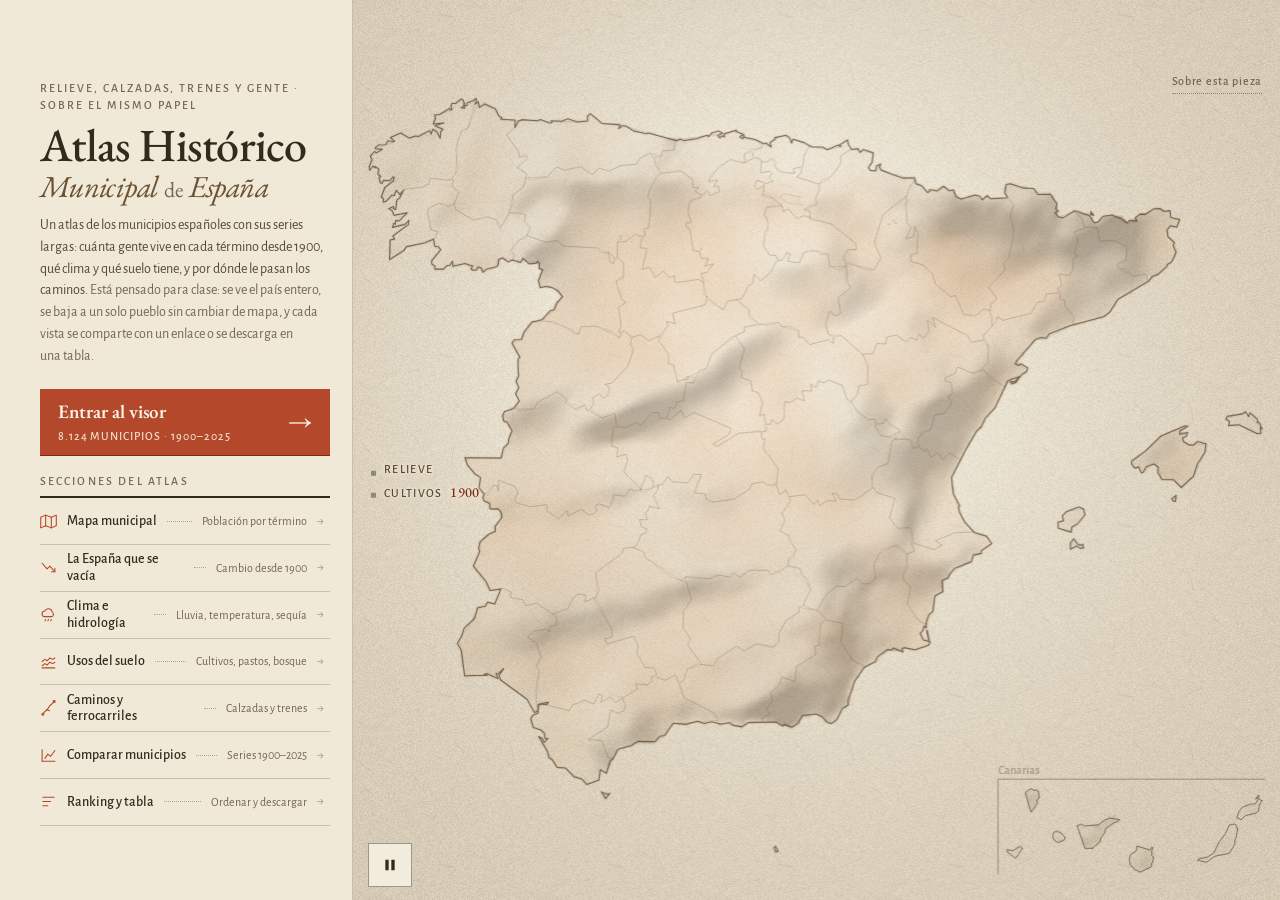
==== commit 726a4cbd: "Update spain_municipal from OneDrive (sprint visores 2026-09) Co-Authored-By: Claude Opus 5 (1M cont" ====
--- a/index.html
+++ b/index.html
@@ -12,7 +12,7 @@
 <link rel="stylesheet" href="https://fonts.googleapis.com/css2?family=EB+Garamond:ital,wght@0,400..700;1,400..600&family=Alegreya+Sans:wght@400;500;700&display=swap">
 <style>
 :root{
-  /* papel de mapa antiguo del IGN: crema, sanguina, ceniza, sombra tostada (css/styles.css del visor) */
+  /* papel de mapa antiguo: crema, tinta, sanguina, teal de agua (los mismos tokens viven en css/styles.css) */
   --papel:#F1E9D7; --cal:#FBF6E9;
   --tinta:#332A1E; --tinta2:#584735; --muted:#75664F;
   --hair:rgba(51,42,30,.22); --hair2:rgba(51,42,30,.44);
@@ -79,84 +79,63 @@
 body.on .enter.d2{transition-delay:.10s}
 body.on .enter.d3{transition-delay:.15s}
 
-/* ---------- el escenario: mapa + serie + barra de tiempo ---------- */
-.stage{--chart-h:clamp(126px,19vh,178px);grid-column:2;position:relative;min-height:0;display:flex;flex-direction:column;border-left:1px solid var(--hair);background:var(--papel)}
-.scene{flex:1 1 auto;min-height:0;display:flex;flex-direction:column;position:relative}
-.mapbox{position:relative;flex:1 1 auto;min-height:0;overflow:hidden;touch-action:none;cursor:crosshair}
-.mapbox canvas{position:absolute;inset:0;width:100%;height:100%;display:block}
-.maplabel{position:absolute;left:14px;top:12px;font-size:12px;letter-spacing:.06em;text-transform:uppercase;color:var(--muted);
-          font-weight:500;pointer-events:none;background:rgba(251,246,233,.72);padding:3px 6px 2px}
-.maplabel b{color:var(--tinta);font-weight:700}
-.chartbox{position:relative;flex:0 0 auto;height:var(--chart-h);border-top:1px solid var(--hair);background:var(--cal);touch-action:none;cursor:col-resize}
-.chartbox canvas{position:absolute;inset:0;width:100%;height:100%;display:block}
-.chartlabel{position:absolute;left:14px;top:8px;font-size:12px;letter-spacing:.06em;text-transform:uppercase;color:var(--muted);font-weight:500;pointer-events:none;max-width:calc(100% - 28px);white-space:nowrap;overflow:hidden;text-overflow:ellipsis}
-.chartlabel b{color:var(--sanguina-osc);font-weight:700}
-.chartlabel em{color:var(--teal);font-style:normal;font-weight:700}
-
-/* leyenda compacta, siempre visible, en el rincón atlántico del mapa */
-.key{position:absolute;left:14px;bottom:calc(var(--chart-h) + 12px);max-width:min(238px,44%);font-size:12px;line-height:1.3;color:var(--tinta2);
-     background:rgba(251,246,233,.84);border:1px solid rgba(107,82,51,.35);padding:8px 10px 7px;pointer-events:none}
-.key .kcount{font-family:var(--display);font-size:15px;line-height:1.15;color:var(--tinta);margin-bottom:6px}
-.key .kcount b{font-weight:700;font-size:22px;color:var(--teal);letter-spacing:-.01em}
-.key .kcount b.g{color:var(--sanguina)}
-.key .ramp{display:grid;grid-template-columns:repeat(9,1fr);gap:2px;width:100%;max-width:216px;margin:2px 0 1px}
-.key .ramp i{display:block;height:11px;border:1.5px solid transparent}
-.key .ticks{display:grid;grid-template-columns:repeat(9,1fr);max-width:216px;font-size:12px;color:var(--muted);letter-spacing:0;text-align:center;line-height:1.1}
-.key .ticks span{grid-column:span 1}
-.key .ticks .l{text-align:left;grid-column:1/3}.key .ticks .m{grid-column:5/6}.key .ticks .r{text-align:right;grid-column:8/10}
-.key .sizes{display:flex;align-items:center;gap:5px;margin-top:5px;color:var(--muted)}
-.key .sizes i{display:inline-block;border-radius:50%;background:var(--sombra);opacity:.8;vertical-align:middle}
-.key .knote{margin-top:5px;color:var(--muted);font-size:12px;line-height:1.25}
-
-/* tooltip */
-.tip{position:absolute;z-index:5;pointer-events:none;background:var(--cal);border:1px solid rgba(107,82,51,.7);
-     padding:7px 10px 8px;min-width:170px;max-width:250px;font-size:13px;line-height:1.3;color:var(--tinta);box-shadow:0 2px 8px rgba(51,42,30,.14)}
-.tip b{display:block;font-family:var(--display);font-size:17px;font-weight:600;line-height:1.05;margin-bottom:1px}
-.tip .prov{display:block;color:var(--muted);font-size:12px;letter-spacing:.05em;text-transform:uppercase;margin-bottom:4px}
-.tip .v{display:block}
-.tip .v i{font-style:normal;color:var(--muted)}
-.tip .d{display:block;margin-top:2px;font-weight:700}
-.tip .d.loss{color:var(--teal)}.tip .d.gain{color:var(--sanguina)}
-.tip a{display:inline-block;margin-top:5px;color:var(--sanguina-osc);font-weight:500;pointer-events:auto;text-decoration:none;border-bottom:1px solid var(--hair2)}
-.tip.pinned{border-color:var(--tinta)}
-
-/* barra de tiempo */
-.tbar{flex:0 0 auto;display:grid;grid-template-columns:48px 1fr auto;align-items:center;gap:14px;
-      padding:8px 16px 8px 12px;border-top:1px solid var(--hair2);background:var(--papel);min-height:66px}
-.tbar button{width:48px;height:48px;border:1.5px solid var(--tinta);background:var(--cal);color:var(--tinta);cursor:pointer;
-             display:flex;align-items:center;justify-content:center;padding:0;transition:background .16s}
-.tbar button:hover,.tbar button:focus-visible{background:var(--sanguina);color:var(--cal);border-color:var(--sanguina-osc);outline:none}
-.tbar button svg{width:20px;height:20px;fill:currentColor}
-.tbar button .pause{display:none}
-.tbar button[aria-pressed="true"] .pause{display:block}
-.tbar button[aria-pressed="true"] .play{display:none}
-.slider{position:relative;height:52px;display:flex;align-items:flex-start;padding-top:2px}
-.slider input{-webkit-appearance:none;appearance:none;width:100%;height:36px;margin:0;background:transparent;cursor:pointer}
-.slider input::-webkit-slider-runnable-track{height:2px;background:var(--hair2)}
-.slider input::-moz-range-track{height:2px;background:var(--hair2)}
-.slider input::-webkit-slider-thumb{-webkit-appearance:none;width:22px;height:22px;margin-top:-10px;background:var(--sanguina);border:2px solid var(--cal);box-shadow:0 0 0 1px var(--sanguina-osc)}
-.slider input::-moz-range-thumb{width:18px;height:18px;background:var(--sanguina);border:2px solid var(--cal);box-shadow:0 0 0 1px var(--sanguina-osc);border-radius:0}
-.slider input:focus-visible{outline:2px solid var(--sanguina);outline-offset:-2px}
-.slider .marks{position:absolute;left:11px;right:11px;bottom:0;display:flex;justify-content:space-between;font-size:12px;color:var(--muted);pointer-events:none;letter-spacing:.02em}
-.year{font-family:var(--display);font-weight:600;font-size:clamp(34px,3.2vw,44px);line-height:1;color:var(--tinta);min-width:3.1ch;text-align:right;
-      font-variant-numeric:tabular-nums lining-nums;letter-spacing:-.01em}
-.year small{display:block;font-family:var(--sans);font-weight:500;font-size:12px;letter-spacing:.08em;text-transform:uppercase;color:var(--muted);text-align:right;margin-top:3px}
+/* ---------- la escena: un solo lienzo, sin paneles ---------- */
+.stage{grid-column:2;position:relative;min-height:0;overflow:hidden;border-left:1px solid var(--hair);background:var(--papel);
+       touch-action:pan-y;cursor:crosshair;user-select:none;-webkit-user-select:none}
+.stage canvas{position:absolute;inset:0;width:100%;height:100%;display:block}
+.stage.grab{cursor:ew-resize}
+
+/* los rótulos de las capas: se encienden al entrar, en el hueco atlántico de la lámina */
+.capas{position:absolute;left:clamp(12px,1.4vw,22px);top:58%;transform:translateY(-46%);margin:0;padding:6px 10px 6px 0;list-style:none;
+       pointer-events:none;font-size:12px;letter-spacing:.11em;text-transform:uppercase;font-weight:500;line-height:1.25;
+       text-shadow:0 0 7px var(--papel),0 0 3px var(--papel),0 0 1px var(--papel)}
+.capas li{display:flex;align-items:baseline;gap:8px;min-height:22px;color:var(--muted);opacity:0;transform:translateX(-6px);
+          transition:opacity .7s ease,transform .7s ease,color .5s}
+.capas li::before{content:"";width:5px;height:5px;background:var(--hair2);flex:0 0 5px;align-self:center;transition:background .5s,transform .5s}
+.capas li.on{opacity:1;transform:none;color:var(--tinta2)}
+.capas li.now{color:var(--tinta)}
+.capas li.now::before{background:var(--sanguina);transform:scale(1.35)}
+.capas li b{font-weight:500}
+.capas li span{font-family:var(--display);text-transform:none;letter-spacing:.01em;font-size:14px;color:var(--sanguina-osc);font-variant-numeric:tabular-nums lining-nums;white-space:nowrap}
+.capas li span:empty{display:none}
+
+/* el año, discreto, en el rincón del Cantábrico oriental */
+.clock{position:absolute;right:clamp(12px,1.4vw,22px);top:clamp(10px,1.4vh,18px);text-align:right;pointer-events:none;
+       font-family:var(--display);font-weight:500;font-size:clamp(26px,2.4vw,34px);line-height:1;color:var(--tinta);
+       font-variant-numeric:tabular-nums lining-nums;letter-spacing:-.01em;opacity:0;transition:opacity .6s}
+.clock.on{opacity:.82}
+.clock small{display:block;font-family:var(--sans);font-weight:500;font-size:12px;letter-spacing:.14em;text-transform:uppercase;color:var(--muted);margin-top:4px}
+
+/* control mínimo: pausa/reproduce, 44 px, en la esquina atlántica */
+.ctl{position:absolute;left:clamp(10px,1.2vw,18px);bottom:clamp(10px,1.4vh,18px);display:flex;align-items:center;gap:10px;z-index:4}
+.ctl button{width:44px;height:44px;border:1px solid var(--hair2);background:rgba(251,246,233,.78);color:var(--tinta);cursor:pointer;
+            display:flex;align-items:center;justify-content:center;padding:0;transition:background .16s,border-color .16s}
+.ctl button:hover,.ctl button:focus-visible{background:var(--cal);border-color:var(--tinta);outline:none}
+.ctl button:focus-visible{outline:2px solid var(--sanguina);outline-offset:2px}
+.ctl button[hidden]{display:none}
+.ctl button svg{width:16px;height:16px;fill:currentColor}
+.ctl button .pause{display:none}
+.ctl button[aria-pressed="true"] .pause{display:block}
+.ctl button[aria-pressed="true"] .play{display:none}
+.ctl .hint{position:absolute;left:0;bottom:52px;white-space:nowrap;font-size:12px;color:var(--muted);letter-spacing:.04em;opacity:0;transition:opacity .6s;pointer-events:none}
+.ctl .hint.on{opacity:1}
+
+/* «Sobre esta pieza»: un enlace pequeño y una nota que se abre encima del papel */
+.about{position:absolute;right:clamp(12px,1.4vw,22px);top:calc(clamp(10px,1.4vh,18px) + clamp(52px,4.4vw,64px));z-index:4;text-align:right}
+.about button{appearance:none;background:none;border:0;padding:6px 0;font:500 12px/1 var(--sans);letter-spacing:.06em;color:var(--muted);
+              cursor:pointer;border-bottom:1px dotted var(--hair2)}
+.about button:hover,.about button:focus-visible{color:var(--sanguina-osc);border-bottom-color:var(--sanguina-osc);outline:none}
+.about .note{position:absolute;right:0;top:100%;margin-top:8px;width:min(300px,72vw);text-align:left;background:rgba(251,246,233,.96);
+             border:1px solid var(--hair2);padding:10px 12px;font-size:12.5px;line-height:1.4;color:var(--tinta2);box-shadow:0 2px 10px rgba(51,42,30,.12)}
+.about .note[hidden]{display:none}
 
 @media (max-width:919px) and (orientation:portrait){
   body{overflow:auto}
   .page{height:auto;min-height:100dvh;grid-template-columns:1fr;grid-template-rows:auto auto auto}
   .col{display:contents}
   .head{grid-column:1;grid-row:1;padding:calc(12px + env(safe-area-inset-top,0px)) var(--padx) 10px}
-  .stage{grid-column:1;grid-row:2;border-left:0;border-top:1px solid var(--hair)}
-  .scene{min-height:52vh;min-height:52dvh}
-  .stage{--chart-h:118px}
-  .mapbox{flex:1 1 auto;min-height:240px}
-  .key{position:static;max-width:none;border-left:0;border-right:0;border-bottom:0;padding:6px var(--padx) 6px;background:var(--cal);font-size:12px}
-  .key .kcount{font-size:13.5px;margin-bottom:4px}.key .kcount b{font-size:18px}
-  .key .knote{display:none}
-  .key .ramp,.key .ticks{max-width:190px}
-  .key .body{display:grid;grid-template-columns:auto 1fr;gap:4px 14px;align-items:center}
-  .key .sizes{margin-top:0}
+  .stage{grid-column:1;grid-row:2;border-left:0;border-top:1px solid var(--hair);border-bottom:1px solid var(--hair);
+         min-height:56vh;min-height:56dvh;height:56dvh}
   .nav{grid-column:1;grid-row:3;padding:14px var(--padx) calc(84px + env(safe-area-inset-bottom,0px))}
   .cta{position:fixed;left:12px;right:12px;bottom:calc(10px + env(safe-area-inset-bottom,0px));z-index:20;min-height:54px;box-shadow:0 6px 18px rgba(51,42,30,.28)}
   .indexlabel{margin-top:0}
@@ -167,11 +146,14 @@
   .idx a{min-height:44px;padding:4px 0;grid-template-columns:17px 1fr 13px}
   .idx a b{font-size:14px}
   .idx a s,.idx a u{display:none}
-  .tbar{grid-template-columns:44px 1fr auto;gap:10px;padding:6px 12px;min-height:60px}
-  .tbar button{width:44px;height:44px}
-  .year{font-size:32px}
-  .maplabel{left:8px;top:8px;font-size:12px}
-  .tip{max-width:220px;font-size:12.5px}
+  .capas{left:8px;top:auto;bottom:64px;transform:none;letter-spacing:.08em;line-height:1.2;padding:4px 8px 4px 0;background:rgba(241,233,215,.72)}
+  .capas li{min-height:19px;gap:6px}
+  .capas li:not(.on){display:none}
+  .capas li span{font-size:13px}
+  .clock{font-size:24px}
+  .clock small{display:none}
+  .about{top:44px}
+  .ctl .hint{display:none}
 }
 @media (max-height:560px) and (orientation:landscape){
   .col{padding-top:12px;padding-bottom:12px}
@@ -181,18 +163,19 @@
   .cta{min-height:44px;font-size:17px}
   .idx a{min-height:32px;padding:2px 0;grid-template-columns:17px 1fr 13px}
   .idx a s,.idx a u{display:none}
-  .stage{--chart-h:96px}
-  .tbar{min-height:56px;padding:4px 12px}
-  .year{font-size:28px}
-}
-@media (prefers-reduced-motion:reduce){ .enter{transition:none;opacity:1;transform:none} .idx a,.cta,.tbar button{transition:none} }
+  .capas li{min-height:18px}
+}
+@media (prefers-reduced-motion:reduce){
+  .enter{transition:none;opacity:1;transform:none}
+  .idx a,.cta,.ctl button,.capas li,.clock{transition:none}
+}
 </style>
 </head>
 <body>
 <main class="page">
   <div class="col">
     <header class="head">
-      <p class="eyebrow enter">Del censo de 1900 <i>·</i> al padrón de 2025</p>
+      <p class="eyebrow enter">Relieve, calzadas, trenes y gente <i>·</i> sobre el mismo papel</p>
       <h1 class="enter">Atlas Histórico<em>Municipal <span class="de">de</span> España</em></h1>
       <p class="lede enter d2">Un atlas de los municipios españoles con sus series largas: cuánta gente vive en cada término desde 1900, qué clima y qué suelo tiene, y por dónde le pasan los caminos.<span class="q"> Está pensado para clase: se ve el país entero, se baja a un solo pueblo sin cambiar de mapa, y cada vista se comparte con un enlace o se descarga en una tabla.</span></p>
     </header>
@@ -226,67 +209,56 @@
     </nav>
   </div>
 
-  <section class="stage" id="stage" aria-label="Población de los municipios de España, 1900–2025">
-    <div class="scene">
-      <div class="mapbox" id="mapbox">
-        <canvas id="map" aria-hidden="true"></canvas>
-        <div class="maplabel">Municipios · habitantes en <b id="mapYear">2025</b> · color respecto a 1900</div>
-        <div class="tip" id="tip" hidden></div>
-      </div>
-      <div class="key" id="key" aria-live="off">
-        <div class="kcount"><b id="kLoss">0</b> municipios con menos gente que en 1900 · <b class="g" id="kGain">0</b> con más</div>
-        <div class="body">
-          <div>
-            <div class="ramp" id="ramp"></div>
-            <div class="ticks"><span class="l">≤ −75 %</span><span class="m">1900</span><span class="r">≥ ×4</span></div>
-          </div>
-          <div class="sizes"><i style="width:4px;height:4px"></i> 100 <i style="width:8px;height:8px"></i> 10.000 <i style="width:13px;height:13px"></i> 1 M hab.</div>
-        </div>
-        <div class="knote">Anillo: menos gente que en 1900; punto de sanguina: más. Entre censos se interpola para dibujar; los datos son los de cada censo (decenales 1900–1991; padrón 2001, 2011, 2021 y 2025).</div>
-      </div>
-      <div class="chartbox" id="chartbox">
-        <canvas id="chart" aria-hidden="true"></canvas>
-        <div class="chartlabel" id="chartLabel">Población de España · habitantes · 1900–2025</div>
-      </div>
+  <section class="stage" id="stage" aria-label="Palimpsesto del territorio: relieve, cultivos, calzadas romanas, ferrocarriles desde 1848, población desde 1900 y embalses hasta 2020, dibujados uno sobre otro">
+    <canvas id="c" aria-hidden="true"></canvas>
+    <ol class="capas" id="capas" aria-hidden="true">
+      <li data-l="relieve"><b>Relieve</b><span></span></li>
+      <li data-l="cultivos"><b>Cultivos</b><span></span></li>
+      <li data-l="calzadas"><b>Calzadas romanas</b><span></span></li>
+      <li data-l="ferro"><b>Ferrocarril</b><span></span></li>
+      <li data-l="pob"><b>Población</b><span></span></li>
+      <li data-l="emb"><b>Embalses</b><span></span></li>
+    </ol>
+    <div class="clock" id="clock" aria-hidden="true"><b id="yr">1848</b><small id="yrNote">año</small></div>
+    <div class="about">
+      <button type="button" id="aboutBtn" aria-expanded="false" aria-controls="aboutNote">Sobre esta pieza</button>
+      <div class="note" id="aboutNote" hidden>Relieve por la altitud de cada municipio (HistoReCo) y cultivos como parte cultivada del término en 1900 y 2020 (HYDE/LUH2); calzadas romanas (DARMC); ferrocarriles con su año de apertura (Tirado et al., Ivie); población de los censos 1900–1991 y del padrón 2001–2025 (Goerlich/Mas, INE), interpolada entre cortes solo para dibujar; embalses por su superficie en cada década 1900–2020 (HistoReCo). Es una pieza para mirar: las cifras están en el visor.</div>
     </div>
-    <div class="tbar">
-      <button id="play" type="button" aria-label="Reproducir" aria-pressed="false" title="Reproducir / pausar (espacio)">
+    <div class="ctl">
+      <button id="play" type="button" aria-label="Pausar" aria-pressed="true" title="Pausar / reproducir (espacio)">
         <svg class="play" viewBox="0 0 24 24" aria-hidden="true"><path d="M6 4l14 8-14 8z"/></svg>
         <svg class="pause" viewBox="0 0 24 24" aria-hidden="true"><path d="M5 4h5v16H5zM14 4h5v16h-5z"/></svg>
       </button>
-      <div class="slider">
-        <input type="range" id="slider" min="1900" max="2025" step="1" value="1900" aria-label="Año" aria-valuetext="1900">
-        <div class="marks" aria-hidden="true"><span>1900</span><span>1950</span><span>2000</span><span>2025</span></div>
-      </div>
-      <output class="year" id="yearOut" for="slider">1900<small id="yearNote">censo</small></output>
+      <span class="hint" id="hint">arrastra para recorrer los años</span>
     </div>
   </section>
 </main>
 
 <script src="portada/spain.js"></script>
+<script src="portada/spain-muni.js"></script>
 <script src="portada/spain-muni-v6.js"></script>
 <script src="portada/spain-muni-v6-pop1.js"></script>
 <script src="portada/spain-muni-v6-pop2.js"></script>
+<script src="portada/spain-muni-v7.js"></script>
 <script>
 (function(){
 'use strict';
-var S=window.SPAIN, D=window.SPAIN_MUNI_V6, PS=(window.SPAIN_MUNI_V6_POP1||'')+(window.SPAIN_MUNI_V6_POP2||'');
-var mapC=document.getElementById('map'), mapbox=document.getElementById('mapbox'),
-    chC=document.getElementById('chart'), chartbox=document.getElementById('chartbox'),
-    tip=document.getElementById('tip'), playBtn=document.getElementById('play'), slider=document.getElementById('slider'),
-    yearOut=document.getElementById('yearOut'), yearNote=document.getElementById('yearNote'), mapYear=document.getElementById('mapYear'),
-    kLoss=document.getElementById('kLoss'), kGain=document.getElementById('kGain'), chartLabel=document.getElementById('chartLabel');
+var S=window.SPAIN, D=window.SPAIN_MUNI_V6, R5=window.SPAIN_MUNI, K7=window.SPAIN_MUNI_V7,
+    PS=(window.SPAIN_MUNI_V6_POP1||'')+(window.SPAIN_MUNI_V6_POP2||'');
+var canvas=document.getElementById('c'), stage=document.getElementById('stage'),
+    capas=document.getElementById('capas'), clockEl=document.getElementById('clock'), yrEl=document.getElementById('yr'),
+    playBtn=document.getElementById('play'), hintEl=document.getElementById('hint'),
+    aboutBtn=document.getElementById('aboutBtn'), aboutNote=document.getElementById('aboutNote');
 var RM=!!(window.matchMedia&&window.matchMedia('(prefers-reduced-motion: reduce)').matches);
 requestAnimationFrame(function(){document.body.classList.add('on');});
-if(!S||!D||!PS||!mapC.getContext) return;
-var ctx=mapC.getContext('2d'), cctx=chC.getContext('2d'), TAU=Math.PI*2;
-
-/* ---------- paleta: papel, sanguina (ganan), ceniza/teal (pierden), como el mapa de «cambio» del visor ---------- */
-var PAPEL='#F1E9D7', CAL='#FBF6E9', TINTA='#332A1E', MUTED='#75664F', SOMBRA='#6B5233',
-    SANG='#B4482A', SANG_HI='#D9743F', SANG_OSC='#7C2C15', TEAL='#114855';
-var LOSSCOL=['#114855','#2F6570','#588088','#9AB9BD'];        /* < -75 %, -75..-50, -50..-21, -21..0 */
-var GAINCOL=['#E0A967','#D9743F','#B4482A','#7C2C15'];        /* 0..+26 %, +26..+100, +100..+300, > +300 */
-var NEUTRAL='#B9A88A';
+aboutBtn.addEventListener('click',function(){var open=aboutNote.hidden;aboutNote.hidden=!open;aboutBtn.setAttribute('aria-expanded',open?'true':'false');});
+document.addEventListener('pointerdown',function(e){if(!aboutNote.hidden&&!(e.target.closest&&e.target.closest('.about'))){aboutNote.hidden=true;aboutBtn.setAttribute('aria-expanded','false');}},true);
+if(!S||!D||!R5||!K7||!PS||!canvas.getContext) return;
+var ctx=canvas.getContext('2d'), TAU=Math.PI*2;
+
+/* ---------- paleta: papel, tinta, sanguina, teal de agua, ocre de los cultivos ---------- */
+var PAPEL='#F1E9D7', CAL='#FBF6E9', TINTA='#332A1E', TINTA2='#584735', MUTED='#75664F', SOMBRA='#6B5233',
+    SANG='#B4482A', SANG_HI='#D9743F', SANG_OSC='#7C2C15', TEAL='#114855', TEAL2='#2F6570', OCRE='#D5823D';
 function rgba(hex,a){var p=parseInt(hex.slice(1),16);return 'rgba('+((p>>16)&255)+','+((p>>8)&255)+','+(p&255)+','+a.toFixed(3)+')';}
 function mix(a,b,t){var pa=parseInt(a.slice(1),16),pb=parseInt(b.slice(1),16);
   var r=Math.round(((pa>>16)&255)+((((pb>>16)&255)-((pa>>16)&255))*t)),
@@ -299,18 +271,12 @@
 function fbm(x,seed){return noise(x,seed)*0.62+noise(x*2.31,seed+7)*0.26+noise(x*4.7,seed+19)*0.12;}
 function clamp(x){return x<0?0:x>1?1:x;}
 function easeOut(t){return 1-Math.pow(1-t,3);}
-
-/* leyenda: la rampa de nueve clases */
-(function(){var r=document.getElementById('ramp'),h='';
-  for(var j=0;j<4;j++)h+='<i style="border-color:'+LOSSCOL[j]+';background:'+CAL+'"></i>';
-  h+='<i style="background:'+NEUTRAL+'"></i>';
-  for(j=0;j<4;j++)h+='<i style="background:'+GAINCOL[j]+'"></i>';
-  r.innerHTML=h;})();
-
-/* ---------- decodificar el kit ---------- */
+function easeIn(t){return t*t;}
+
+/* ---------- decodificar los kits ---------- */
 var B64='ABCDEFGHIJKLMNOPQRSTUVWXYZabcdefghijklmnopqrstuvwxyz0123456789+/', LUT=new Int16Array(128);
 for(var q=0;q<64;q++)LUT[B64.charCodeAt(q)]=q;
-var NM=D.n, YRS=D.years, K=YRS.length, Y0=YRS[0], Y1=YRS[K-1];
+var NM=D.n, YRS=D.years, K=YRS.length, P0=YRS[0], P1=YRS[K-1];
 var BX=D.box, BW=BX[2]-BX[0], BH=BX[3]-BX[1];
 var mLon=new Float32Array(NM), mLat=new Float32Array(NM), mPrv=new Uint8Array(NM), mIne=new Int32Array(NM);
 var XY=D.xy, PV=D.pv, IN=D.ine, NAMES=D.names.split('|'), PROVN=D.prov;
@@ -320,113 +286,172 @@
   mPrv[i]=(PV.charCodeAt(i*2)-48)*10+(PV.charCodeAt(i*2+1)-48);
   mIne[i]=LUT[IN.charCodeAt(i*3)]*4096+LUT[IN.charCodeAt(i*3+1)]*64+LUT[IN.charCodeAt(i*3+2)];
 }
-/* series: 14 enteros exactos por municipio, varint zigzag sobre deltas (build/portada_kit_v6.py) */
+/* series de población: 14 enteros exactos por municipio, varint zigzag sobre deltas (build/portada_kit_v6.py) */
 var POP=new Int32Array(NM*K);
 (function(){var p=0,j=0,n=PS.length;
-  while(j<n&&p<NM*K){
-    var prev=0;
-    for(var k=0;k<K;k++){
-      var c0=LUT[PS.charCodeAt(j)],z;
+  while(j<n&&p<NM*K){var prev=0;
+    for(var k=0;k<K;k++){var c0=LUT[PS.charCodeAt(j)],z;
       if(c0<32){z=c0;j+=1;}
       else if(c0<52){z=32+(c0-32)*64+LUT[PS.charCodeAt(j+1)];j+=2;}
       else if(c0<60){z=1312+(c0-52)*4096+LUT[PS.charCodeAt(j+1)]*64+LUT[PS.charCodeAt(j+2)];j+=3;}
       else if(c0<63){z=34080+(c0-60)*262144+LUT[PS.charCodeAt(j+1)]*4096+LUT[PS.charCodeAt(j+2)]*64+LUT[PS.charCodeAt(j+3)];j+=4;}
       else{z=820512+LUT[PS.charCodeAt(j+1)]*262144+LUT[PS.charCodeAt(j+2)]*4096+LUT[PS.charCodeAt(j+3)]*64+LUT[PS.charCodeAt(j+4)];j+=5;}
-      prev+=(z&1)?-((z+1)>>1):(z>>1);
-      POP[p++]=prev;
-    }
-  }
+      prev+=(z&1)?-((z+1)>>1):(z>>1);POP[p++]=prev;}}
   if(p!==NM*K)console.warn('kit V6: series incompletas',p,NM*K);
 })();
-var NAC=D.nacional, NACY=D.yearsNac, NN=NAC.length, nacMax=0;
-for(i=0;i<NN;i++)if(NAC[i]>nacMax)nacMax=NAC[i];
 var ineIndex={};for(i=0;i<NM;i++)ineIndex[mIne[i]]=i;
-
-/* interpolación entre cortes: solo para dibujar */
 function segOf(y){var s=0;while(s<K-2&&y>=YRS[s+1])s++;return s;}
-function popAt(m,y){if(y<=Y0)return POP[m*K];if(y>=Y1)return POP[m*K+K-1];
+function popAt(m,y){if(y<=P0)return POP[m*K];if(y>=P1)return POP[m*K+K-1];
   var s=segOf(y),f=(y-YRS[s])/(YRS[s+1]-YRS[s]),a=POP[m*K+s],b=POP[m*K+s+1];return a+(b-a)*f;}
-function nacAt(y){if(y<=NACY[0])return NAC[0];if(y>=NACY[NN-1])return NAC[NN-1];
-  var s=0;while(s<NN-2&&y>=NACY[s+1])s++;var f=(y-NACY[s])/(NACY[s+1]-NACY[s]);return NAC[s]+(NAC[s+1]-NAC[s])*f;}
-function isCensus(y){for(var k=0;k<K;k++)if(YRS[k]===y)return true;return false;}
-function censusBounds(y){var s=segOf(y);return [YRS[s],YRS[s+1]];}
-
-/* ---------- proyección: cónica conforme de Lambert, como el kit del atlas ---------- */
-var RAD=Math.PI/180,P1=37*RAD,P2=43*RAD,L0=-3*RAD,P0=40*RAD;
-var cn=Math.log(Math.cos(P1)/Math.cos(P2))/Math.log(Math.tan(Math.PI/4+P2/2)/Math.tan(Math.PI/4+P1/2));
-var cF=Math.cos(P1)*Math.pow(Math.tan(Math.PI/4+P1/2),cn)/cn;
-var cR0=cF/Math.pow(Math.tan(Math.PI/4+P0/2),cn);
-function raw(lon,lat){var r=cF/Math.pow(Math.tan(Math.PI/4+lat*RAD/2),cn),th=cn*(lon*RAD-L0);
-  return [r*Math.sin(th),cR0-r*Math.cos(th)];}
+
+/* kit V7: altitud, cultivos 1900/2020, embalses por década (build/portada_kit_v7.py) */
+var ALT=new Float32Array(NM), LU0=new Float32Array(NM), LU1=new Float32Array(NM), HY=K7.years, HK=HY.length;
+for(i=0;i<NM;i++){var av=LUT[K7.alt.charCodeAt(i*2)]*64+LUT[K7.alt.charCodeAt(i*2+1)];ALT[i]=av?(av-1)/4094*2500:NaN;
+  LU0[i]=LUT[K7.lu.charCodeAt(i*2)]/63;LU1[i]=LUT[K7.lu.charCodeAt(i*2+1)]/63;}
+var EMB=[];(function(){var s=K7.emb;for(var r=0;r+16<=s.length;r+=16){
+  var idx=LUT[s.charCodeAt(r)]*4096+LUT[s.charCodeAt(r+1)]*64+LUT[s.charCodeAt(r+2)],a=new Float32Array(HK);
+  for(var k=0;k<HK;k++){var c=LUT[s.charCodeAt(r+3+k)];a[k]=c?Math.pow(10,3.5+(c-1)/62*4.3):0;}
+  EMB.push({m:idx,a:a});}})();
+function embAt(e,y){if(y<=HY[0])return e.a[0];if(y>=HY[HK-1])return e.a[HK-1];
+  var s=0;while(s<HK-2&&y>=HY[s+1])s++;var f=(y-HY[s])/(HY[s+1]-HY[s]);return e.a[s]+(e.a[s+1]-e.a[s])*f;}
+
+/* kit V5: las rutas (calzadas y tres ferrocarriles con su año de apertura) */
+var BX5=R5.box, BW5=BX5[2]-BX5[0], BH5=BX5[3]-BX5[1];
+function d2(s,o){return LUT[s.charCodeAt(o)]*64+LUT[s.charCodeAt(o+1)];}
+var LAYERS=[{id:'calzadas',col:SANG_OSC,w:1.15},{id:'iberico',col:TINTA,w:1.25},{id:'estrecho',col:SOMBRA,w:0.95},{id:'ave',col:SANG,w:1.9}];
+var LINES=[];
+LAYERS.forEach(function(L,li){var str=R5.rutas[L.id];if(!str)return;var recs=str.split('|');
+  for(var j=0;j<recs.length;j++){var r=recs[j];if(r.length<8)continue;var op=d2(r,0),yr=op?op+1700:0,n=((r.length-4)/4)|0,pts=new Array(n);
+    for(var m=0;m<n;m++){var oo=4+m*4;pts[m]=[BX5[0]+d2(r,oo)/4095*BW5,BX5[1]+d2(r,oo+2)/4095*BH5];}
+    LINES.push({L:li,y:yr,g:pts,s:j});}});
+var RAIL=LINES.filter(function(l){return l.y>0;}).sort(function(a,b){return a.y-b.y;});
+var ROADS=LINES.filter(function(l){return !l.y;});
+var Y0=1848, Y1=2025, RAIL_END=RAIL.length?RAIL[RAIL.length-1].y:2020;
+
+/* ---------- proyección: cónica conforme de Lambert, la del atlas ---------- */
+var RAD=Math.PI/180,PA=37*RAD,PB=43*RAD,L0=-3*RAD,PC=40*RAD;
+var cn=Math.log(Math.cos(PA)/Math.cos(PB))/Math.log(Math.tan(Math.PI/4+PB/2)/Math.tan(Math.PI/4+PA/2));
+var cF=Math.cos(PA)*Math.pow(Math.tan(Math.PI/4+PA/2),cn)/cn;
+var cR0=cF/Math.pow(Math.tan(Math.PI/4+PC/2),cn);
+function raw(lon,lat){var r=cF/Math.pow(Math.tan(Math.PI/4+lat*RAD/2),cn),th=cn*(lon*RAD-L0);return [r*Math.sin(th),cR0-r*Math.cos(th)];}
 function cent(r){var x=0,y=0;for(var j=0;j<r.length;j++){x+=r[j][0];y+=r[j][1];}return [x/r.length,y/r.length];}
 function bboxOf(rs){var b=[Infinity,Infinity,-Infinity,-Infinity];
   rs.forEach(function(r){r.forEach(function(p){if(p[0]<b[0])b[0]=p[0];if(p[1]<b[1])b[1]=p[1];if(p[0]>b[2])b[2]=p[0];if(p[1]>b[3])b[3]=p[1];});});return b;}
 var mainRings=[],canRings=[],fitRings=[];
-S.outline.forEach(function(r){var c=cent(r);
-  if(c[0]<-10)canRings.push(r);else{mainRings.push(r);if(c[1]>35.95)fitRings.push(r);}});
+S.outline.forEach(function(r){var c=cent(r);if(c[0]<-10)canRings.push(r);else{mainRings.push(r);if(c[1]>35.95)fitRings.push(r);}});
 var mainRaw=mainRings.map(function(r){return r.map(function(p){return raw(p[0],p[1]);});});
 var canRaw=canRings.map(function(r){return r.map(function(p){return raw(p[0],p[1]);});});
 var fitB=bboxOf(fitRings.map(function(r){return r.map(function(p){return raw(p[0],p[1]);});}));
 var canB=bboxOf(canRaw);
 var provRaw=S.provinces.map(function(p){return {can:p.c[0]<-10,rings:p.rings.map(function(r){return r.map(function(pt){return raw(pt[0],pt[1]);});})};});
-var muRaw=new Array(NM);
-for(i=0;i<NM;i++)muRaw[i]=raw(mLon[i],mLat[i]);
+var muRaw=new Array(NM);for(i=0;i<NM;i++)muRaw[i]=raw(mLon[i],mLat[i]);
+LINES.forEach(function(l){l.r=l.g.map(function(p){return raw(p[0],p[1]);});});
 
 /* ---------- disposición ---------- */
-var W,H,dpr,mobile,pad,k,ox,oy,scale,inset,CW,CH;
-var mx=new Float32Array(NM),my=new Float32Array(NM),mR=new Float32Array(NM),mPop=new Float32Array(NM);
-var mainScr,canScr,provScr,paperPat,paperLayer,lineLayer,dotLayer,dotCtx,dotYear=-1;
-var grid,gridW,gridH,CELL=18;
+var W,H,dpr,mobile,pad,k,ox,oy,scale,inset,pxPerKm,axis;
+var mx=new Float32Array(NM),my=new Float32Array(NM),mR=new Float32Array(NM);
+var mainScr,canScr,provScr,paperPat,paperLayer,reliefLayer,luLayer0,luLayer1,roadLayer,roadCtx,roadsDone=false,
+    netLayer,netCtx,netIdx=0,netYear=Y0-1,dotLayer,dotCtx,dotYear=-1,lineLayer,grid,gridW,gridH,CELL=18,sprites={};
 function sx(p){return [ox+(p[0]-fitB[0])*k,oy+(fitB[3]-p[1])*k];}
 function sxc(p){return [inset.x0+(p[0]-canB[0])*inset.k,inset.y0+(canB[3]-p[1])*inset.k];}
+function newLayer(){var c=document.createElement('canvas');c.width=canvas.width;c.height=canvas.height;var g=c.getContext('2d');g.setTransform(dpr,0,0,dpr,0,0);return [c,g];}
 
 function makePaperTile(){
   var t=document.createElement('canvas'),TS=170;t.width=TS;t.height=TS;
   var g=t.getContext('2d');g.fillStyle=PAPEL;g.fillRect(0,0,TS,TS);
   var im=g.getImageData(0,0,TS,TS),d=im.data,j;
-  for(j=0;j<d.length;j+=4){var n=(hash(j*0.37)-0.5)*26+(hash(j*0.041)-0.5)*17;
+  for(j=0;j<d.length;j+=4){var n=(hash(j*0.37)-0.5)*24+(hash(j*0.041)-0.5)*16;
     d[j]=Math.max(0,Math.min(255,d[j]+n));d[j+1]=Math.max(0,Math.min(255,d[j+1]+n*0.94));d[j+2]=Math.max(0,Math.min(255,d[j+2]+n*0.82));}
-  g.putImageData(im,0,0);
-  g.lineWidth=1;
+  g.putImageData(im,0,0);g.lineWidth=1;
   for(j=0;j<30;j++){var x0=hash(j*5.1)*TS,y0=hash(j*7.7)*TS,ln=5+hash(j*3.3)*24,an=hash(j*11.1)*6.2832;
     g.strokeStyle=hash(j*2.2)>0.5?'rgba(255,252,240,0.55)':'rgba(122,100,68,0.13)';
     g.beginPath();g.moveTo(x0,y0);g.lineTo(x0+Math.cos(an)*ln,y0+Math.sin(an)*ln);g.stroke();}
   return t;
 }
+function wobblyRing(g,rg,seed){
+  g.beginPath();
+  for(var j=0;j<rg.length;j++){var p=rg[j],dx=fbm(j*0.5,seed)*0.9,dy=fbm(j*0.5+3,seed+6)*0.9;
+    if(j===0)g.moveTo(p[0]+dx,p[1]+dy);else g.lineTo(p[0]+dx,p[1]+dy);}
+  g.closePath();
+}
 function drawOutline(g){
-  function ring(rg,lw,al,col){
-    g.beginPath();
-    for(var j=0;j<rg.length;j++){
-      var p=rg[j],dx=fbm(j*0.5,7)*0.9,dy=fbm(j*0.5+3,13)*0.9;
-      if(j===0)g.moveTo(p[0]+dx,p[1]+dy);else g.lineTo(p[0]+dx,p[1]+dy);
-    }
-    g.closePath();g.globalAlpha=al;g.strokeStyle=col;g.lineWidth=lw;g.stroke();g.globalAlpha=1;
-  }
+  function ring(rg,lw,al,col){wobblyRing(g,rg,7);g.globalAlpha=al;g.strokeStyle=col;g.lineWidth=lw;g.stroke();g.globalAlpha=1;}
   g.lineJoin='round';g.lineCap='round';
-  provScr.forEach(function(pr){pr.forEach(function(rg){if(rg.length>2)ring(rg,0.8*scale,0.30,SOMBRA);});});
-  mainScr.forEach(function(rg){if(rg.length<3)return;ring(rg,3.0*scale,0.10,SOMBRA);ring(rg,1.25*scale,0.62,mix(TINTA,SOMBRA,0.35));});
-  canScr.forEach(function(rg){if(rg.length<3)return;ring(rg,1.1*scale,0.55,mix(TINTA,SOMBRA,0.35));});
-  /* recuadro de Canarias */
-  g.globalAlpha=0.6;g.strokeStyle=SOMBRA;g.lineWidth=1;
+  provScr.forEach(function(pr){pr.forEach(function(rg){if(rg.length>2)ring(rg,0.7*scale,0.22,SOMBRA);});});
+  mainScr.forEach(function(rg){if(rg.length<3)return;ring(rg,3.0*scale,0.09,SOMBRA);ring(rg,1.2*scale,0.6,mix(TINTA,SOMBRA,0.35));});
+  canScr.forEach(function(rg){if(rg.length<3)return;ring(rg,1.05*scale,0.55,mix(TINTA,SOMBRA,0.35));});
+  g.globalAlpha=0.55;g.strokeStyle=SOMBRA;g.lineWidth=1;
   var bx=inset.x0-9,by=inset.y0-9;
   g.beginPath();g.moveTo(bx,inset.y1+2);g.lineTo(bx,by);g.lineTo(inset.x1+2,by);g.stroke();
   g.font='500 12px "Alegreya Sans", system-ui, sans-serif';g.fillStyle=MUTED;g.textAlign='left';g.textBaseline='bottom';
   g.fillText('Canarias',bx,by-3);g.globalAlpha=1;
 }
-function newLayer(){var c=document.createElement('canvas');c.width=mapC.width;c.height=mapC.height;var g=c.getContext('2d');g.setTransform(dpr,0,0,dpr,0,0);return [c,g];}
+
+/* ---------- los campos: relieve y cultivos, interpolados de los centroides a una rejilla y recortados a la tierra ---------- */
+function buildFields(){
+  var G=mobile?4:3, gw=Math.ceil(W/G)+1, gh=Math.ceil(H/G)+1, N=gw*gh;
+  /* máscara de tierra: la costa rellena a la resolución de la rejilla */
+  var mc=document.createElement('canvas');mc.width=gw;mc.height=gh;var mg=mc.getContext('2d');
+  mg.setTransform(1/G,0,0,1/G,0,0);mg.fillStyle='#000';
+  mainScr.forEach(function(rg){if(rg.length<3)return;mg.beginPath();rg.forEach(function(p,j){if(j)mg.lineTo(p[0],p[1]);else mg.moveTo(p[0],p[1]);});mg.closePath();mg.fill();});
+  canScr.forEach(function(rg){if(rg.length<3)return;mg.beginPath();rg.forEach(function(p,j){if(j)mg.lineTo(p[0],p[1]);else mg.moveTo(p[0],p[1]);});mg.closePath();mg.fill();});
+  var mask=mg.getImageData(0,0,gw,gh).data;
+  /* cubos para la búsqueda de vecinos */
+  var BK=Math.max(16,Math.round(22*scale)), bw=Math.ceil(W/BK)+1, bh=Math.ceil(H/BK)+1, buckets=new Array(bw*bh);
+  for(var i=0;i<NM;i++){var bx=(mx[i]/BK)|0,by=(my[i]/BK)|0;if(bx<0||by<0||bx>=bw||by>=bh)continue;var c=by*bw+bx;(buckets[c]||(buckets[c]=[])).push(i);}
+  var Rr=Math.max(12,32*scale), R2=Rr*Rr, eps=(0.30*Rr)*(0.30*Rr), reach=Math.ceil(Rr/BK);
+  var alt=new Float32Array(N), lu0=new Float32Array(N), lu1=new Float32Array(N), has=new Uint8Array(N);
+  for(var gy=0;gy<gh;gy++)for(var gx=0;gx<gw;gx++){
+    var ci=gy*gw+gx;if(mask[ci*4+3]<40)continue;
+    var px=gx*G,py=gy*G,bx0=(px/BK)|0,by0=(py/BK)|0,sw=0,sa=0,s0=0,s1=0,swl=0;
+    for(var yy=by0-reach;yy<=by0+reach;yy++)for(var xx=bx0-reach;xx<=bx0+reach;xx++){
+      if(xx<0||yy<0||xx>=bw||yy>=bh)continue;var cell=buckets[yy*bw+xx];if(!cell)continue;
+      for(var j=0;j<cell.length;j++){var m=cell[j],dx=mx[m]-px,dy=my[m]-py,dd=dx*dx+dy*dy;if(dd>R2)continue;
+        var w=1/(dd+eps);var a=ALT[m];if(a===a){sw+=w;sa+=a*w;}swl+=w;s0+=LU0[m]*w;s1+=LU1[m]*w;}}
+    if(swl>0){has[ci]=1;alt[ci]=sw>0?sa/sw:0;lu0[ci]=s0/swl;lu1[ci]=s1/swl;}
+  }
+  /* un suavizado ligero (3×3) para que el sombreado no muestre la malla */
+  function blur(src){var out=new Float32Array(N);
+    for(var y=0;y<gh;y++)for(var x=0;x<gw;x++){var c=y*gw+x;if(!has[c])continue;var s=0,n=0;
+      for(var yy=-1;yy<=1;yy++)for(var xx=-1;xx<=1;xx++){var X=x+xx,Y=y+yy;if(X<0||Y<0||X>=gw||Y>=gh)continue;var q=Y*gw+X;if(!has[q])continue;var w=(xx||yy)?1:2;s+=src[q]*w;n+=w;}
+      out[c]=n?s/n:src[c];}return out;}
+  alt=blur(blur(alt));lu0=blur(lu0);lu1=blur(lu1);
+  /* sombreado: luz del noroeste, exageración vertical según la escala de la lámina */
+  var zf=(mobile?0.040:0.032)*scale/G, im=new ImageData(gw,gh), d=im.data, LX=-0.5,LY=-0.5,LZ=0.7071;
+  for(gy=0;gy<gh;gy++)for(gx=0;gx<gw;gx++){ci=gy*gw+gx;if(!has[ci])continue;
+    var xl=has[ci-1]&&gx>0?alt[ci-1]:alt[ci], xr=has[ci+1]&&gx<gw-1?alt[ci+1]:alt[ci],
+        yu=gy>0&&has[ci-gw]?alt[ci-gw]:alt[ci], yd=gy<gh-1&&has[ci+gw]?alt[ci+gw]:alt[ci];
+    var nx=-(xr-xl)*0.5*zf, ny=-(yd-yu)*0.5*zf, nl=Math.sqrt(nx*nx+ny*ny+1), sh=(nx*LX+ny*LY+LZ)/nl-LZ;
+    var hyp=Math.pow(alt[ci]/2500,0.85)*0.14, dark=clamp(-sh*2.4)*0.26, light=clamp(sh*2.4)*0.40, o=ci*4;
+    var aTot=Math.min(1,hyp+dark+light);
+    if(aTot<=0.002)continue;
+    /* color: mezcla ponderada de sombra (hipsometría), tinta (umbría) y cal (solana) */
+    var r=(107*hyp+51*dark+255*light)/(hyp+dark+light), g2=(82*hyp+42*dark+252*light)/(hyp+dark+light), b=(51*hyp+30*dark+242*light)/(hyp+dark+light);
+    d[o]=r;d[o+1]=g2;d[o+2]=b;d[o+3]=Math.round(aTot*255);
+  }
+  var t=document.createElement('canvas');t.width=gw;t.height=gh;t.getContext('2d').putImageData(im,0,0);
+  var L=newLayer();reliefLayer=L[0];var rg=L[1];rg.imageSmoothingEnabled=true;rg.imageSmoothingQuality='high';rg.drawImage(t,0,0,gw,gh,0,0,gw*G,gh*G);
+  /* los cultivos: un lavado de ocre proporcional a la parte cultivada del término */
+  function wash(field){var im2=new ImageData(gw,gh),dd=im2.data;
+    for(var c=0;c<N;c++){if(!has[c])continue;var a=Math.pow(field[c],1.15)*0.42;if(a<0.01)continue;var o=c*4;dd[o]=213;dd[o+1]=130;dd[o+2]=61;dd[o+3]=Math.round(a*255);}
+    var tt=document.createElement('canvas');tt.width=gw;tt.height=gh;tt.getContext('2d').putImageData(im2,0,0);
+    var LL=newLayer();var g=LL[1];g.imageSmoothingEnabled=true;g.imageSmoothingQuality='high';g.drawImage(tt,0,0,gw,gh,0,0,gw*G,gh*G);return LL[0];}
+  luLayer0=wash(lu0);luLayer1=wash(lu1);
+}
 
 function layout(){
-  var r=mapbox.getBoundingClientRect();
+  var r=stage.getBoundingClientRect();
   W=Math.max(200,Math.round(r.width));H=Math.max(160,Math.round(r.height));
   dpr=Math.min(2,window.devicePixelRatio||1);
-  mapC.width=Math.round(W*dpr);mapC.height=Math.round(H*dpr);ctx.setTransform(dpr,0,0,dpr,0,0);
+  canvas.width=Math.round(W*dpr);canvas.height=Math.round(H*dpr);ctx.setTransform(dpr,0,0,dpr,0,0);
   mobile=W<560;
-  pad={l:mobile?8:16,r:mobile?8:18,t:mobile?26:34,b:mobile?10:20};
+  pad={l:mobile?8:16,r:mobile?8:18,t:mobile?10:18,b:mobile?12:22};
   var bw=fitB[2]-fitB[0],bh=fitB[3]-fitB[1];
   k=Math.min((W-pad.l-pad.r)/bw,(H-pad.t-pad.b)/bh);
   ox=pad.l+((W-pad.l-pad.r)-bw*k)/2;
-  oy=pad.t+((H-pad.t-pad.b)-bh*k)*0.42;
-  scale=Math.min(1.5,Math.max(mobile?0.36:0.48,bw*k/960));
+  oy=pad.t+((H-pad.t-pad.b)-bh*k)*0.46;
+  scale=Math.min(1.5,Math.max(mobile?0.38:0.5,bw*k/960));
+  pxPerKm=k/6371;
   sprites={};
   mainScr=mainRaw.map(function(rg){return rg.map(sx);});
   var cw=canB[2]-canB[0],ch=canB[3]-canB[1],kc=k*0.66,tries=0,ok=false;inset=null;
@@ -441,303 +466,307 @@
   canScr=canRaw.map(function(rg){return rg.map(sxc);});
   provScr=provRaw.map(function(p){return p.rings.map(function(rg){return rg.map(p.can?sxc:sx);});});
   for(i=0;i<NM;i++){var pt=(mLon[i]<-10)?sxc(muRaw[i]):sx(muRaw[i]);mx[i]=pt[0];my[i]=pt[1];}
-  /* rejilla para el hover */
   gridW=Math.ceil(W/CELL)+1;gridH=Math.ceil(H/CELL)+1;grid=new Array(gridW*gridH);
-  for(i=0;i<NM;i++){var gx=(mx[i]/CELL)|0,gy=(my[i]/CELL)|0;if(gx<0||gy<0||gx>=gridW||gy>=gridH)continue;
-    var c=gy*gridW+gx;(grid[c]||(grid[c]=[])).push(i);}
+  for(i=0;i<NM;i++){var gx=(mx[i]/CELL)|0,gy=(my[i]/CELL)|0;if(gx<0||gy<0||gx>=gridW||gy>=gridH)continue;var c=gy*gridW+gx;(grid[c]||(grid[c]=[])).push(i);}
+  /* la regla de años, fina, al pie de la lámina, entre el botón y el recuadro de Canarias */
+  axis={x0:pad.l+(mobile?60:68),x1:Math.max(pad.l+160,inset.x0-(mobile?14:22)),y:H-pad.b-(mobile?8:10)};
   if(!paperPat)paperPat=ctx.createPattern(makePaperTile(),'repeat');
   var L=newLayer();paperLayer=L[0];var pg=L[1];
   pg.fillStyle=paperPat;pg.fillRect(0,0,W,H);
   var vg=pg.createRadialGradient(W*0.44,H*0.36,Math.min(W,H)*0.10,W*0.5,H*0.5,Math.max(W,H)*0.86);
-  vg.addColorStop(0,'rgba(255,252,242,0.55)');vg.addColorStop(1,'rgba(106,80,44,0.20)');
+  vg.addColorStop(0,'rgba(255,252,242,0.5)');vg.addColorStop(1,'rgba(106,80,44,0.20)');
   pg.fillStyle=vg;pg.fillRect(0,0,W,H);
+  buildFields();
   L=newLayer();lineLayer=L[0];drawOutline(L[1]);
-  L=newLayer();dotLayer=L[0];dotCtx=L[1];dotYear=-1;dotCtx.imageSmoothingEnabled=false;
-  /* la gráfica */
-  var cr=chartbox.getBoundingClientRect();CW=Math.max(100,Math.round(cr.width));CH=Math.max(60,Math.round(cr.height));
-  chC.width=Math.round(CW*dpr);chC.height=Math.round(CH*dpr);cctx.setTransform(dpr,0,0,dpr,0,0);
-}
-
-/* ---------- los puntos: tamaño = habitantes ese año, color = respecto a 1900 ---------- */
-function radiusOf(pop){var u=(Math.log10(pop+1)-1.8)/3.4;u=u<0?0:u>1?1:u;
-  var r=((mobile?0.62:1.0)+(mobile?4.6:5.6)*Math.pow(u,1.45))*scale,mn=mobile?0.55:0.9;return r<mn?mn:r;}
-/* sprites: un pequeño lienzo por clase de color y radio (paso 0,25 px), pintado una vez y
-   estampado 8.112 veces por fotograma; mucho más barato que rasterizar 8.112 arcos */
-var sprites={},RSTEP=0.25;
-function sprite(bk,ri){
-  var key=bk*1000+ri,sp=sprites[key];if(sp)return sp;
-  var r=ri*RSTEP,lw=mobile?0.8:Math.max(1,1.15*scale),sz=Math.ceil((r+lw+1.5)*2),c=document.createElement('canvas');
+  L=newLayer();roadLayer=L[0];roadCtx=L[1];roadsDone=false;
+  L=newLayer();netLayer=L[0];netCtx=L[1];netIdx=0;netYear=Y0-1;
+  L=newLayer();dotLayer=L[0];dotCtx=L[1];dotYear=-1;
+  LINES.forEach(function(l){var sd=l.s*1.7+l.L*31,n=l.r.length,scr=new Array(n),len=new Float32Array(n),acc=0;
+    for(var j=0;j<n;j++){var p=sx(l.r[j]);scr[j]=[p[0]+fbm(j*0.8+sd,l.L+2)*0.8,p[1]+fbm(j*0.8+sd+5,l.L+9)*0.8];
+      if(j){var dx=scr[j][0]-scr[j-1][0],dy=scr[j][1]-scr[j-1][1];acc+=Math.sqrt(dx*dx+dy*dy);}len[j]=acc;}
+    l.scr=scr;l.len=len;l.tot=acc;});
+  ROADS.sort(function(a,b){return a.scr[0][0]-b.scr[0][0];});
+}
+
+/* ---------- las tintas ---------- */
+function strokeLine(g,l,upTo){
+  var L=LAYERS[l.L],pts=l.scr,n=pts.length;if(n<2)return;
+  var w=L.w*scale, lim=upTo===undefined?Infinity:upTo;
+  g.lineJoin='round';g.lineCap='round';
+  function pass(lw,col,al){g.globalAlpha=al;g.strokeStyle=col;g.lineWidth=lw;g.beginPath();g.moveTo(pts[0][0],pts[0][1]);
+    for(var j=1;j<n;j++){if(l.len[j]<=lim)g.lineTo(pts[j][0],pts[j][1]);
+      else{var f=(lim-l.len[j-1])/(l.len[j]-l.len[j-1]);g.lineTo(pts[j-1][0]+(pts[j][0]-pts[j-1][0])*f,pts[j-1][1]+(pts[j][1]-pts[j-1][1])*f);break;}}
+    g.stroke();}
+  if(l.L===0){pass(w*2.8,L.col,0.10);pass(w,L.col,0.72);}
+  else if(l.L===3){pass(w*2.2,L.col,0.12);pass(w,L.col,0.86);pass(w*0.35,mix(L.col,'#FFF3E0',0.6),0.5);}
+  else{pass(w*2.4,L.col,0.07);pass(w,L.col,l.L===1?0.78:0.62);}
+  g.globalAlpha=1;
+}
+/* las calzadas se dibujan a mano alzada, de oeste a este, varias a la vez */
+function layRoads(u){
+  var g=roadCtx;g.clearRect(0,0,W,H);
+  if(u>=1){for(var j=0;j<ROADS.length;j++)strokeLine(g,ROADS[j]);roadsDone=true;return;}
+  var N=ROADS.length,win=0.22;
+  for(j=0;j<N;j++){var s=(j/N)*(1-win),p=clamp((u-s)/win);if(p<=0)continue;
+    strokeLine(g,ROADS[j],p>=1?undefined:ROADS[j].tot*easeOut(p));}
+}
+/* la red ferroviaria se tiende una vez y se conserva: cada fotograma solo añade lo que abrió el año */
+function layTo(year){
+  if(year<netYear){netCtx.clearRect(0,0,W,H);netIdx=0;}
+  while(netIdx<RAIL.length&&RAIL[netIdx].y<=year){strokeLine(netCtx,RAIL[netIdx]);netIdx++;}
+  netYear=year;
+}
+/* población: un solo pigmento, tamaño según habitantes en ese año; florece en 1900 */
+/* el radio crece con los habitantes (log), no con el número de términos: una aldea es un grano; una ciudad, una mancha */
+var R_MIN=0.34, R_SPAN=4.6;
+function radiusOf(pop){var u=(Math.log10(pop+1)-2.0)/3.6;u=u<0?0:u>1?1:u;
+  var r=(R_MIN+R_SPAN*Math.pow(u,1.7))*(mobile?0.72:1)*scale;return r<0.3?0.3:r;}
+var RSTEP=0.25;
+function sprite(ri){
+  var sp=sprites[ri];if(sp)return sp;
+  var r=ri*RSTEP,sz=Math.ceil((r+2)*2),c=document.createElement('canvas');
   c.width=Math.ceil(sz*dpr);c.height=c.width;var g=c.getContext('2d');g.setTransform(dpr,0,0,dpr,0,0);
-  var cx=sz/2,cy=sz/2;g.beginPath();g.arc(cx,cy,r,0,TAU);
-  if(bk<4){g.fillStyle=rgba(CAL,0.9);g.fill();g.lineWidth=lw;g.strokeStyle=LOSSCOL[bk];g.stroke();}
-  else if(bk===4){g.fillStyle=rgba(NEUTRAL,0.88);g.fill();}
-  else{g.fillStyle=rgba(GAINCOL[bk-5],0.92);g.fill();}
-  sp={c:c,sz:sz,h:sz/2};sprites[key]=sp;return sp;
-}
-var cntLoss=0,cntGain=0;
+  var cx=sz/2,cy=sz/2,u=clamp((r/((mobile?0.72:1)*scale)-R_MIN)/R_SPAN),big=clamp((u-0.45)/0.5);
+  if(u>0.3){g.beginPath();g.arc(cx,cy,r+0.7,0,TAU);g.fillStyle=rgba(TINTA,0.06+0.10*u);g.fill();}
+  g.beginPath();g.arc(cx,cy,r,0,TAU);g.fillStyle=rgba(mix(TINTA2,TINTA,big),0.30+0.46*u);g.fill();
+  if(r>1.8){g.beginPath();g.arc(cx-r*0.18,cy-r*0.18,r*0.48,0,TAU);g.fillStyle=rgba(TINTA,0.26);g.fill();}
+  sp={c:c,sz:sz,h:sz/2};sprites[ri]=sp;return sp;
+}
 function paintDots(y){
   var g=dotCtx;g.clearRect(0,0,W,H);
-  var s=y>=Y1?K-2:segOf(y),f=y>=Y1?1:(y-YRS[s])/(YRS[s+1]-YRS[s]),nl=0,ng=0,ord=[[],[],[],[],[],[],[],[],[]];
+  if(y<P0-0.001){dotYear=y;return;}
+  var bloom=easeOut(clamp((y-P0)/7)), s=y>=P1?K-2:segOf(y), f=y>=P1?1:(y-YRS[s])/(YRS[s+1]-YRS[s]);
+  /* las aldeas (radio < 0,9 px) van en un solo trazado de cuadraditos: 8.112 drawImage no caben en un fotograma */
+  g.beginPath();var grains=0;
   for(var m=0;m<NM;m++){
-    var o=m*K,p0=POP[o],pa=POP[o+s],pb=POP[o+s+1],pop=pa+(pb-pa)*f;
-    mPop[m]=pop;var r=radiusOf(pop);mR[m]=r;var bk;
-    if(pop<p0){nl++;var lr=Math.log10((pop+0.5)/(p0+0.5));bk=lr<-0.6?0:lr<-0.3?1:lr<-0.1?2:3;}
-    else if(pop>p0){ng++;var lg=p0>0?Math.log10(pop/p0):9;bk=lg<0.1?5:lg<0.3?6:lg<0.6?7:8;}
-    else bk=4;
-    var x=mx[m],yy=my[m];if(x<-8||x>W+8||yy<-8||yy>H+8)continue;
-    ord[bk].push(m);
+    var o=m*K,pa=POP[o+s],pb=POP[o+s+1],pop=pa+(pb-pa)*f,r=radiusOf(pop)*bloom;mR[m]=r;
+    var x=mx[m],yy=my[m];if(x<-8||x>W+8||yy<-8||yy>H+8||r<0.3)continue;
+    if(r<0.9){g.rect(x-r,yy-r,r*2,r*2);grains++;continue;}
+    var sp=sprite(Math.round(r/RSTEP));
+    g.drawImage(sp.c,Math.round((x-sp.h)*dpr)/dpr,Math.round((yy-sp.h)*dpr)/dpr,sp.sz,sp.sz);
   }
-  cntLoss=nl;cntGain=ng;
-  /* los anillos (pierden) debajo, la sanguina (ganan) encima */
-  for(var b=0;b<9;b++){var list=ord[b];
-    for(var j=0;j<list.length;j++){m=list[j];var sp=sprite(b,Math.round(mR[m]/RSTEP));
-      g.drawImage(sp.c,Math.round((mx[m]-sp.h)*dpr)/dpr,Math.round((my[m]-sp.h)*dpr)/dpr,sp.sz,sp.sz);}}
+  if(grains){g.fillStyle=rgba(TINTA2,0.34);g.fill();}
   dotYear=y;
 }
-
-/* ---------- la gráfica: España en habitantes; con un municipio fijado, índice 1900 = 100 ---------- */
-function fmt(v){var s=String(Math.round(v)),o='',c=0;
-  for(var j=s.length-1;j>=0;j--){o=s.charAt(j)+o;if(++c%3===0&&j>0)o='.'+o;}return o;}
-function fmtM(v){return (v/1e6).toFixed(1).replace('.',',')+' M';}
-function niceStep(max,n){var raw=max/n,p=Math.pow(10,Math.floor(Math.log10(raw))),c=[1,2,2.5,5,10],best=p;
-  for(var j=0;j<c.length;j++){best=c[j]*p;if(best>=raw)break;}return best;}
-function drawChart(y){
-  var g=cctx;g.clearRect(0,0,CW,CH);
-  var sf=mobile?'500 12px':'500 12.5px', FONT=sf+' "Alegreya Sans", system-ui, sans-serif';
-  var padL=12,padR=mobile?12:16,padT=mobile?30:36,padB=mobile?18:20,x0=padL,x1=CW-padR,yb=CH-padB,yt=padT,ph=yb-yt;
-  function X(yr){return x0+(yr-Y0)/(Y1-Y0)*(x1-x0);}
-  var idxMode=pinned>=0&&POP[pinned*K]>0, vmax, gridStep, Yv;
-  if(idxMode){var mm=0;for(var kk=0;kk<K;kk++){var v=POP[pinned*K+kk]/POP[pinned*K]*100;if(v>mm)mm=v;}
-    vmax=Math.max(nacMax/NAC[0]*100,mm)*1.12;gridStep=niceStep(vmax,4);}
-  else{vmax=nacMax*1.12;gridStep=25e6;}
-  Yv=function(v){return yb-v/vmax*ph;};
-  /* rejilla y ejes */
-  g.font=FONT;g.textBaseline='top';g.textAlign='center';
-  g.strokeStyle=rgba(SOMBRA,0.22);g.lineWidth=1;
-  for(var yr=Y0;yr<=Y1;yr+=25){var xx=Math.round(X(yr))+0.5;g.beginPath();g.moveTo(xx,yb);g.lineTo(xx,yb+4);g.stroke();
-    g.fillStyle=MUTED;g.fillText(String(yr),Math.min(x1-14,Math.max(x0+14,xx)),yb+5);}
-  g.beginPath();g.moveTo(x0,yb+0.5);g.lineTo(x1,yb+0.5);g.strokeStyle=rgba(SOMBRA,0.5);g.stroke();
-  g.textAlign='left';
-  for(var gv=gridStep;gv<vmax;gv+=gridStep){var gy=Math.round(Yv(gv))+0.5,above=gv/vmax<0.6;
-    g.beginPath();g.moveTo(x0,gy);g.lineTo(x1,gy);g.strokeStyle=(idxMode&&gv===100)?rgba(TINTA,0.45):rgba(SOMBRA,0.18);
-    if(idxMode&&gv===100)g.setLineDash([3,3]);g.stroke();g.setLineDash([]);
-    g.textBaseline=above?'bottom':'top';
-    g.fillStyle=MUTED;g.fillText(idxMode?(gv===100?'100 = 1900':String(gv)):fmtM(gv),x0+2,above?gy-2:gy+2);}
-  /* serie nacional: toda en fino, y hasta el año actual en fuerte */
-  function natV(j){return idxMode?NAC[j]/NAC[0]*100:NAC[j];}
-  g.lineJoin='round';g.lineCap='round';
-  g.beginPath();for(var j=0;j<NN;j++){var px=X(NACY[j]),py=Yv(natV(j));if(j===0)g.moveTo(px,py);else g.lineTo(px,py);}
-  g.strokeStyle=rgba(SANG,0.30);g.lineWidth=1.2;g.stroke();
-  var cx=X(y),cv=idxMode?nacAt(y)/NAC[0]*100:nacAt(y),cy=Yv(cv);
-  if(!idxMode){g.beginPath();g.moveTo(x0,yb);
-    for(j=0;j<NN&&NACY[j]<=y;j++)g.lineTo(X(NACY[j]),Yv(natV(j)));
-    g.lineTo(cx,cy);g.lineTo(cx,yb);g.closePath();g.fillStyle=rgba(SANG,0.10);g.fill();}
-  g.beginPath();for(j=0;j<NN&&NACY[j]<=y;j++){px=X(NACY[j]);py=Yv(natV(j));if(j===0)g.moveTo(px,py);else g.lineTo(px,py);}
-  g.lineTo(cx,cy);g.strokeStyle=SANG;g.lineWidth=mobile?1.8:2.2;g.stroke();
-  /* el municipio fijado, con su propio índice */
-  var mv=null;
-  if(idxMode){var o=pinned*K,b0=POP[o];
-    g.beginPath();for(kk=0;kk<K;kk++){px=X(YRS[kk]);py=Yv(POP[o+kk]/b0*100);if(kk===0)g.moveTo(px,py);else g.lineTo(px,py);}
-    g.strokeStyle=rgba(TEAL,0.30);g.lineWidth=1.2;g.stroke();
-    mv=popAt(pinned,y)/b0*100;
-    g.beginPath();for(kk=0;kk<K&&YRS[kk]<=y;kk++){px=X(YRS[kk]);py=Yv(POP[o+kk]/b0*100);if(kk===0)g.moveTo(px,py);else g.lineTo(px,py);}
-    g.lineTo(cx,Yv(mv));g.strokeStyle=TEAL;g.lineWidth=mobile?1.8:2.2;g.stroke();
-    for(kk=0;kk<K;kk++){g.beginPath();g.arc(X(YRS[kk]),Yv(POP[o+kk]/b0*100),1.8,0,TAU);g.fillStyle=TEAL;g.fill();}
+/* embalses: charcos de teal, radio según la superficie de ese año */
+function paintPools(g,y,alpha){
+  if(y<HY[0]-0.001||alpha<=0)return;
+  g.save();g.globalAlpha=alpha;
+  for(var j=0;j<EMB.length;j++){var e=EMB[j],a=embAt(e,y);if(a<=0)continue;
+    var m=e.m,rk=Math.sqrt(a/Math.PI)/1000,r=Math.max(1.3*scale,rk*pxPerKm*2.3);
+    g.beginPath();g.arc(mx[m],my[m],r+0.8,0,TAU);g.fillStyle=rgba(TEAL,0.18);g.fill();
+    g.beginPath();g.arc(mx[m],my[m],r,0,TAU);g.fillStyle=rgba(TEAL2,0.62);g.fill();
+    if(r>2.4){g.beginPath();g.arc(mx[m]-r*0.22,my[m]-r*0.22,r*0.42,0,TAU);g.fillStyle=rgba('#BFD3CA',0.5);g.fill();}
   }
-  /* cursor */
-  g.beginPath();g.moveTo(Math.round(cx)+0.5,yt-6);g.lineTo(Math.round(cx)+0.5,yb);g.strokeStyle=rgba(TINTA,0.55);g.lineWidth=1;g.stroke();
-  g.beginPath();g.arc(cx,cy,3.2,0,TAU);g.fillStyle=SANG_OSC;g.fill();
-  if(mv!==null){g.beginPath();g.arc(cx,Yv(mv),3.2,0,TAU);g.fillStyle=TEAL;g.fill();}
-  var yi=Math.round(y),approx=idxMode?!isCensus(yi):(NACY.indexOf(yi)<0);
-  var lab=idxMode?(yi+' · España '+Math.round(cv)+' · '+NAMES[pinned]+' '+(approx?'≈ ':'')+Math.round(mv))
-                 :(yi+' · '+(approx?'≈ ':'')+fmtM(cv)+' hab.');
-  g.font=(mobile?'700 12px':'700 13px')+' "Alegreya Sans", system-ui, sans-serif';
-  var lw=g.measureText(lab).width+10,right=cx+8+lw>x1,lx=right?cx-8-lw:cx+8,ly=yt-8;
-  g.fillStyle=rgba(CAL,0.92);g.fillRect(lx,ly,lw,17);
-  g.strokeStyle=rgba(SOMBRA,0.5);g.strokeRect(lx+0.5,ly+0.5,lw-1,16);
-  g.fillStyle=TINTA;g.textAlign='left';g.textBaseline='middle';g.fillText(lab,lx+5,ly+8.5);
-}
-function setChartLabel(){
-  if(pinned>=0){
-    if(POP[pinned*K]>0)chartLabel.innerHTML=(mobile?'':'Población · ')+'índice 1900 = 100 · <b>España</b> y <em>'+esc(NAMES[pinned])+'</em>'+(mobile?'':' ('+esc(PROVN[pad2(mPrv[pinned])]||'')+') · 1900–'+Y1);
-    else chartLabel.innerHTML='Población de España · habitantes · 1900–'+Y1+' · '+esc(NAMES[pinned])+': sin habitantes en 1900, sin índice';
-  } else chartLabel.textContent='Población de España · habitantes · 1900–'+Y1;
-}
-function esc(s){return String(s).replace(/&/g,'&amp;').replace(/</g,'&lt;');}
+  g.restore();
+}
+/* la regla fina de años */
+function ruler(g,y,alpha){
+  if(alpha<=0)return;
+  var x0=axis.x0,x1=axis.x1,yy=axis.y;
+  function X(yr){return x0+(x1-x0)*clamp((yr-Y0)/(Y1-Y0));}
+  g.save();g.globalAlpha=alpha;
+  g.strokeStyle=rgba(TINTA,0.32);g.lineWidth=1;g.beginPath();g.moveTo(x0,yy+.5);g.lineTo(x1,yy+.5);g.stroke();
+  g.font='500 12px "Alegreya Sans", system-ui, sans-serif';g.fillStyle=MUTED;g.textBaseline='bottom';
+  g.textAlign='left';g.fillText(String(Y0),x0,yy-4);g.textAlign='right';g.fillText(String(Y1),x1,yy-4);
+  var ticks=[1900,1950,2000];
+  for(var j=0;j<ticks.length;j++){var xx=Math.round(X(ticks[j]))+.5;g.strokeStyle=rgba(TINTA,0.3);g.beginPath();g.moveTo(xx,yy-3);g.lineTo(xx,yy+3);g.stroke();}
+  if(y!==null){var mxp=X(y);g.fillStyle=SANG;g.beginPath();g.moveTo(mxp,yy-1);g.lineTo(mxp-4,yy-8);g.lineTo(mxp+4,yy-8);g.closePath();g.fill();}
+  g.restore();
+}
+/* nombre del pueblo bajo el cursor: solo el nombre y su provincia */
+function nameTag(g,m){
+  if(m<0)return;
+  var name=NAMES[m],prov=PROVN[pad2(mPrv[m])]||'',r=Math.max(mR[m],1.5);
+  g.save();g.font='500 13px "Alegreya Sans", system-ui, sans-serif';
+  var w1=g.measureText(name).width;g.font='400 12px "Alegreya Sans", system-ui, sans-serif';var w2=g.measureText(prov).width;
+  var tw=Math.max(w1,w2)+14,th=prov?36:22,x=mx[m]+r+9,y=my[m]-th/2;
+  if(x+tw>W-6)x=mx[m]-r-9-tw;if(y<6)y=6;if(y+th>H-6)y=H-6-th;
+  g.beginPath();g.arc(mx[m],my[m],r+3,0,TAU);g.strokeStyle=rgba(CAL,0.9);g.lineWidth=2.4;g.stroke();g.strokeStyle=TINTA;g.lineWidth=1;g.stroke();
+  g.fillStyle=rgba(CAL,0.94);g.fillRect(x,y,tw,th);g.strokeStyle=rgba(SOMBRA,0.6);g.strokeRect(x+.5,y+.5,tw-1,th-1);
+  g.fillStyle=TINTA;g.textAlign='left';g.textBaseline='top';g.font='500 13px "Alegreya Sans", system-ui, sans-serif';g.fillText(name,x+7,y+4);
+  if(prov){g.fillStyle=MUTED;g.font='400 12px "Alegreya Sans", system-ui, sans-serif';g.fillText(prov,x+7,y+20);}
+  g.restore();
+}
 function pad2(n){return n<10?'0'+n:String(n);}
 
-/* ---------- composición ---------- */
-var hover=-1,pinned=-1,tipAt=null;
-function ringAt(m,col,rr,lw){ctx.beginPath();ctx.arc(mx[m],my[m],rr,0,TAU);ctx.strokeStyle=col;ctx.lineWidth=lw;ctx.stroke();}
-function compose(y,phase){
-  ctx.clearRect(0,0,W,H);
-  ctx.drawImage(paperLayer,0,0,W,H);
-  if(phase&&phase.settle<1){
-    /* los puntos se posan: primero un dibujo subyacente, luego la pasada diagonal */
-    var u=phase.settle,f=0.5*u+0.5*easeOut(u),d=(W+H+120)*f;
-    ctx.globalAlpha=0.12*clamp(u*3);ctx.drawImage(dotLayer,0,0,W,H);ctx.globalAlpha=1;
-    ctx.save();ctx.beginPath();ctx.moveTo(-60,-60);ctx.lineTo(-60+d,-60);ctx.lineTo(-60,-60+d);ctx.closePath();ctx.clip();
-    ctx.drawImage(dotLayer,0,0,W,H);ctx.restore();
-    if(u>0.02&&u<0.99){ctx.save();ctx.globalAlpha=0.30;ctx.strokeStyle=SOMBRA;ctx.lineWidth=2.4*scale;
-      ctx.beginPath();ctx.moveTo(-60+d,-60);ctx.lineTo(-60,-60+d);ctx.stroke();ctx.restore();}
-    ctx.globalAlpha=clamp((u-0.45)/0.55);ctx.drawImage(lineLayer,0,0,W,H);ctx.globalAlpha=1;
+/* ---------- el acto ---------- */
+var T={paper0:0,paper1:600,relief0:350,relief1:1700,lu0:1300,lu1:2500,road0:2000,road1:3900,clock0:3450,clockRun:6450,
+       hold:6500,rewind:1500,replay:19000};
+T.end=T.clock0+T.clockRun;  /* ≈ 9,9 s */
+var phase=RM?'still':'intro', pt=0, year=RM?Y1:Y0-1, paused=false, hover=-1, tapUntil=0, litRoads=0, subst=0;
+var LI={};Array.prototype.forEach.call(capas.children,function(li){LI[li.getAttribute('data-l')]=li;});
+var lit={}, shown={};
+function light(id,on,span,now){var li=LI[id];if(!li)return;
+  if(lit[id]!==on){lit[id]=on;li.classList.toggle('on',on);}
+  if(span!==undefined&&shown[id]!==span){shown[id]=span;li.lastElementChild.textContent=span;}
+  li.classList.toggle('now',!!now&&on);}
+function labelsFor(y,clockOn,u){
+  /* u: avance del sustrato 0..1 (relieve → cultivos → calzadas) */
+  light('relieve',u>0.06,'',false);
+  light('cultivos',u>0.34,clockOn&&y>P0?(y>=2020?'1900 → 2020':'1900 → '+Math.round(y)):'1900',false);
+  light('calzadas',u>0.62,'',!clockOn&&u>0.62);
+  var fy=clockOn?(y>=RAIL_END?'1848–'+RAIL_END:'1848–'+Math.max(Y0,Math.round(y))):'';
+  light('ferro',clockOn,fy,clockOn&&y<P0);
+  light('pob',clockOn&&y>=P0,clockOn&&y>=P0?(y>=P1?'1900–2025':'1900–'+Math.round(y)):'',clockOn&&y>=P0&&y<1920);
+  light('emb',clockOn&&y>=1920,clockOn&&y>=1920?(y>=2020?'1900–2020':'1900–'+Math.round(y)):'',clockOn&&y>=1920);
+}
+var lastShownYear=-1;
+function showYear(y,on){
+  clockEl.classList.toggle('on',on);
+  var yi=Math.max(Y0,Math.min(Y1,Math.floor(y+1e-6)));
+  if(yi!==lastShownYear){lastShownYear=yi;yrEl.textContent=String(yi);}
+}
+/* en reposo el año no cambia: la lámina completa se guarda una vez y solo se pinta encima la luz */
+var holdLayer=null,holdYear=-1;
+function compose(now){
+  if(phase==='hold'&&holdLayer&&holdYear===year&&!RM){
+    ctx.drawImage(holdLayer,0,0,W,H);liveLight(now,true);
+    if(hover>=0&&(now<tapUntil||!mobileTouch))nameTag(ctx,hover);
     return;
   }
-  ctx.drawImage(dotLayer,0,0,W,H);
+  composeFull(now);
+  if(phase==='hold'&&!RM){var L=newLayer();holdLayer=L[0];L[1].drawImage(canvas,0,0,W,H);holdYear=year;
+    liveLight(now,true);if(hover>=0&&(now<tapUntil||!mobileTouch))nameTag(ctx,hover);}
+}
+function liveLight(now,breathe){
+  var ph=(now%16000)/16000, cx0=-W*0.5+ph*W*2.0, gr=ctx.createLinearGradient(cx0,0,cx0+W*0.9,H*0.55);
+  gr.addColorStop(0,'rgba(255,252,242,0)');gr.addColorStop(0.5,'rgba(255,252,242,0.20)');gr.addColorStop(1,'rgba(255,252,242,0)');
+  ctx.fillStyle=gr;ctx.fillRect(0,0,W,H);
+  if(breathe){var br=0.5+0.5*Math.sin(now/1800);ctx.save();ctx.globalAlpha=br*0.45;ctx.lineJoin='round';ctx.lineCap='round';
+    ctx.strokeStyle=SANG_HI;ctx.lineWidth=LAYERS[3].w*scale*0.7;
+    for(var j=0;j<RAIL.length;j++){var l=RAIL[j];if(l.L!==3)continue;var p=l.scr;ctx.beginPath();ctx.moveTo(p[0][0],p[0][1]);for(var q2=1;q2<p.length;q2++)ctx.lineTo(p[q2][0],p[q2][1]);ctx.stroke();}
+    ctx.restore();}
+}
+function composeFull(now){
+  /* estado derivado del reloj: sustrato (u) y año */
+  var u,clockOn,timeAlpha=1;
+  if(phase==='intro'){u=clamp((pt-T.relief0)/(T.road1-T.relief0));clockOn=pt>=T.clock0;
+    if(clockOn)year=Y0+clamp((pt-T.clock0)/T.clockRun)*(Y1-Y0);}
+  else if(phase==='rewind'){u=1;clockOn=true;timeAlpha=1-easeIn(clamp(pt/T.rewind));year=Y1;}
+  else if(phase==='replay'){u=1;clockOn=true;year=Y0+clamp(pt/T.replay)*(Y1-Y0);}
+  else{u=1;clockOn=true;}  /* hold, still, scrub */
+  var paperA=phase==='intro'?clamp((pt-T.paper0)/(T.paper1-T.paper0)):1,
+      reliefA=phase==='intro'?easeOut(clamp((pt-T.relief0)/(T.relief1-T.relief0))):1,
+      luA=phase==='intro'?easeOut(clamp((pt-T.lu0)/(T.lu1-T.lu0))):1,
+      roadU=phase==='intro'?clamp((pt-T.road0)/(T.road1-T.road0)):1;
+  ctx.clearRect(0,0,W,H);
+  ctx.fillStyle=CAL;ctx.fillRect(0,0,W,H);
+  ctx.globalAlpha=paperA;ctx.drawImage(paperLayer,0,0,W,H);
+  ctx.globalAlpha=reliefA;ctx.drawImage(reliefLayer,0,0,W,H);
+  /* cultivos: 1900 hasta que corre el reloj, y de ahí un fundido hacia 2020 */
+  var m=clockOn?clamp((year-1900)/120)*timeAlpha:0;
+  ctx.globalAlpha=luA*(1-m);ctx.drawImage(luLayer0,0,0,W,H);
+  if(m>0){ctx.globalAlpha=luA*m;ctx.drawImage(luLayer1,0,0,W,H);}
+  ctx.globalAlpha=1;
+  if(roadU>0){if(!roadsDone||roadU<1)layRoads(roadU);ctx.drawImage(roadLayer,0,0,W,H);}
+  if(clockOn){
+    layTo(year);
+    ctx.globalAlpha=timeAlpha;ctx.drawImage(netLayer,0,0,W,H);ctx.globalAlpha=1;
+    paintPools(ctx,year,timeAlpha);
+    /* en marcha los puntos se repintan una vez por año dibujado; al arrastrar o en reposo, a cada cambio */
+    if(dotYear!==year&&(dotYear<0||year>=P1||year<P0||Math.abs(year-dotYear)>=1||phase==='scrub'||phase==='hold'))paintDots(year);
+    ctx.globalAlpha=timeAlpha;ctx.drawImage(dotLayer,0,0,W,H);ctx.globalAlpha=1;
+  }
   ctx.drawImage(lineLayer,0,0,W,H);
-  if(pinned>=0){ringAt(pinned,rgba(CAL,0.95),mR[pinned]+4.5,3);ringAt(pinned,TINTA,mR[pinned]+4.5,1.4);}
-  if(hover>=0&&hover!==pinned){ringAt(hover,rgba(CAL,0.9),mR[hover]+3.5,2.6);ringAt(hover,TINTA,mR[hover]+3.5,1.1);}
-}
-
-/* ---------- el reloj ---------- */
-var year=RM?Y1:Y0, playing=false, intro=!RM, t0=null, lastNow=null, raf=null, needs=true, shownYear=-1;
-var INTRO_SETTLE=2500, INTRO_RUN=5000, RUN_RATE=(Y1-Y0)/6.5;   /* reproducción manual: 6,5 s el siglo entero */
-window.__fps=0;var frames=0,fpsT0=0;
+  /* estado vivo: una deriva de luz recorre despacio el palimpsesto (en reposo, además, la última tinta respira) */
+  if(!RM&&(phase==='replay'||phase==='rewind'||phase==='scrub'))liveLight(now,false);
+  ruler(ctx,clockOn?year:null,clockOn?Math.min(1,timeAlpha+0.35):clamp((pt-T.clock0+500)/600));
+  if(phase!=='hold'&&hover>=0&&(now<tapUntil||!mobileTouch))nameTag(ctx,hover);
+  labelsFor(year,clockOn,u);
+  showYear(year,clockOn&&timeAlpha>0.35);
+}
+
+/* ---------- el reloj de fases ---------- */
+var raf=null,lastNow=null,frames=0,fpsT0=0,mobileTouch=false;window.__fps=0;
 function frame(now){
-  raf=null;
-  frames++;if(!fpsT0)fpsT0=now;if(now-fpsT0>=500){window.__fps=Math.round(frames*1000/(now-fpsT0));frames=0;fpsT0=now;}
-  if(lastNow===null)lastNow=now;var dt=Math.min(100,now-lastNow);lastNow=now;
-  var phase=null;
-  if(intro){
-    if(t0===null)t0=now;var t=now-t0;
-    if(t<INTRO_SETTLE){year=Y0;phase={settle:t/INTRO_SETTLE};}
-    else{year=Y0+(t-INTRO_SETTLE)/INTRO_RUN*(Y1-Y0);if(year>=Y1){year=Y1;intro=false;setPlaying(false);}}
-    needs=true;
-  }else if(playing){
-    year+=dt/1000*RUN_RATE;if(year>=Y1){year=Y1;setPlaying(false);}needs=true;
+  raf=null;frames++;if(!fpsT0)fpsT0=now;if(now-fpsT0>=500){window.__fps=Math.round(frames*1000/(now-fpsT0));frames=0;fpsT0=now;}
+  if(lastNow===null)lastNow=now;var dt=Math.min(80,now-lastNow);lastNow=now;
+  if(!paused){pt+=dt;
+    if(phase==='intro'&&pt>=T.end){phase='hold';pt=0;hintEl.classList.add('on');}
+    else if(phase==='hold'&&pt>=T.hold){phase='rewind';pt=0;}
+    else if(phase==='rewind'&&pt>=T.rewind){phase='replay';pt=0;year=Y0;layTo(Y0);}
+    else if(phase==='replay'&&pt>=T.replay){phase='hold';pt=0;}
   }
-  if(needs){
-    /* en reproducción los puntos se repintan cada medio año (≈ 38 Hz); cursor, gráfica y numerales, a cada fotograma */
-    if(dotYear!==year&&(!(intro||playing)||dotYear<0||year>=Y1||Math.abs(year-dotYear)>=0.5))paintDots(year);
-    compose(year,phase);
-    drawChart(year);
-    var yi=Math.min(Y1,Math.floor(year+1e-6));
-    if(yi!==shownYear){shownYear=yi;
-      yearOut.firstChild.nodeValue=String(yi);slider.value=yi;slider.setAttribute('aria-valuetext',String(yi));
-      mapYear.textContent=String(yi);
-      yearNote.textContent=isCensus(yi)?(yi>=2001?'padrón':'censo'):'entre censos';
-      kLoss.textContent=fmt(cntLoss);kGain.textContent=fmt(cntGain);}
-    if(tipAt!==null)placeTip();
-    needs=false;
-  }
-  if(intro||playing)raf=requestAnimationFrame(frame);
-}
-function tick(){needs=true;if(!raf)raf=requestAnimationFrame(frame);}
-function setPlaying(p){playing=p;playBtn.setAttribute('aria-pressed',p?'true':'false');playBtn.setAttribute('aria-label',p?'Pausar':'Reproducir');if(p){lastNow=null;tick();}}
-function stopIntro(){if(intro){intro=false;setPlaying(false);}}
-function setYear(y,keepPlaying){stopIntro();if(!keepPlaying)setPlaying(false);year=Math.max(Y0,Math.min(Y1,y));tick();}
-playBtn.addEventListener('click',function(){stopIntro();if(playing)setPlaying(false);else{if(year>=Y1)year=Y0;setPlaying(true);}});
-slider.addEventListener('input',function(){setYear(+slider.value);});
+  compose(now);
+  if(!RM)raf=requestAnimationFrame(frame);
+}
+function tick(){if(!raf)raf=requestAnimationFrame(frame);}
+function setPaused(p){paused=p;playBtn.setAttribute('aria-pressed',p?'false':'true');playBtn.setAttribute('aria-label',p?'Reproducir':'Pausar');
+  if(!p){lastNow=null;if(phase==='scrub'||phase==='still'){phase='replay';pt=clamp((year-Y0)/(Y1-Y0))*T.replay;}tick();}}
+function takeControl(){if(phase==='intro'){/* saltar al final del sustrato */}
+  phase='scrub';paused=true;playBtn.setAttribute('aria-pressed','false');playBtn.setAttribute('aria-label','Reproducir');hintEl.classList.remove('on');}
+function setYear(y){takeControl();year=Math.max(Y0,Math.min(Y1,y));tick();}
+playBtn.addEventListener('click',function(){if(paused)setPaused(false);else setPaused(true);});
 document.addEventListener('keydown',function(e){
   var tg=e.target,tag=tg&&tg.tagName;
   if(e.key===' '){if(tag==='BUTTON'||tag==='A')return;e.preventDefault();playBtn.click();return;}
   var st=e.shiftKey?10:1;
-  if(e.key==='ArrowRight'||e.key==='ArrowUp'){e.preventDefault();setYear(Math.floor(year)+st);}
-  else if(e.key==='ArrowLeft'||e.key==='ArrowDown'){e.preventDefault();setYear(Math.ceil(year)-st);}
+  if(e.key==='ArrowRight'){e.preventDefault();setYear(Math.floor(year)+st);}
+  else if(e.key==='ArrowLeft'){e.preventDefault();setYear(Math.ceil(year)-st);}
   else if(e.key==='Home'){e.preventDefault();setYear(Y0);}
   else if(e.key==='End'){e.preventDefault();setYear(Y1);}
-  else if(e.key==='Escape'){if(intro){stopIntro();setYear(Y1);}else unpin();}
+  else if(e.key==='Escape'){if(phase==='intro'){phase='hold';pt=0;year=Y1;hintEl.classList.add('on');tick();}}
 });
 document.addEventListener('visibilitychange',function(){
   if(document.hidden){if(raf){cancelAnimationFrame(raf);raf=null;}}
-  else{lastNow=null;if(intro)t0=null,year=Y0;tick();}
+  else{lastNow=null;tick();}
 });
-var rt=null;function onResize(){clearTimeout(rt);rt=setTimeout(function(){layout();tick();},90);}
+var rt=null;function onResize(){clearTimeout(rt);rt=setTimeout(function(){layout();if(phase!=='intro'){layTo(year);}dotYear=-1;holdLayer=null;tick();},90);}
 window.addEventListener('resize',onResize);window.addEventListener('orientationchange',onResize);
 
-/* ---------- espacio: hover, fijar, arrastrar ---------- */
+/* ---------- espacio: nombre al pasar, arrastrar recorre los años ---------- */
 function pick(px,py){
   var gx=(px/CELL)|0,gy=(py/CELL)|0,best=-1,bd=1e9;
   for(var yy=gy-1;yy<=gy+1;yy++)for(var xx=gx-1;xx<=gx+1;xx++){
     if(xx<0||yy<0||xx>=gridW||yy>=gridH)continue;var cell=grid[yy*gridW+xx];if(!cell)continue;
-    for(var j=0;j<cell.length;j++){var m=cell[j],dx=mx[m]-px,dy=my[m]-py,dd=dx*dx+dy*dy,lim=Math.max(mR[m]+4,mobile?11:8);
+    for(var j=0;j<cell.length;j++){var m=cell[j],dx=mx[m]-px,dy=my[m]-py,dd=dx*dx+dy*dy,lim=Math.max(mR[m]+4,mobile?12:8);
       if(dd<lim*lim&&dd<bd){bd=dd;best=m;}}}
   return best;
 }
-function tipHTML(m){
-  var yi=Math.min(Y1,Math.floor(year+1e-6)),p0=POP[m*K],pv=popAt(m,yi),cens=isCensus(yi),h;
-  h='<b>'+esc(NAMES[m])+'</b><span class="prov">'+esc(PROVN[pad2(mPrv[m])]||'')+'</span>';
-  if(cens)h+='<span class="v">'+yi+' <i>('+(yi>=2001?'padrón':'censo')+')</i>: '+fmt(pv)+' hab.</span>';
-  else{var cb=censusBounds(yi);h+='<span class="v">'+yi+': ≈ '+fmt(round3(pv))+' hab. <i>(entre '+cb[0]+' y '+cb[1]+')</i></span>';}
-  h+='<span class="v">1900: '+fmt(p0)+' hab.</span>';
-  if(p0>0&&yi>Y0){var ch=(pv/p0-1)*100,cls=pv<p0?'loss':pv>p0?'gain':'';
-    h+='<span class="d '+cls+'">'+(ch>0?'+':'')+(Math.abs(ch)>=100?Math.round(ch):ch.toFixed(0))+' % respecto a 1900</span>';}
-  else if(p0===0)h+='<span class="d gain">sin habitantes en 1900</span>';
-  if(m===pinned)h+='<a href="visor.html#cat=poblacion&amp;ind=pob&amp;year='+yi+'&amp;tab=trends&amp;sel='+pad5(mIne[m])+'">Ver su serie en el visor &#8594;</a>';
-  return h;
-}
-function pad5(n){var s=String(n);while(s.length<5)s='0'+s;return s;}
-/* un valor interpolado no merece más de tres cifras */
-function round3(v){if(v<1000)return Math.round(v);var p=Math.pow(10,Math.floor(Math.log10(v))-2);return Math.round(v/p)*p;}
-function showTip(m,anchorAtDot){tipAt=m;tip.hidden=false;tip.classList.toggle('pinned',m===pinned);tip.innerHTML=tipHTML(m);placeTip(anchorAtDot);}
-function placeTip(){
-  if(tipAt<0)return;var m=tipAt;tip.innerHTML=tipHTML(m);
-  var tw=tip.offsetWidth,th=tip.offsetHeight,x=mx[m]+mR[m]+12,y=my[m]-th*0.5;
-  if(x+tw>W-6)x=mx[m]-mR[m]-12-tw;if(x<6)x=6;
-  if(y<6)y=6;if(y+th>H-6)y=H-6-th;
-  tip.style.left=Math.round(x)+'px';tip.style.top=Math.round(y)+'px';
-}
-function hideTip(){tipAt=null;tip.hidden=true;}
-function unpin(){if(pinned<0)return;pinned=-1;setChartLabel();if(hover>=0)showTip(hover);else hideTip();tick();}
-function pin(m){pinned=m;setChartLabel();showTip(m,true);tick();}
 var drag=null;
-mapbox.addEventListener('pointerdown',function(e){
-  if(e.target.closest&&e.target.closest('a'))return;
-  var r=mapbox.getBoundingClientRect();
-  drag={x:e.clientX-r.left,y:e.clientY-r.top,year:year,moved:false,id:e.pointerId,touch:e.pointerType==='touch'};
-  stopIntro();setPlaying(false);
-  try{mapbox.setPointerCapture(e.pointerId);}catch(err){}
+stage.addEventListener('pointerdown',function(e){
+  if(e.target.closest&&e.target.closest('button,a,.about'))return;
+  var r=stage.getBoundingClientRect();
+  drag={x:e.clientX-r.left,y:e.clientY-r.top,year:Math.max(Y0,year),moved:false,id:e.pointerId,touch:e.pointerType==='touch'};
+  mobileTouch=drag.touch;
+  try{stage.setPointerCapture(e.pointerId);}catch(err){}
 });
-mapbox.addEventListener('pointermove',function(e){
-  var r=mapbox.getBoundingClientRect(),px=e.clientX-r.left,py=e.clientY-r.top;
-  if(drag){
-    var dx=px-drag.x;
-    if(!drag.moved&&Math.abs(dx)>7)drag.moved=true;
-    if(drag.moved){year=Math.max(Y0,Math.min(Y1,drag.year+dx/W*(Y1-Y0)));hover=-1;if(pinned<0)hideTip();tick();}
-    return;
-  }
+stage.addEventListener('pointermove',function(e){
+  var r=stage.getBoundingClientRect(),px=e.clientX-r.left,py=e.clientY-r.top;
+  if(drag){var dx=px-drag.x;
+    if(!drag.moved&&Math.abs(dx)>6){drag.moved=true;stage.classList.add('grab');}
+    if(drag.moved){setYear(drag.year+dx/(axis.x1-axis.x0)*(Y1-Y0));hover=-1;}
+    return;}
   if(e.pointerType==='touch')return;
-  var m=pick(px,py);
-  if(m!==hover){hover=m;if(m>=0)showTip(m);else if(pinned>=0)showTip(pinned);else hideTip();tick();}
+  mobileTouch=false;
+  var m=pick(px,py);if(m!==hover){hover=m;tick();}
 });
 function endDrag(e){
-  if(!drag)return;var d=drag;drag=null;
-  try{mapbox.releasePointerCapture(d.id);}catch(err){}
+  if(!drag)return;var d=drag;drag=null;stage.classList.remove('grab');
+  try{stage.releasePointerCapture(d.id);}catch(err){}
   if(d.moved){tick();return;}
-  var r=mapbox.getBoundingClientRect(),m=pick(e.clientX-r.left,e.clientY-r.top);
-  if(m>=0){if(m===pinned)unpin();else pin(m);}
-  else unpin();
-}
-mapbox.addEventListener('pointerup',endDrag);
-mapbox.addEventListener('pointercancel',function(){drag=null;});
-mapbox.addEventListener('pointerleave',function(){if(drag)return;hover=-1;if(pinned>=0)showTip(pinned);else hideTip();tick();});
-/* la gráfica: tocar o arrastrar fija el año */
-var cdrag=false;
-function chartYear(e){var r=chartbox.getBoundingClientRect(),px=e.clientX-r.left,x0=12,x1=CW-(mobile?12:16);
-  return Y0+Math.max(0,Math.min(1,(px-x0)/(x1-x0)))*(Y1-Y0);}
-chartbox.addEventListener('pointerdown',function(e){cdrag=true;try{chartbox.setPointerCapture(e.pointerId);}catch(err){}setYear(chartYear(e));});
-chartbox.addEventListener('pointermove',function(e){if(cdrag)setYear(chartYear(e));});
-chartbox.addEventListener('pointerup',function(){cdrag=false;});
-chartbox.addEventListener('pointercancel',function(){cdrag=false;});
-document.addEventListener('pointerdown',function(e){
-  if(e.target.closest&&e.target.closest('#mapbox,#chartbox,.tbar,a,button'))return;
-  if(intro){stopIntro();setYear(Y1);}
-},true);
+  if(d.touch){var r=stage.getBoundingClientRect(),m=pick(e.clientX-r.left,e.clientY-r.top);hover=m;tapUntil=performance.now()+2800;if(phase==='intro'){phase='hold';pt=0;year=Y1;hintEl.classList.add('on');}tick();}
+}
+stage.addEventListener('pointerup',endDrag);
+stage.addEventListener('pointercancel',function(){drag=null;stage.classList.remove('grab');});
+stage.addEventListener('pointerleave',function(e){if(drag||e.pointerType==='touch')return;hover=-1;tick();});
 
 /* ---------- arranque ---------- */
-function start(){layout();setChartLabel();paintDots(year);if(RM){compose(year,null);drawChart(year);needs=true;tick();return;}raf=requestAnimationFrame(frame);}
+function start(){layout();
+  if(RM){phase='still';year=Y1;layRoads(1);layTo(Y1);paintDots(Y1);compose(performance.now());hintEl.classList.add('on');playBtn.hidden=true;return;}
+  raf=requestAnimationFrame(frame);}
 if(document.fonts&&document.fonts.ready)document.fonts.ready.then(function(){onResize();});
 start();
 
 /* API de comprobación (Playwright) */
-window.__v6={n:NM,years:YRS,year:function(){return year;},setYear:function(y){setYear(y);},play:function(){stopIntro();year=Y0;setPlaying(true);},
-  pause:function(){setPlaying(false);},skipIntro:function(){stopIntro();setYear(Y1);},pin:function(i){pin(i);},unpin:unpin,
-  idx:function(ine){return ineIndex[ine];},xy:function(i){var r=mapbox.getBoundingClientRect();return [r.left+mx[i],r.top+my[i]];},
-  counts:function(){return [cntLoss,cntGain];},intro:function(){return intro;},playing:function(){return playing;},
-  bench:function(){var t=performance.now(),n=20;for(var q=0;q<n;q++)paintDots(Y0+(q/n)*(Y1-Y0));var a=(performance.now()-t)/n;
-    t=performance.now();for(q=0;q<n;q++)compose(year,null);var b=(performance.now()-t)/n;
-    t=performance.now();for(q=0;q<n;q++)drawChart(Y0+(q/n)*(Y1-Y0));var c=(performance.now()-t)/n;
-    return {dots:+a.toFixed(2),compose:+b.toFixed(2),chart:+c.toFixed(2)};}};
+window.__v7={n:NM,year:function(){return year;},phase:function(){return phase;},setYear:function(y){setYear(y);},
+  pause:function(){setPaused(true);},play:function(){setPaused(false);},
+  skipIntro:function(){phase='hold';pt=0;year=Y1;hintEl.classList.add('on');tick();},
+  idx:function(ine){return ineIndex[ine];},xy:function(i){var r=stage.getBoundingClientRect();return [r.left+mx[i],r.top+my[i]];},
+  hover:function(){return hover;},lit:function(){return Object.keys(lit).filter(function(k){return lit[k];});},
+  emb:EMB.length,bench:function(){var t=performance.now(),n=20;for(var q=0;q<n;q++)paintDots(P0+(q/n)*(P1-P0));var a=(performance.now()-t)/n;
+    t=performance.now();for(q=0;q<n;q++)compose(performance.now());var b=(performance.now()-t)/n;return {dots:+a.toFixed(2),compose:+b.toFixed(2)};}};
 })();
 </script>
 </body>
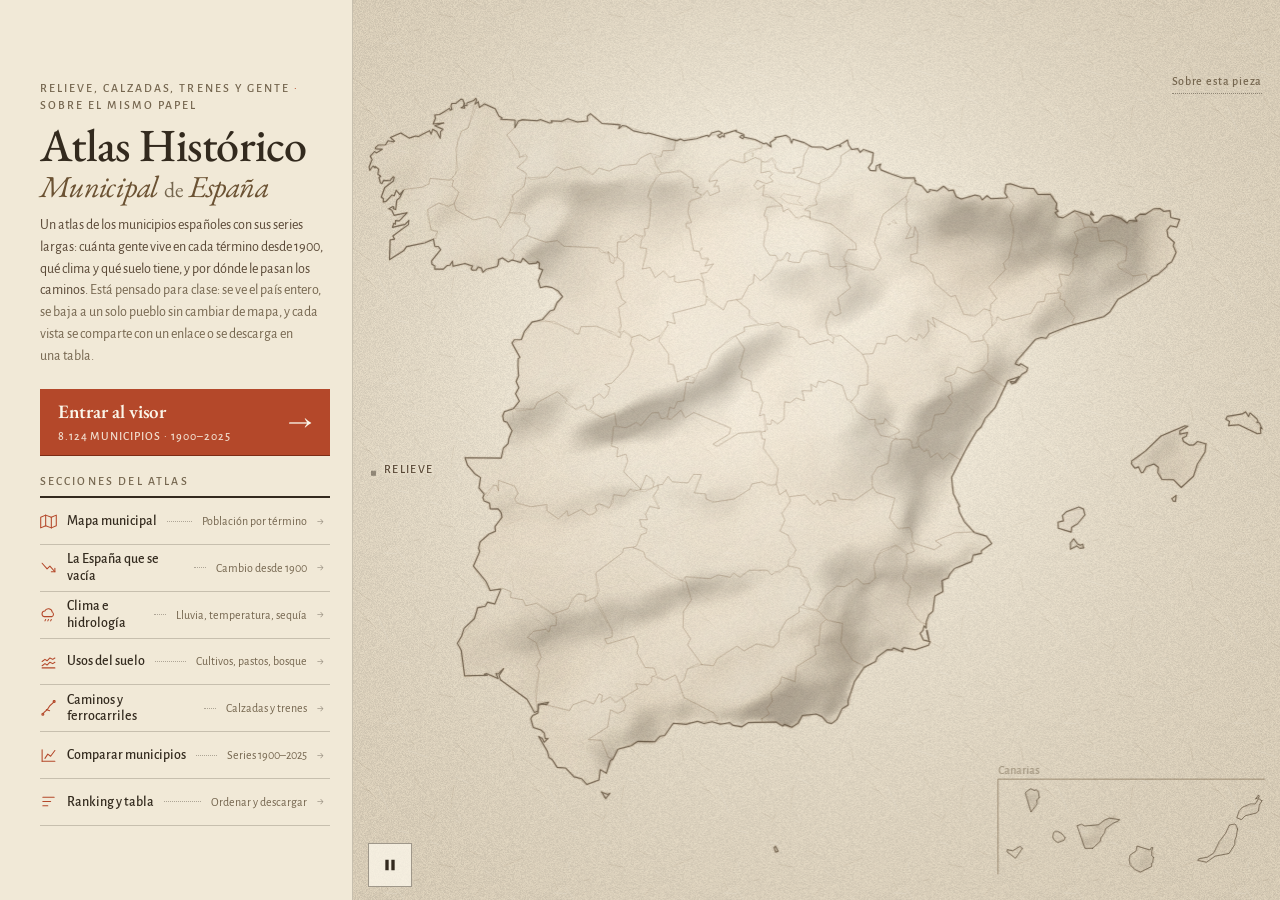
==== commit 710a1631: "Update spain_municipal from OneDrive (sprint visores 2026-09) Co-Authored-By: Claude Opus 5 (1M cont" ====
--- a/index.html
+++ b/index.html
@@ -235,15 +235,16 @@
 </main>
 
 <script src="portada/spain.js"></script>
-<script src="portada/spain-muni.js"></script>
 <script src="portada/spain-muni-v6.js"></script>
 <script src="portada/spain-muni-v6-pop1.js"></script>
 <script src="portada/spain-muni-v6-pop2.js"></script>
 <script src="portada/spain-muni-v7.js"></script>
+<script src="portada/spain-calzadas-v7.js"></script>
+<script src="portada/spain-ferro-v7.js"></script>
 <script>
 (function(){
 'use strict';
-var S=window.SPAIN, D=window.SPAIN_MUNI_V6, R5=window.SPAIN_MUNI, K7=window.SPAIN_MUNI_V7,
+var S=window.SPAIN, D=window.SPAIN_MUNI_V6, K7=window.SPAIN_MUNI_V7, C7=window.SPAIN_CALZADAS_V7, F7=window.SPAIN_FERRO_V7,
     PS=(window.SPAIN_MUNI_V6_POP1||'')+(window.SPAIN_MUNI_V6_POP2||'');
 var canvas=document.getElementById('c'), stage=document.getElementById('stage'),
     capas=document.getElementById('capas'), clockEl=document.getElementById('clock'), yrEl=document.getElementById('yr'),
@@ -253,7 +254,7 @@
 requestAnimationFrame(function(){document.body.classList.add('on');});
 aboutBtn.addEventListener('click',function(){var open=aboutNote.hidden;aboutNote.hidden=!open;aboutBtn.setAttribute('aria-expanded',open?'true':'false');});
 document.addEventListener('pointerdown',function(e){if(!aboutNote.hidden&&!(e.target.closest&&e.target.closest('.about'))){aboutNote.hidden=true;aboutBtn.setAttribute('aria-expanded','false');}},true);
-if(!S||!D||!R5||!K7||!PS||!canvas.getContext) return;
+if(!S||!D||!K7||!C7||!F7||!PS||!canvas.getContext) return;
 var ctx=canvas.getContext('2d'), TAU=Math.PI*2;
 
 /* ---------- paleta: papel, tinta, sanguina, teal de agua, ocre de los cultivos ---------- */
@@ -315,12 +316,17 @@
 function embAt(e,y){if(y<=HY[0])return e.a[0];if(y>=HY[HK-1])return e.a[HK-1];
   var s=0;while(s<HK-2&&y>=HY[s+1])s++;var f=(y-HY[s])/(HY[s+1]-HY[s]);return e.a[s]+(e.a[s+1]-e.a[s])*f;}
 
-/* kit V5: las rutas (calzadas y tres ferrocarriles con su año de apertura) */
-var BX5=R5.box, BW5=BX5[2]-BX5[0], BH5=BX5[3]-BX5[1];
+/* kits de rutas V7 (retoque 2026-09-09, build/portada_kit_v7.py), recortados a la España del propio visor:
+   calzadas romanas (spain-calzadas-v7.js: [lon,lat,...] a 3 decimales) y tres ferrocarriles con su año de
+   apertura (spain-ferro-v7.js: el formato B64 del kit V5). El kit V5 spain-muni.js ya no se carga: sus rutas
+   solo estaban recortadas a una ventana lon/lat y dejaban dentro Portugal, el Pirineo francés y Marruecos. */
+var BX5=F7.box, BW5=BX5[2]-BX5[0], BH5=BX5[3]-BX5[1];
 function d2(s,o){return LUT[s.charCodeAt(o)]*64+LUT[s.charCodeAt(o+1)];}
 var LAYERS=[{id:'calzadas',col:SANG_OSC,w:1.15},{id:'iberico',col:TINTA,w:1.25},{id:'estrecho',col:SOMBRA,w:0.95},{id:'ave',col:SANG,w:1.9}];
 var LINES=[];
-LAYERS.forEach(function(L,li){var str=R5.rutas[L.id];if(!str)return;var recs=str.split('|');
+C7.calzadas.forEach(function(a,j){var n=a.length>>1;if(n<2)return;var pts=new Array(n);
+  for(var m=0;m<n;m++)pts[m]=[a[m*2],a[m*2+1]];LINES.push({L:0,y:0,g:pts,s:j});});
+LAYERS.forEach(function(L,li){if(!li)return;var str=F7.rutas[L.id];if(!str)return;var recs=str.split('|');
   for(var j=0;j<recs.length;j++){var r=recs[j];if(r.length<8)continue;var op=d2(r,0),yr=op?op+1700:0,n=((r.length-4)/4)|0,pts=new Array(n);
     for(var m=0;m<n;m++){var oo=4+m*4;pts[m]=[BX5[0]+d2(r,oo)/4095*BW5,BX5[1]+d2(r,oo+2)/4095*BH5];}
     LINES.push({L:li,y:yr,g:pts,s:j});}});
@@ -765,7 +771,9 @@
   skipIntro:function(){phase='hold';pt=0;year=Y1;hintEl.classList.add('on');tick();},
   idx:function(ine){return ineIndex[ine];},xy:function(i){var r=stage.getBoundingClientRect();return [r.left+mx[i],r.top+my[i]];},
   hover:function(){return hover;},lit:function(){return Object.keys(lit).filter(function(k){return lit[k];});},
-  emb:EMB.length,bench:function(){var t=performance.now(),n=20;for(var q=0;q<n;q++)paintDots(P0+(q/n)*(P1-P0));var a=(performance.now()-t)/n;
+  emb:EMB.length,nRoads:ROADS.length,nRail:RAIL.length,
+  proj:function(lon,lat){var r=stage.getBoundingClientRect(),p=sx(raw(lon,lat));return [r.left+p[0],r.top+p[1]];},
+  bench:function(){var t=performance.now(),n=20;for(var q=0;q<n;q++)paintDots(P0+(q/n)*(P1-P0));var a=(performance.now()-t)/n;
     t=performance.now();for(q=0;q<n;q++)compose(performance.now());var b=(performance.now()-t)/n;return {dots:+a.toFixed(2),compose:+b.toFixed(2)};}};
 })();
 </script>
